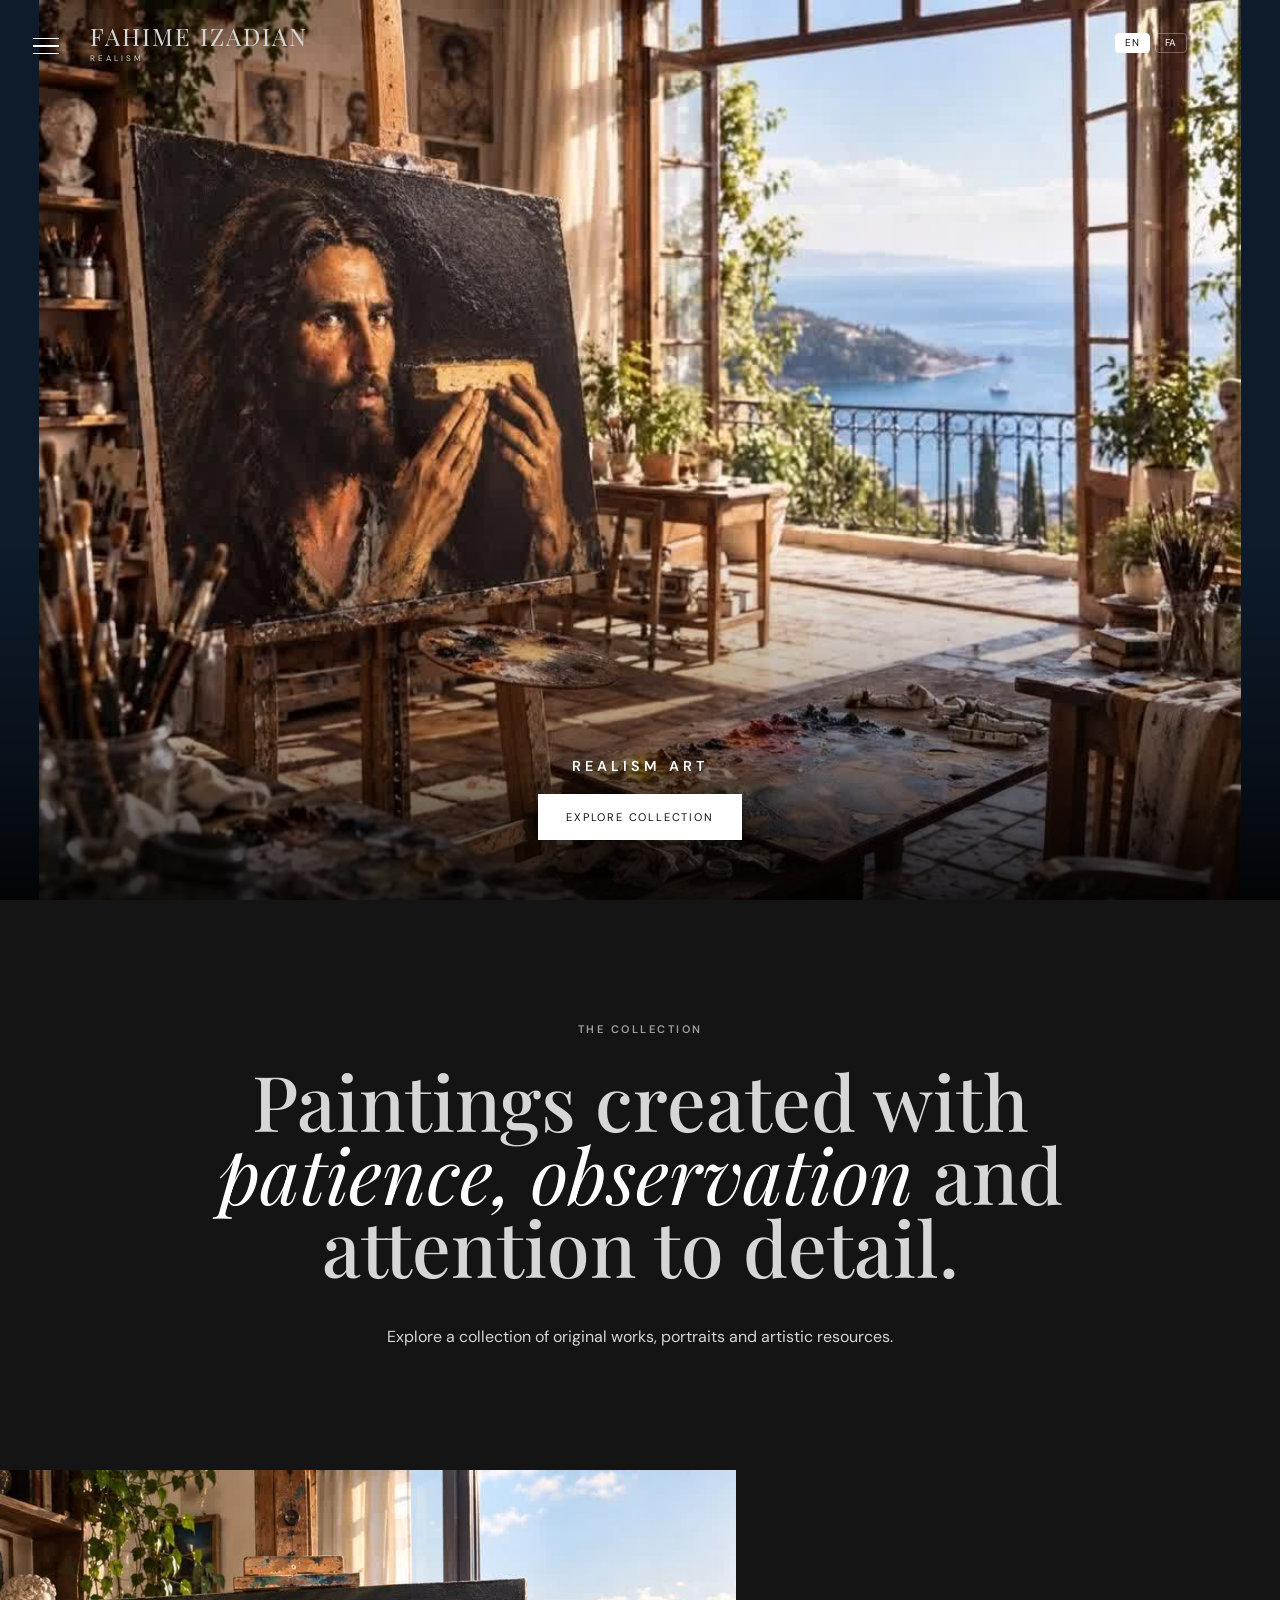
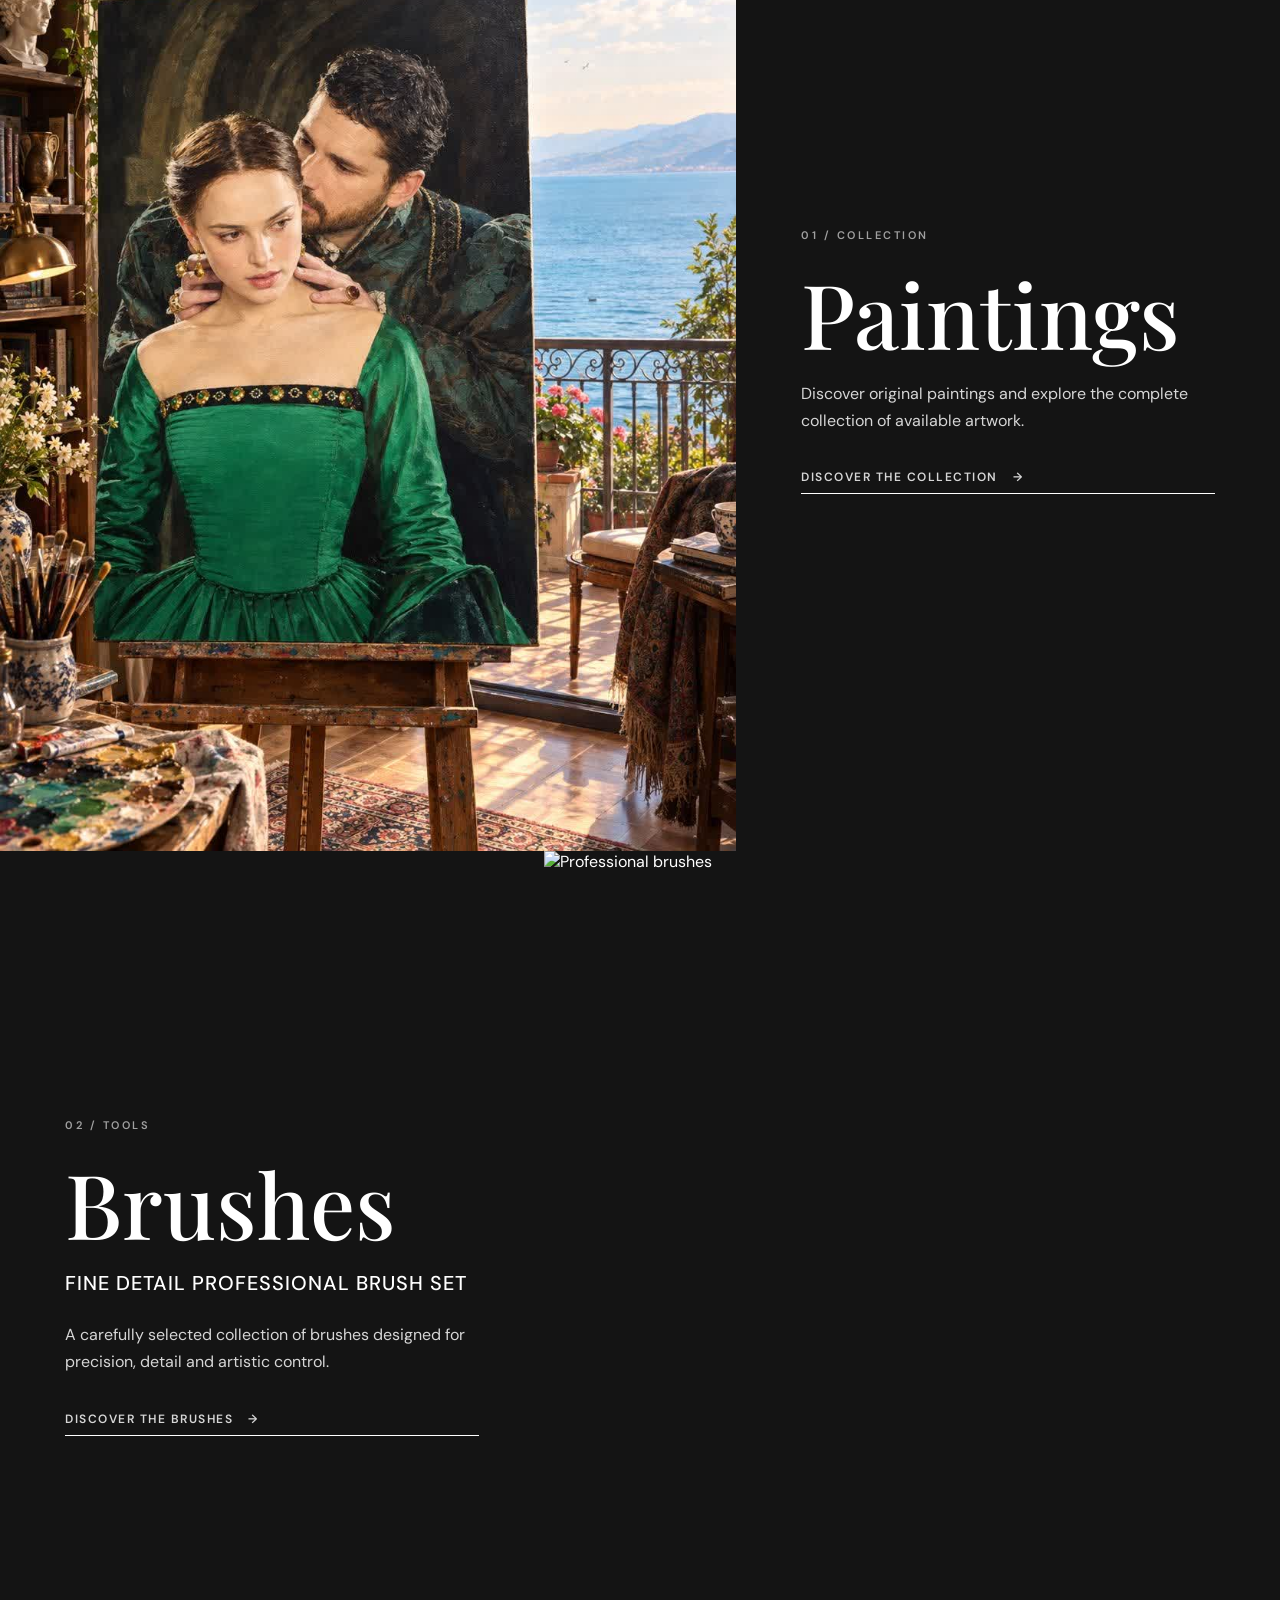
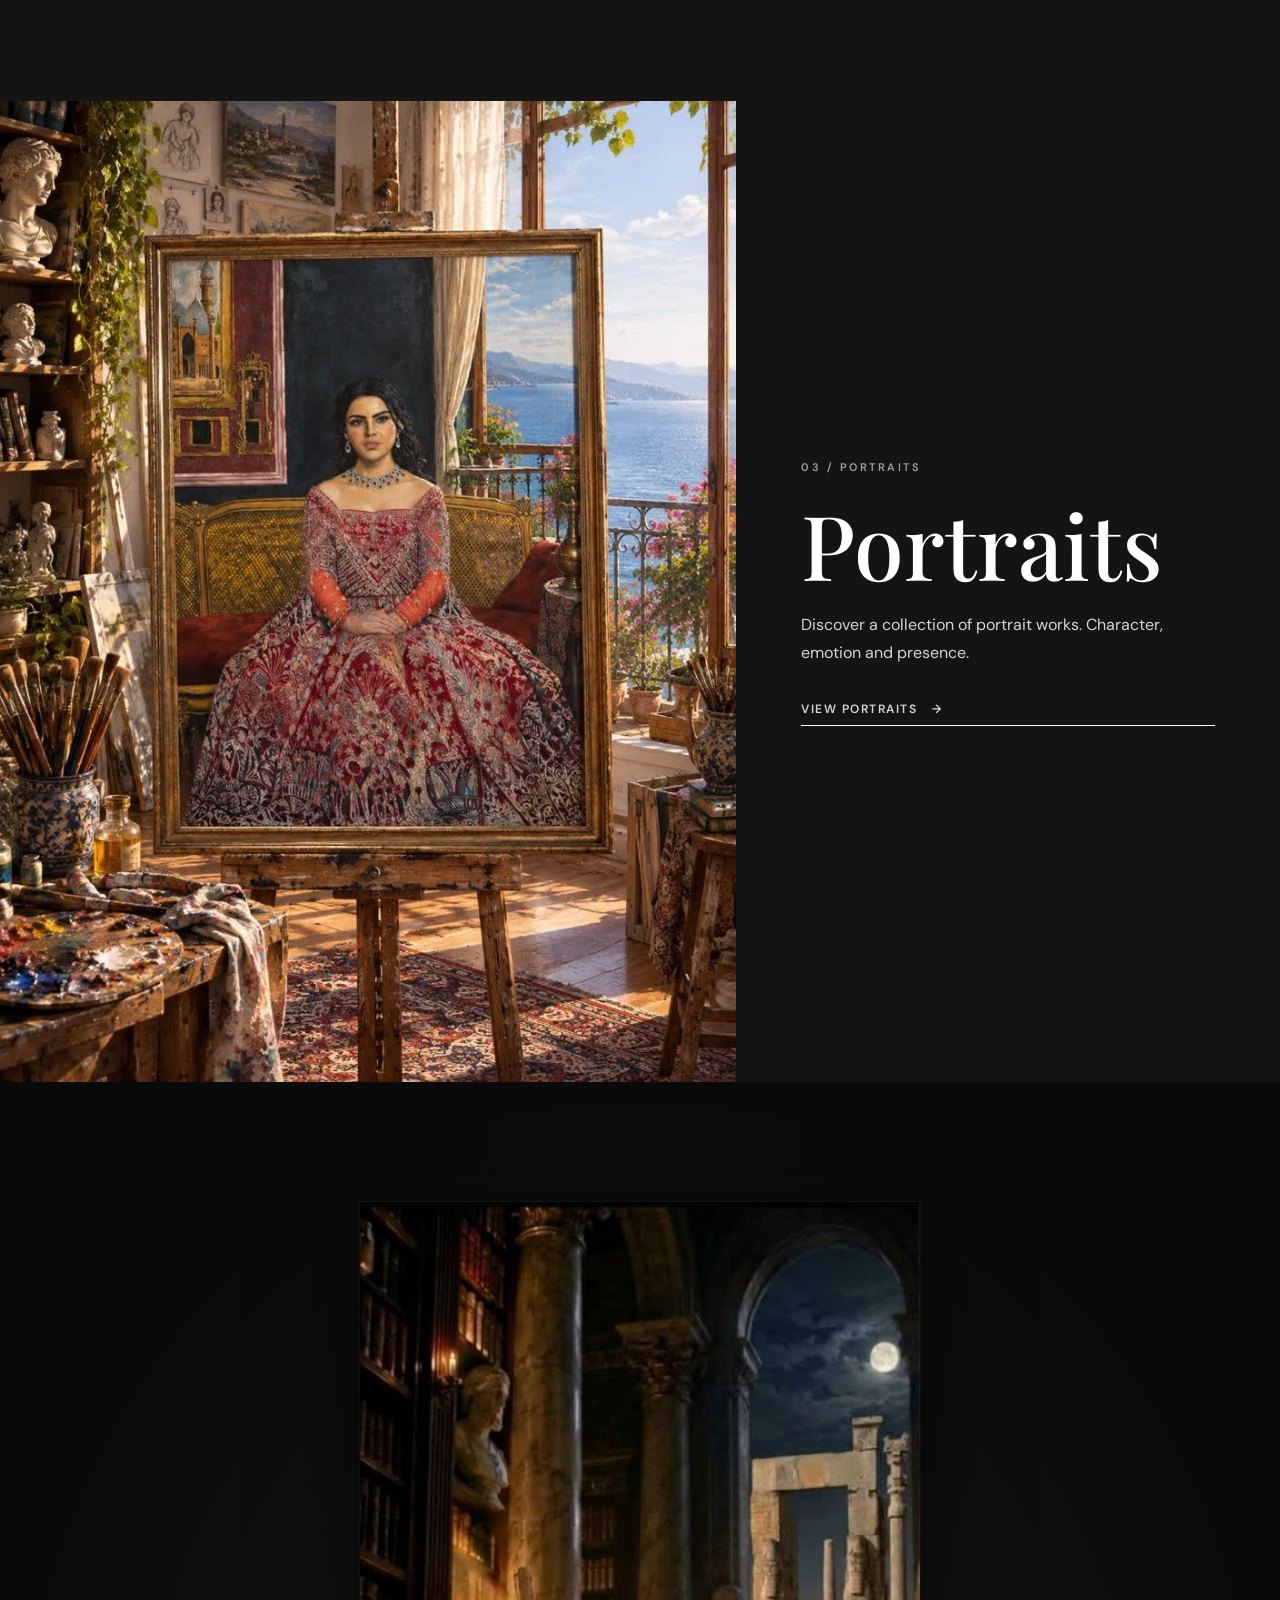
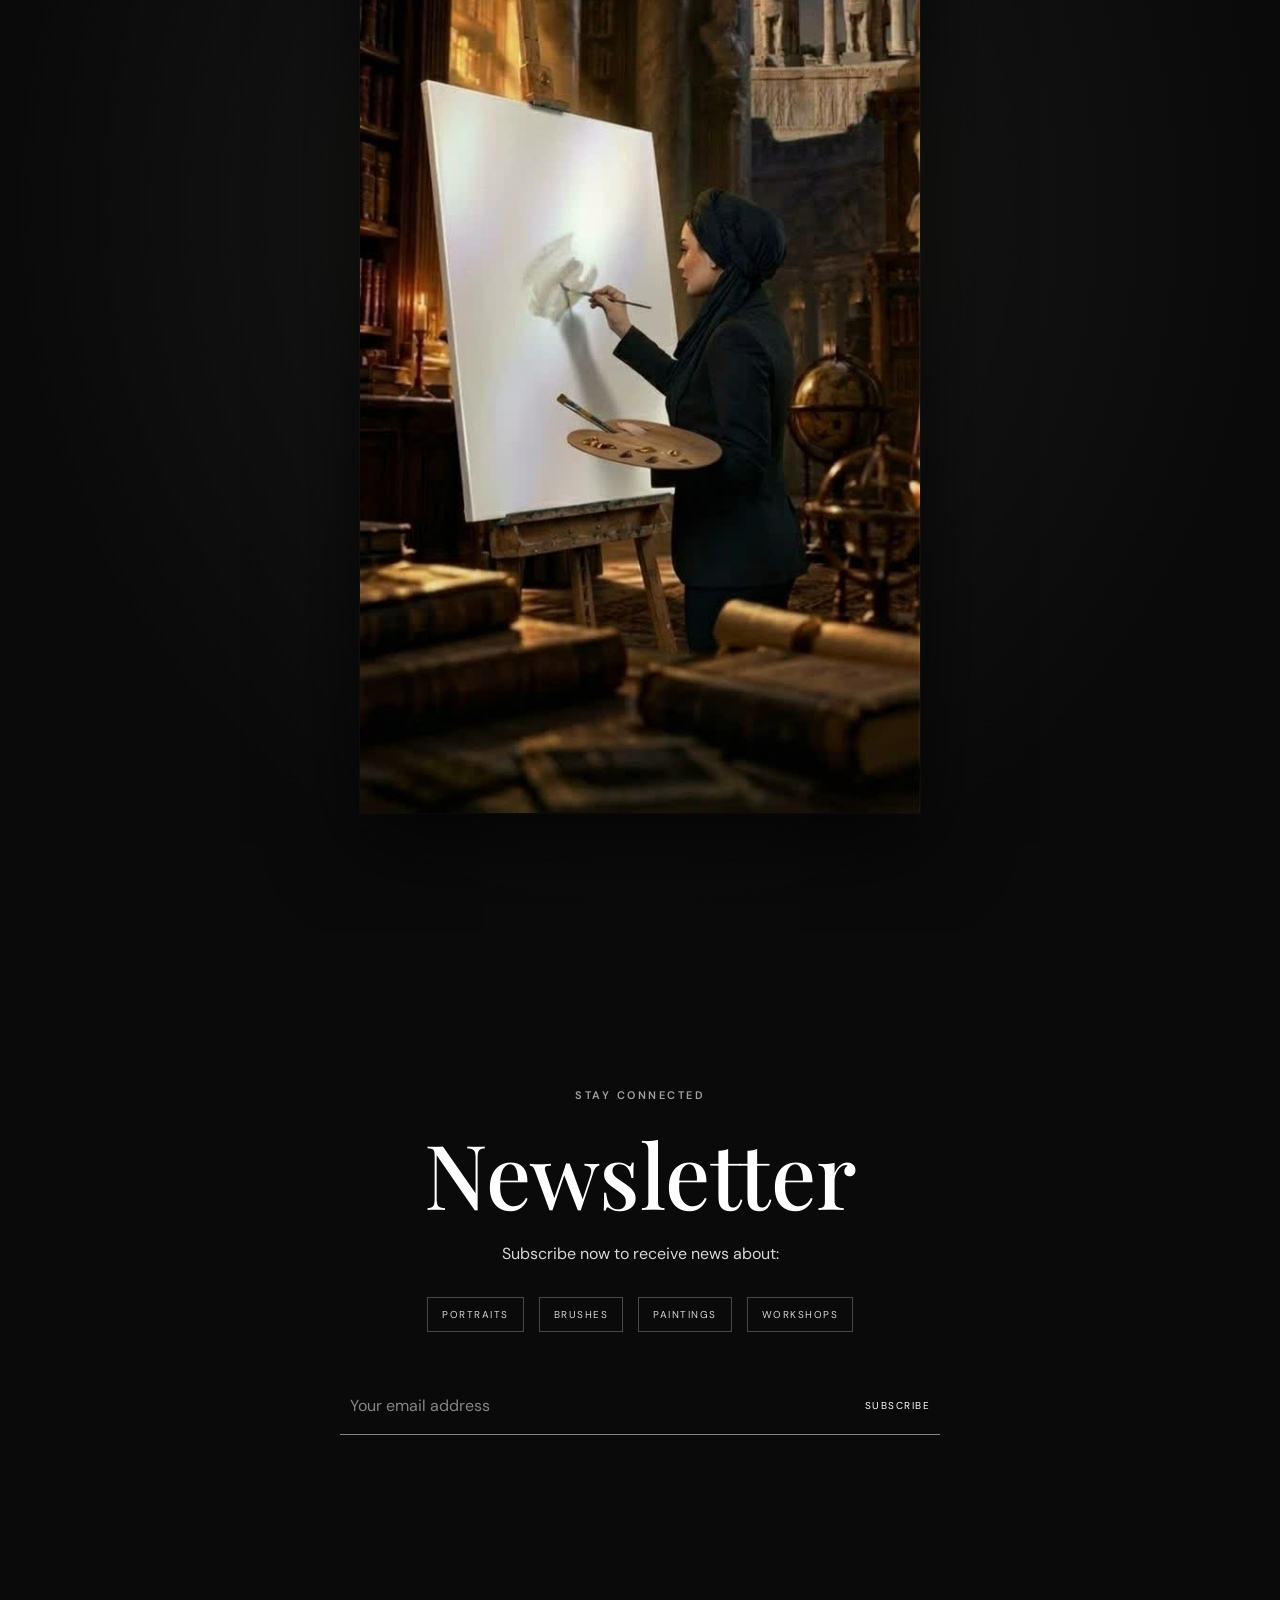
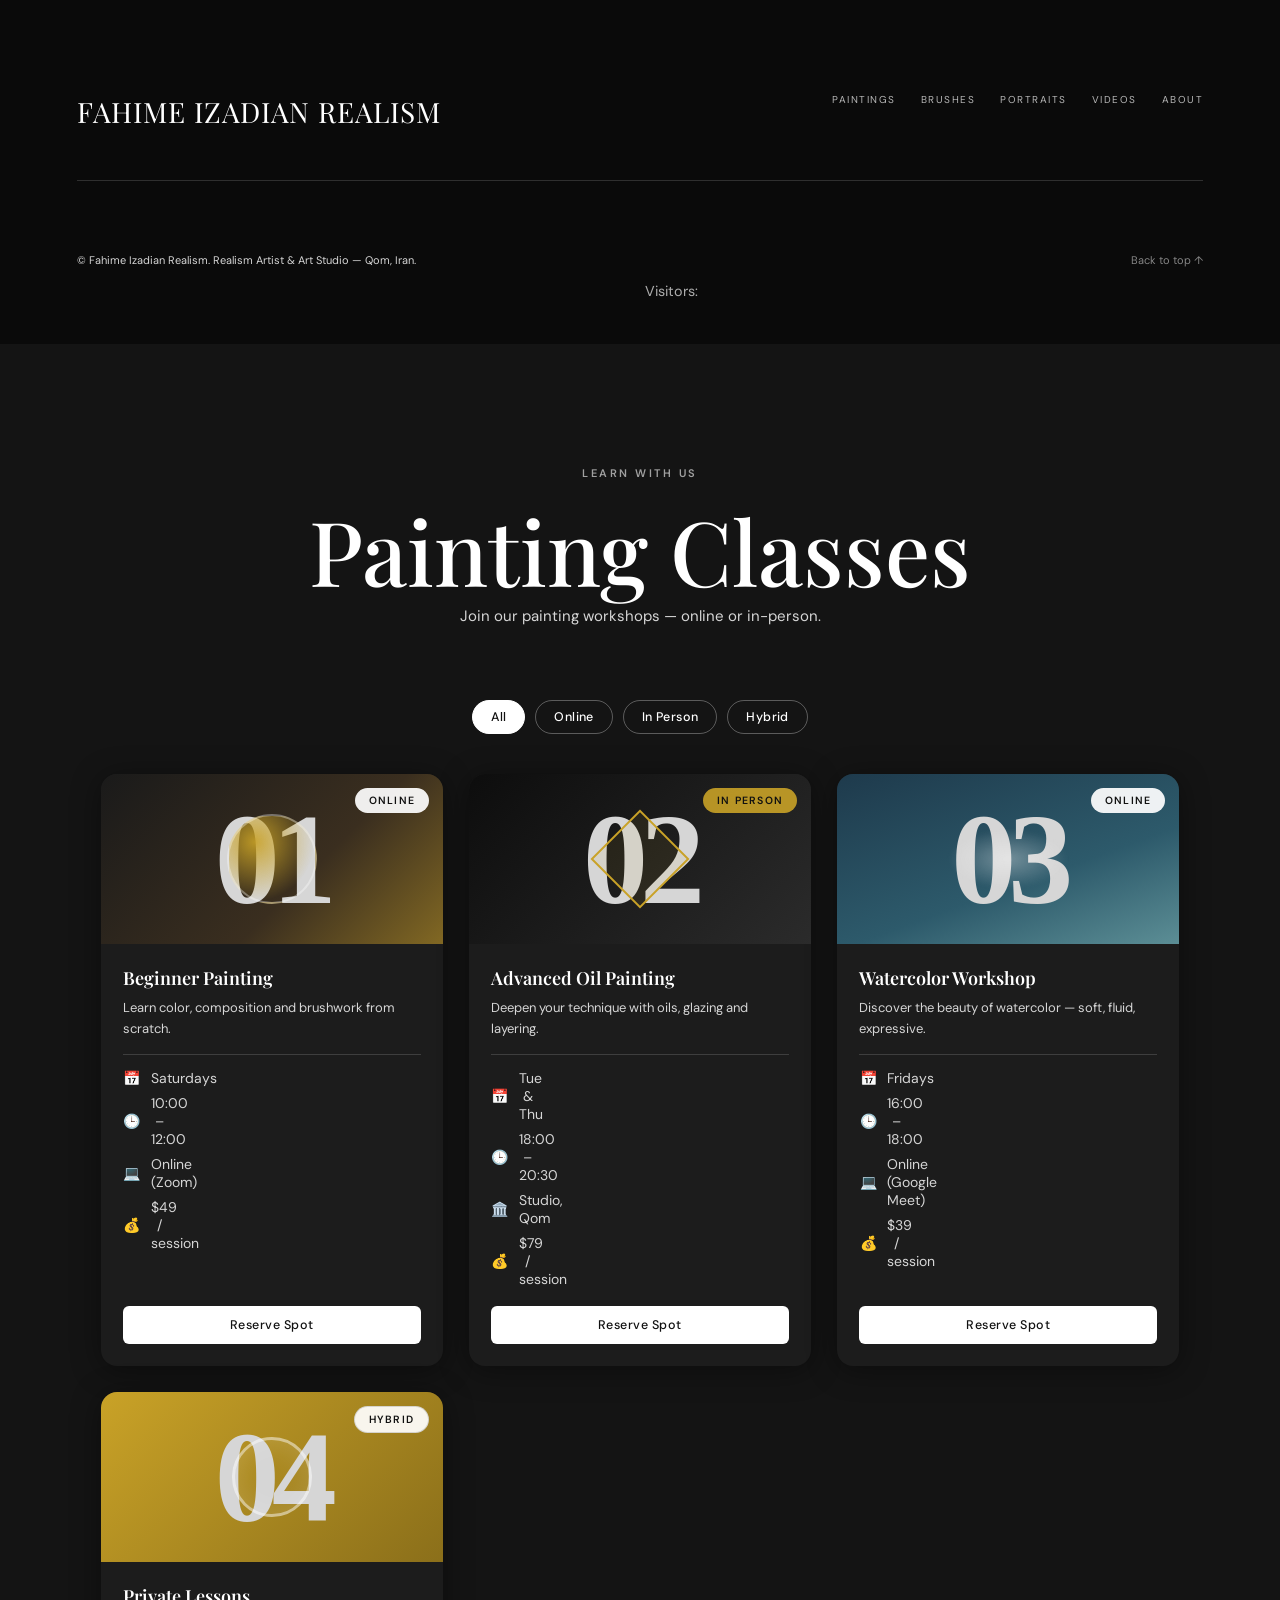
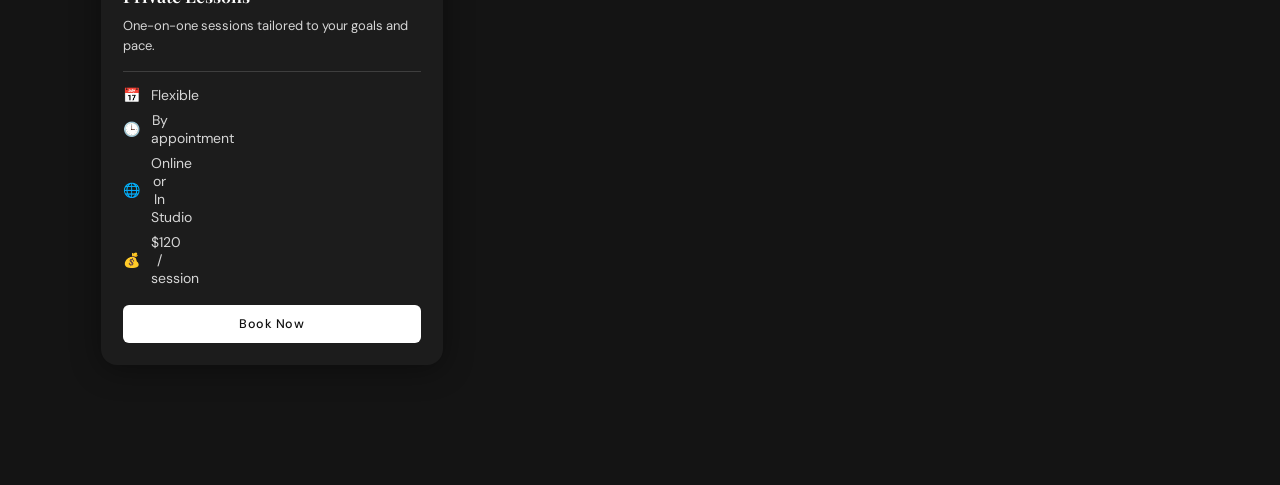
==== index.html @ 259757fb "Update index.html" ====
<!DOCTYPE html>
<html lang="en" dir="ltr">
<head>
  <meta charset="UTF-8" />
  <meta name="viewport" content="width=device-width, initial-scale=1.0" />

  <title>Fahime Izadian Realism</title>

  <meta
    name="description"
    content="Realism Artist & Art Studio — Qom, Iran"
  />

  <!-- Preconnect برای لود سریع فونت‌ها -->
  <link rel="preconnect" href="https://fonts.googleapis.com">
  <link rel="preconnect" href="https://fonts.gstatic.com" crossorigin>
  <link rel="preconnect" href="https://cdn.jsdelivr.net" crossorigin>

  <link rel="stylesheet" href="style.css" />
  <script defer src="i18n.js"></script>
  <script defer src="chat-final-v3.js"></script>
</head>

<body>

  <!-- =========================
       SIDE MENU (سه‌خطی گوشه)
  ========================== -->
  <button
    class="side-menu-toggle"
    id="sideMenuToggle"
    aria-label="Open side menu"
    aria-expanded="false"
  >
    <span></span>
    <span></span>
    <span></span>
  </button>

  <nav class="side-menu" id="sideMenu">

    <a href="index.html" class="side-menu-home" data-lang-key="nav_home">HOME</a>

    <a href="paintings.html" data-lang-key="nav_paintings">Paintings</a>
    <a href="brushes.html" data-lang-key="nav_brushes">Brushes</a>
    <a href="prints.html" data-lang-key="nav_prints">Prints</a>
    <a href="videos.html" data-lang-key="nav_videos">Videos</a>
    <a href="about.html" data-lang-key="nav_about">About</a>
    <a href="contact.html" data-lang-key="nav_contact">Contact</a>

  </nav>

  <div class="side-menu-backdrop" id="sideMenuBackdrop"></div>

  <!-- =========================
       HEADER
  ========================== -->
  <header class="header" id="home">
    <div class="header-container">

      <a href="#home" class="logo">
        <span class="logo-main" data-lang-key="logo_main">FAHIME IZADIAN</span>
        <span class="logo-sub" data-lang-key="logo_sub">REALISM</span>
      </a>

      <div class="lang-switcher">
        <button class="lang-btn active" data-lang="en">EN</button>
        <button class="lang-btn" data-lang="fa">FA</button>
      </div>

    </div>
  </header>

    <!-- =========================
       HERO
  ========================== -->
  <section class="hero">

    <div class="hero-bg">
      <img src="hero.jpg" alt="Fahime Izadian painting in studio" />
    </div>

    <div class="hero-overlay"></div>

    <div class="hero-content">

      <p class="eyebrow" data-lang-key="hero_eyebrow">REALISM ART</p>

      <a href="paintings.html" class="button button-light" data-lang-key="hero_button">
        Explore Collection
      </a>

    </div>

    <div class="scroll-indicator">
      <span data-lang-key="hero_scroll">SCROLL</span>
      <div></div>
    </div>

  </section>

  <!-- =========================
       INTRO
  ========================== -->
  <section class="intro section-padding">

    <div class="intro-content reveal">

      <p class="eyebrow dark" data-lang-key="intro_eyebrow">THE COLLECTION</p>

      <h2>
        <span data-lang-key="intro_title_1">Paintings created with</span>
        <em data-lang-key="intro_title_em">patience, observation</em>
        <span data-lang-key="intro_title_2">and attention to detail.</span>
      </h2>

      <p class="intro-text" data-lang-key="intro_text">
        Explore a collection of original works, portraits and artistic resources.
      </p>

    </div>

  </section>

  <!-- =========================
       PAINTINGS
  ========================== -->
  <section class="feature-section" id="paintings">

    <div class="feature-image reveal">
      <img
        src="emeraldembrace.jpg"
        alt="Paintings collection"
      />
    </div>

    <div class="feature-content reveal">

      <p class="eyebrow dark" data-lang-key="paintings_eyebrow">01 / COLLECTION</p>

      <h2 data-lang-key="paintings_title">Paintings</h2>

      <p data-lang-key="paintings_text">
        Discover original paintings and explore the complete collection
        of available artwork.
      </p>

      <a href="paintings.html" class="text-link">
        <span data-lang-key="paintings_link">Discover the collection</span>
        <span>→</span>
      </a>

    </div>

  </section>

  <!-- =========================
       BRUSHES
  ========================== -->
  <section class="feature-section reverse" id="brushes">

    <div class="feature-image reveal">
      <img
        src="brushes.jpg"
        alt="Professional brushes"
      />
    </div>

    <div class="feature-content reveal">

      <p class="eyebrow dark" data-lang-key="brushes_eyebrow">02 / TOOLS</p>

      <h2 data-lang-key="brushes_title">Brushes</h2>

      <h3 data-lang-key="brushes_subtitle">Fine Detail Professional Brush Set</h3>

      <p data-lang-key="brushes_text">
        A carefully selected collection of brushes designed for precision,
        detail and artistic control.
      </p>

      <a href="brushes.html" class="text-link">
        <span data-lang-key="brushes_link">Discover the brushes</span>
        <span>→</span>
      </a>

    </div>

  </section>

  <!-- =========================
       PORTRAITS
  ========================== -->
  <section class="feature-section" id="prints">

    <div class="feature-image reveal">
      <img
        src="crimsonportrait.jpg"
        alt="Portraits collection — Fahime Izadian"
      />
    </div>

    <div class="feature-content reveal">

      <p class="eyebrow dark" data-lang-key="prints_eyebrow">03 / PORTRAITS</p>

      <h2 data-lang-key="prints_title">Portraits</h2>

      <p data-lang-key="prints_text">
        Discover a collection of portrait works, where each face
        tells a story of character, emotion and presence.
      </p>

      <a href="prints.html" class="text-link">
        <span data-lang-key="prints_button">View Portraits</span>
        <span>→</span>
      </a>

    </div>

  </section>

  <!-- =========================
       VIDEO MODAL
  ========================== -->
  <div class="video-modal" id="videoModal">

    <div class="video-modal-backdrop"></div>

    <div class="video-modal-content">

      <button
        class="video-modal-close"
        id="videoModalClose"
        type="button"
        aria-label="Close video"
      >
        ×
      </button>

      <video
        id="modalVideo"
        controls
        controlsList="nodownload"
        playsinline
      >
        <source
          id="modalVideoSource"
          src=""
          type="video/mp4"
        />

        Your browser does not support HTML5 video.
      </video>

    </div>

  </div>

  <!-- =========================
       ART COLLECTION — Pure Image
  ========================== -->
  <section class="gallery-feature section-padding">

    <div class="gallery-image reveal">
      <img src="artcollection.jpg" alt="Art Collection — Fahime Izadian" />
    </div>

  </section>

  <!-- =========================
       NEWSLETTER
  ========================== -->
  <section class="newsletter" id="newsletter">

    <div class="newsletter-content reveal">

      <p class="eyebrow" data-lang-key="newsletter_eyebrow">STAY CONNECTED</p>

      <h2 data-lang-key="newsletter_title">Newsletter</h2>

      <p data-lang-key="newsletter_text">
        Subscribe now to receive news about:
      </p>

      <div class="newsletter-list">
        <span data-lang-key="newsletter_item_prints">Prints</span>
        <span data-lang-key="newsletter_item_brushes">Brushes</span>
        <span data-lang-key="newsletter_item_paintings">Paintings</span>
        <span data-lang-key="newsletter_item_workshops">Workshops</span>
      </div>

      <form class="newsletter-form">

        <input
          type="email"
          data-lang-key="newsletter_placeholder"
          placeholder="Your email address"
          required
        />

        <button type="submit" data-lang-key="newsletter_button">
          Subscribe
        </button>

      </form>

      <p class="form-message"></p>

    </div>

  </section>

    <!-- =========================
       FOOTER
  ========================== -->
  <footer class="footer">

    <div class="footer-top">

      <a href="#home" class="footer-logo" data-lang-key="footer_logo">
        FAHIME IZADIAN REALISM
      </a>

      <div class="footer-links">
        <a href="paintings.html" data-lang-key="footer_paintings">Paintings</a>
        <a href="brushes.html" data-lang-key="footer_brushes">Brushes</a>
        <a href="prints.html" data-lang-key="footer_prints">Prints</a>
        <a href="videos.html" data-lang-key="footer_videos">Videos</a>
        <a href="about.html" data-lang-key="footer_about">About</a>
      </div>

    </div>

    <div class="footer-bottom">

      <p>
        © <span id="year"></span> Fahime Izadian Realism.
        Realism Artist &amp; Art Studio — Qom, Iran.
      </p>

      <!-- شمارنده بازدیدکنندگان -->
      <p class="visitor-counter" style="font-family: inherit; font-size: 0.9rem; opacity: 0.8; margin: 10px 0;">
        <span data-lang-key="visitors">Visitors:</span> 
        <span id="stats"></span>
      </p>

      <a href="#home">
        Back to top ↑
      </a>

    </div>

  </footer>

  <!-- =========================
       CLASSES / WORKSHOPS
  ========================== -->
  <section class="classes-section section-padding" id="classes">

    <div class="section-heading reveal">
      <p class="eyebrow dark" data-lang-key="classes_eyebrow">LEARN WITH US</p>
      <h2 data-lang-key="classes_title">Painting Classes</h2>
      <p class="section-subtitle" data-lang-key="classes_subtitle">
        Join our painting workshops — online or in-person.
      </p>
    </div>

    <div class="classes-filter reveal">
      <button class="filter-btn active" data-filter="all" data-lang-key="filter_all">All</button>
      <button class="filter-btn" data-filter="online" data-lang-key="filter_online">Online</button>
      <button class="filter-btn" data-filter="in-person" data-lang-key="filter_inperson">In Person</button>
      <button class="filter-btn" data-filter="hybrid" data-lang-key="filter_hybrid">Hybrid</button>
    </div>

    <div class="classes-grid">

      <!-- کلاس ۱ -->
      <div class="class-card" data-type="online">
        <div class="class-art art-1">
          <span class="class-number">01</span>
          <div class="art-shape"></div>
          <span class="class-badge online" data-lang-key="class1_badge">Online</span>
        </div>
        <div class="class-body">
          <h3 data-lang-key="class1_title">Beginner Painting</h3>
          <p class="class-desc" data-lang-key="class1_desc">Learn color, composition and brushwork from scratch.</p>
          <ul class="class-info">
            <li><span>📅</span> <span data-lang-key="class1_day">Saturdays</span></li>
            <li><span>🕒</span> <span data-lang-key="class1_time">10:00 – 12:00</span></li>
            <li><span>💻</span> <span data-lang-key="class1_loc">Online (Zoom)</span></li>
            <li><span>💰</span> <span data-lang-key="class1_price">$49 / session</span></li>
          </ul>
          <a href="contact.html" class="button-dark" data-lang-key="class1_btn">Reserve Spot</a>
        </div>
      </div>

      <!-- کلاس ۲ -->
      <div class="class-card" data-type="in-person">
        <div class="class-art art-2">
          <span class="class-number">02</span>
          <div class="art-shape"></div>
          <span class="class-badge in-person" data-lang-key="class2_badge">In Person</span>
        </div>
        <div class="class-body">
          <h3 data-lang-key="class2_title">Advanced Oil Painting</h3>
          <p class="class-desc" data-lang-key="class2_desc">Deepen your technique with oils, glazing and layering.</p>
          <ul class="class-info">
            <li><span>📅</span> <span data-lang-key="class2_day">Tue &amp; Thu</span></li>
            <li><span>🕒</span> <span data-lang-key="class2_time">18:00 – 20:30</span></li>
            <li><span>🏛️</span> <span data-lang-key="class2_loc">Studio, Qom</span></li>
            <li><span>💰</span> <span data-lang-key="class2_price">$79 / session</span></li>
          </ul>
          <a href="contact.html" class="button-dark" data-lang-key="class2_btn">Reserve Spot</a>
        </div>
      </div>

      <!-- کلاس ۳ -->
      <div class="class-card" data-type="online">
        <div class="class-art art-3">
          <span class="class-number">03</span>
          <div class="art-shape"></div>
          <span class="class-badge online" data-lang-key="class3_badge">Online</span>
        </div>
        <div class="class-body">
          <h3 data-lang-key="class3_title">Watercolor Workshop</h3>
          <p class="class-desc" data-lang-key="class3_desc">Discover the beauty of watercolor — soft, fluid, expressive.</p>
          <ul class="class-info">
            <li><span>📅</span> <span data-lang-key="class3_day">Fridays</span></li>
            <li><span>🕒</span> <span data-lang-key="class3_time">16:00 – 18:00</span></li>
            <li><span>💻</span> <span data-lang-key="class3_loc">Online (Google Meet)</span></li>
            <li><span>💰</span> <span data-lang-key="class3_price">$39 / session</span></li>
          </ul>
          <a href="contact.html" class="button-dark" data-lang-key="class3_btn">Reserve Spot</a>
        </div>
      </div>

      <!-- کلاس ۴ -->
      <div class="class-card" data-type="hybrid">
        <div class="class-art art-4">
          <span class="class-number">04</span>
          <div class="art-shape"></div>
          <span class="class-badge hybrid" data-lang-key="class4_badge">Hybrid</span>
        </div>
        <div class="class-body">
          <h3 data-lang-key="class4_title">Private Lessons</h3>
          <p class="class-desc" data-lang-key="class4_desc">One-on-one sessions tailored to your goals and pace.</p>
          <ul class="class-info">
            <li><span>📅</span> <span data-lang-key="class4_day">Flexible</span></li>
            <li><span>🕒</span> <span data-lang-key="class4_time">By appointment</span></li>
            <li><span>🌐</span> <span data-lang-key="class4_loc">Online or In Studio</span></li>
            <li><span>💰</span> <span data-lang-key="class4_price">$120 / session</span></li>
          </ul>
          <a href="contact.html" class="button-dark" data-lang-key="class4_btn">Book Now</a>
        </div>
      </div>

    </div>

  </section>
  <!-- کد اصلی GoatCounter (با میزبانی محلی در گیت‌هاب) -->
  <script data-goatcounter="https://painter.site.goatcounter.com/count"
          async src="count.js"></script>

  <!-- کد نمایش شمارنده به صورت متنی -->
  <script>
    window.addEventListener('load', function() {
      setTimeout(function() {
        if (window.goatcounter && window.goatcounter.visit_count) {
          window.goatcounter.visit_count({
            append: '#stats',
            path: 'TOTAL',
            type: 'html'
          });
        }
      }, 1000);
    });
  </script>
</body>
</html>
---- style.css ----
/* =====================================
FONT IMPORTS — EN + FA
===================================== */

/* انگلیسی */
@import url('https://fonts.googleapis.com/css2?family=DM+Sans:wght@400;500;600&family=Playfair+Display:ital,wght@0,500;0,600;1,500;1,600&display=swap');

/* فارسی */
@import url('https://cdn.jsdelivr.net/gh/rastikerdar/vazirmatn@v33.003/Vazirmatn-font-face.css');
@import url('https://cdn.jsdelivr.net/gh/aminabedi68/Estedad@latest/dist/font-face.css');
/* =====================================
RESET
===================================== */

* {
  margin: 0;
  padding: 0;
  box-sizing: border-box;
}

html {
  scroll-behavior: smooth;
}

body {
  font-family: "DM Sans", sans-serif;
  background: #f4f2ee;
  color: #171717;
  overflow-x: hidden;
}

img {
  width: 100%;
  display: block;
}

a {
  color: inherit;
  text-decoration: none;
}

button,
input {
  font: inherit;
}
/* =====================================
VARIABLES
===================================== */

:root {
  --black: #111111;
  --white: #ffffff;
  --cream: #f4f2ee;
  --gray: #707070;
  --border: rgba(17, 17, 17, 0.15);

  --serif: "Playfair Display", serif;

  --container: 1400px;
}
/* =====================================
GLOBAL
===================================== */

.section-padding {
  padding: 120px 6%;
}

.eyebrow {
  font-size: 11px;
  letter-spacing: 2.5px;
  font-weight: 600;
  text-transform: uppercase;
  margin-bottom: 25px;
}

.eyebrow.dark {
  color: var(--gray);
}

h1,
h2,
h3 {
  font-family: var(--serif);
  font-weight: 500;
}

h2 {
  font-size: clamp(3rem, 7vw, 7rem);
  line-height: 0.95;
}

p {
  line-height: 1.7;
}

.button {
  display: inline-flex;
  align-items: center;
  justify-content: center;

  min-width: 190px;

  padding: 16px 28px;

  font-size: 11px;
  text-transform: uppercase;
  letter-spacing: 1.8px;

  transition:
    background 0.3s ease,
    color 0.3s ease,
    transform 0.3s ease;
}

.button:hover {
  transform: translateY(-3px);
}

.button-light {
  color: var(--black);
  background: var(--white);
}

.button-light:hover {
  background: var(--black);
  color: var(--white);
}

.text-link {
  display: inline-flex;
  align-items: center;
  gap: 15px;

  margin-top: 35px;

  font-size: 12px;
  font-weight: 600;

  text-transform: uppercase;
  letter-spacing: 1.5px;

  border-bottom: 1px solid var(--black);
  padding-bottom: 8px;
}

.text-link span {
  transition: transform 0.3s ease;
}

.text-link:hover span {
  transform: translateX(7px);
}
/* =====================================
HEADER
===================================== */

.header {
  position: fixed;

  top: 0;
  left: 0;

  width: 100%;

  z-index: 1000;

  transition:
    background 0.3s ease,
    box-shadow 0.3s ease;
}

.header.scrolled {
  background: rgba(17, 17, 17, 0.96);
  box-shadow: 0 5px 30px rgba(0, 0, 0, 0.15);
}

.header-container {
  width: min(var(--container), 100%);

  margin: auto;

  padding: 24px 6% 24px 90px;   /* ← padding-left بزرگ‌تر برای منوی سه‌خطی */

  display: flex;
  align-items: center;
  justify-content: space-between;

  gap: 15px;                     /* ← فاصله بین لوگو و دکمه‌ها */

  color: var(--white);
}

.logo {
  display: flex;
  flex-direction: column;

  line-height: 1;

  flex-shrink: 0;              /* ← جلوگیری از فشرده شدن */
  max-width: 100%;
}

.logo-main {
  font-family: var(--serif);

  font-size: clamp(0.85rem, 2.4vw, 1.5rem);  /* ← اندازه واکنش‌گرا */

  letter-spacing: 0.08em;

  white-space: nowrap;          /* ← جلوگیری از دو خط شدن */
}

.logo-sub {
  margin-top: 6px;

  font-size: clamp(0.5rem, 1.4vw, 0.6rem);

  letter-spacing: 0.3em;

  white-space: nowrap;
}

.desktop-nav {
  display: flex;
  gap: 35px;
}

.desktop-nav a {
  position: relative;

  font-size: 10px;

  text-transform: uppercase;

  letter-spacing: 1.7px;
}

.desktop-nav a::after {
  content: "";

  position: absolute;

  left: 0;
  bottom: -8px;

  width: 0;
  height: 1px;

  background: var(--white);

  transition: width 0.3s ease;
}

.desktop-nav a:hover::after {
  width: 100%;
}
/* =====================================
MOBILE MENU
===================================== */

.menu-toggle {
  display: none;

  border: 0;
  background: transparent;

  cursor: pointer;
}

.menu-toggle span {
  display: block;

  width: 25px;
  height: 1px;

  background: var(--white);

  margin: 6px 0;

  transition: 0.3s ease;
}

.mobile-nav {
  display: none;
}
/* =====================================
HERO
===================================== */

.hero {
  position: relative;
  min-height: 100vh;
  display: flex;
  align-items: center;
  justify-content: center;
  overflow: hidden;
  background-color: #0a0a0a;
}

.hero-bg {
  position: absolute;
  inset: 0;
  z-index: 0;
  overflow: hidden;
}

.hero-bg img {
  width: 100%;
  height: 100%;
  object-fit: cover;
  object-position: center 35%;
  display: block;
}

.hero-overlay {
  position: absolute;
  inset: 0;
  z-index: 1;
  background:
    linear-gradient(
      90deg,
      rgba(0, 0, 0, 0.58),
      rgba(0, 0, 0, 0.15)
    );
  pointer-events: none;
}

.hero-content {
  position: relative;
  z-index: 2;
  width: min(1200px, 88%);
  color: var(--white);
  padding-top: 80px;
}

.hero h1 {
  font-size: clamp(4rem, 10vw, 10rem);

  line-height: 0.88;

  max-width: 1000px;

  margin-bottom: 40px;
}

.hero .eyebrow {
  color: rgba(255, 255, 255, 0.8);
}

.scroll-indicator {
  position: absolute;

  z-index: 3;

  bottom: 35px;
  left: 6%;

  color: var(--white);

  display: flex;
  align-items: center;
  gap: 15px;

  font-size: 9px;

  letter-spacing: 2px;
}

.scroll-indicator div {
  width: 50px;
  height: 1px;

  background: var(--white);
}
/* =====================================
INTRO
===================================== */

.intro {
  display: flex;
  justify-content: center;

  text-align: center;
}

.intro-content {
  max-width: 900px;
}

.intro h2 {
  font-size: clamp(2.8rem, 6vw, 6rem);
}

.intro h2 em {
  font-weight: 400;
}

.intro-text {
  max-width: 650px;

  margin: 40px auto 0;

  color: var(--gray);
}
/* =====================================
FEATURE SECTIONS
===================================== */

.feature-section {
  display: grid;

  grid-template-columns: 1.15fr 0.85fr;

  min-height: 850px;
}

.feature-section.reverse {
  grid-template-columns: 0.85fr 1.15fr;
}

.feature-section.reverse .feature-image {
  order: 2;
}

.feature-section.reverse .feature-content {
  order: 1;
}

.feature-image {
  position: relative;

  overflow: hidden;
}

.feature-image img {
  width: 100%;
  height: 100%;

  min-height: 650px;

  object-fit: cover;

  transition: transform 1s ease;
}

.feature-image:hover img {
  transform: scale(1.04);
}

.feature-content {
  padding: 10vw 12%;

  display: flex;
  flex-direction: column;
  justify-content: center;

  background: var(--cream);
}

.feature-content h2 {
  margin-bottom: 25px;
}

.feature-content h3 {
  font-size: 20px;

  font-family: "DM Sans", sans-serif;

  text-transform: uppercase;

  letter-spacing: 1px;

  margin-bottom: 25px;
}

.feature-content p {
  max-width: 450px;

  color: var(--gray);
}
/* =====================================
PLAY BUTTON
===================================== */

.play-button {
  position: absolute;

  top: 50%;
  left: 50%;

  transform: translate(-50%, -50%);

  width: 90px;
  height: 90px;

  border-radius: 50%;

  border: 1px solid var(--white);

  display: grid;
  place-items: center;

  color: var(--white);

  backdrop-filter: blur(5px);

  cursor: pointer;

  transition:
    background 0.3s ease,
    transform 0.3s ease;
}

.play-button:hover {
  background: rgba(255, 255, 255, 0.15);

  transform: translate(-50%, -50%) scale(1.08);
}
/* =====================================
FULL IMAGE SECTION
===================================== */

.full-image-section {
  position: relative;

  min-height: 100vh;

  display: grid;
  place-items: center;

  overflow: hidden;
}

.full-image-bg {
  position: absolute;

  inset: 0;

  background-size: cover;
  background-position: center;
}

.full-image-overlay {
  position: absolute;

  inset: 0;

  background: rgba(0, 0, 0, 0.42);
}

.full-image-content {
  position: relative;

  z-index: 2;

  text-align: center;

  color: var(--white);

  padding: 40px;
}

.full-image-content h2 {
  margin-bottom: 25px;
}

.full-image-content p {
  margin-bottom: 35px;
}
/* =====================================
ABOUT
===================================== */

.about-section {
  display: grid;

  grid-template-columns: 1fr 1fr;

  background: #e7e4de;
}

.about-image img {
  width: 100%;
  height: 100%;

  min-height: 800px;

  object-fit: cover;
}

.about-content {
  padding: 13vw 15%;

  display: flex;
  flex-direction: column;
  justify-content: center;
}

.about-content h2 {
  margin-bottom: 35px;
}

.about-content h2 em {
  display: block;
}

.about-content p {
  color: #555;

  margin-bottom: 20px;
}
/* =====================================
PRESS
===================================== */

.press-section {
  background: var(--white);
}

.section-heading {
  text-align: center;

  margin-bottom: 70px;
}

.section-heading h2 {
  font-size: clamp(3rem, 7vw, 7rem);
}

.press-grid {
  display: grid;

  grid-template-columns: repeat(4, 1fr);

  gap: 20px;

  max-width: 1500px;

  margin: auto;
}

.press-card {
  overflow: hidden;

  background: #eee;
}

.press-card img {
  aspect-ratio: 1 / 1;

  object-fit: cover;

  filter: grayscale(100%);

  transition:
    filter 0.5s ease,
    transform 0.7s ease;
}

.press-card:hover img {
  filter: grayscale(0%);

  transform: scale(1.06);
}
/* =====================================
NEWSLETTER
===================================== */

.newsletter {
  min-height: 700px;

  background: var(--black);

  color: var(--white);

  display: grid;
  place-items: center;

  text-align: center;

  padding: 100px 20px;
}

.newsletter-content {
  width: min(750px, 100%);
}

.newsletter h2 {
  margin-bottom: 25px;
}

.newsletter > p {
  color: rgba(255, 255, 255, 0.7);
}

.newsletter-list {
  display: flex;

  justify-content: center;

  flex-wrap: wrap;

  gap: 15px;

  margin: 30px 0 45px;
}

.newsletter-list span {
  font-size: 10px;

  text-transform: uppercase;

  letter-spacing: 1.5px;

  padding: 10px 14px;

  border: 1px solid rgba(255, 255, 255, 0.25);
}

.newsletter-form {
  display: flex;

  width: min(600px, 100%);

  margin: auto;

  border-bottom: 1px solid rgba(255, 255, 255, 0.5);
}

.newsletter-form input {
  flex: 1;

  background: transparent;

  border: 0;

  outline: none;

  color: var(--white);

  padding: 18px 10px;
}

.newsletter-form input::placeholder {
  color: rgba(255, 255, 255, 0.5);
}

.newsletter-form button {
  border: 0;

  background: transparent;

  color: var(--white);

  cursor: pointer;

  text-transform: uppercase;

  letter-spacing: 1.5px;

  font-size: 10px;

  padding: 0 10px;
}

.form-message {
  margin-top: 20px;

  min-height: 25px;

  font-size: 13px;

  color: rgba(255, 255, 255, 0.7);
}
/* =====================================
FOOTER
===================================== */

.footer {
  background: #0a0a0a;

  color: var(--white);

  padding: 60px 6% 30px;
}

.footer-top {
  max-width: var(--container);

  margin: auto;

  padding-bottom: 50px;

  border-bottom: 1px solid rgba(255, 255, 255, 0.15);

  display: flex;

  justify-content: space-between;

  align-items: flex-start;
}

.footer-logo {
  font-family: var(--serif);

  font-size: 28px;

  letter-spacing: 1px;
}

.footer-links {
  display: flex;

  flex-wrap: wrap;

  justify-content: flex-end;

  gap: 25px;
}

.footer-links a {
  font-size: 10px;

  text-transform: uppercase;

  letter-spacing: 1.5px;

  opacity: 0.7;

  transition: opacity 0.3s ease;
}

.footer-links a:hover {
  opacity: 1;
}

.footer-bottom {
  max-width: var(--container);

  margin: 25px auto 0;

  display: flex;

  justify-content: space-between;

  align-items: center;

  gap: 20px;

  font-size: 11px;

  color: rgba(255, 255, 255, 0.5);
}
/* =====================================
REVEAL ANIMATION
===================================== */

.reveal {
  opacity: 1;
  transform: none;
}
/* =====================================
TABLET
===================================== */

@media (max-width: 900px) {

  .desktop-nav {
    display: none;
  }

  .menu-toggle {
    display: block;
  }

  .mobile-nav {
    position: absolute;

    top: 100%;
    left: 0;

    width: 100%;

    background: var(--black);

    flex-direction: column;

    padding: 25px 6% 35px;

    gap: 22px;

    opacity: 0;

    visibility: hidden;

    transform: translateY(-15px);

    transition: 0.3s ease;
  }

  .mobile-nav.active {
    display: flex;

    opacity: 1;

    visibility: visible;

    transform: translateY(0);
  }

  .mobile-nav a {
    font-size: 12px;

    text-transform: uppercase;

    letter-spacing: 2px;
  }

  .feature-section,
  .feature-section.reverse {
    grid-template-columns: 1fr;
  }

  .feature-section.reverse .feature-image,
  .feature-section.reverse .feature-content {
    order: initial;
  }

  .feature-image img {
    min-height: 550px;
  }

  .feature-content {
    padding: 100px 10%;
  }

  .about-section {
    grid-template-columns: 1fr;
  }

  .about-image img {
    min-height: 600px;
  }

  .about-content {
    padding: 100px 10%;
  }

  .press-grid {
    grid-template-columns: repeat(2, 1fr);
  }

}
/* =====================================
MOBILE
===================================== */

@media (max-width: 600px) {

  .header-container {
  padding: 20px 6% 20px 65px;   /* ← فاصله از منوی سه‌خطی در موبایل */
  gap: 10px;
}

  .logo-main {
  font-size: 0.9rem;
  letter-spacing: 0.05em;
}

.logo-sub {
  font-size: 0.55rem;
  letter-spacing: 0.25em;
}

  .hero-content {
    padding-top: 40px;
  }

  .hero h1 {
    font-size: clamp(3.7rem, 18vw, 6rem);
  }

  .scroll-indicator {
    bottom: 20px;
  }

  .section-padding {
    padding: 85px 6%;
  }

  .feature-image img {
    min-height: 420px;
  }

  .feature-content {
    padding: 80px 8%;
  }

  .feature-content h3 {
    font-size: 16px;
  }

  .full-image-section {
    min-height: 750px;
  }

  .full-image-content {
    padding: 30px 20px;
  }

  .about-image img {
    min-height: 450px;
  }

  .about-content {
    padding: 80px 8%;
  }

  .press-grid {
    gap: 10px;
  }

  .newsletter {
    min-height: 650px;
  }

  .newsletter-form {
    flex-direction: column;

    border-bottom: 0;

    gap: 15px;
  }

  .newsletter-form input {
    width: 100%;

    border-bottom: 1px solid rgba(255, 255, 255, 0.5);
  }

  .newsletter-form button {
    padding: 17px;

    border: 1px solid rgba(255, 255, 255, 0.5);
  }

  .footer-top {
    flex-direction: column;

    gap: 35px;
  }

  .footer-links {
    justify-content: flex-start;
  }

  .footer-bottom {
    flex-direction: column;

    align-items: flex-start;
  }

  .play-button {
    width: 70px;
    height: 70px;
  }

}
/* =====================================
   MULTI-PAGE CONTENT
===================================== */

.page-hero {
  min-height: 58vh;
  position: relative;
  display: grid;
  place-items: center;
  overflow: hidden;
  background: var(--black);
  color: var(--white);
  text-align: center;
}

.page-hero-bg {
  position: absolute;
  inset: 0;
  background-size: cover;
  background-position: center 30%;
  opacity: .55;
}

.page-hero-overlay {
  position: absolute;
  inset: 0;
  background: rgba(0,0,0,.42);
}

.page-hero-content {
  position: relative;
  z-index: 2;
  padding: 130px 20px 80px;
}

.page-hero h1 {
  font-size: clamp(4rem, 10vw, 9rem);
  line-height: .9;
}

.page-content {
  max-width: 1400px;
  margin: auto;
  padding: 110px 6%;
}

.page-intro {
  max-width: 850px;
  margin-bottom: 80px;
}

.page-intro h2 {
  margin-bottom: 25px;
}

.page-intro p {
  color: var(--gray);
  max-width: 700px;
}

.card-grid {
  display: grid;
  grid-template-columns: repeat(3, 1fr);
  gap: 24px;
}

.art-card {
  background: var(--white);
  overflow: hidden;
}

.art-card img {
  aspect-ratio: 4 / 5;
  object-fit: cover;
  transition: transform .7s ease;
}

.art-card:hover img {
  transform: scale(1.04);
}

.art-card-body {
  padding: 25px;
}

.art-card-body h3 {
  font-size: 25px;
  margin-bottom: 8px;
}

.art-card-body p {
  color: var(--gray);
  font-size: 14px;
}

.info-grid {
  display: grid;
  grid-template-columns: repeat(2, 1fr);
  gap: 70px;
  align-items: start;
}

.info-block h3 {
  font-size: 30px;
  margin-bottom: 18px;
}

.info-block p {
  color: var(--gray);
  margin-bottom: 18px;
}

.video-grid .art-card img {
  aspect-ratio: 1 / 1;
}

.contact-form {
  max-width: 750px;
  display: grid;
  gap: 18px;
}

.contact-form input,
.contact-form textarea {
  width: 100%;
  border: 0;
  border-bottom: 1px solid var(--border);
  background: transparent;
  outline: none;
  padding: 18px 4px;
}

.contact-form textarea {
  min-height: 180px;
  resize: vertical;
}

.contact-form button {
  width: fit-content;
  border: 0;
  cursor: pointer;
  background: var(--black);
  color: var(--white);
  padding: 16px 28px;
  text-transform: uppercase;
  letter-spacing: 1.5px;
  font-size: 11px;
}

.simple-note {
  margin-top: 25px;
  color: var(--gray);
  min-height: 25px;
}

@media (max-width: 900px) {
  .card-grid { grid-template-columns: repeat(2, 1fr); }
  .info-grid { grid-template-columns: 1fr; gap: 45px; }
}

@media (max-width: 600px) {
  .page-hero { min-height: 52vh; }
  .card-grid { grid-template-columns: 1fr; }
  .page-content { padding: 80px 8%; }
}
/* =====================================
   VIDEO CARDS
===================================== */

.video-card {
  cursor: pointer;
}

.video-image {
  position: relative;
  overflow: hidden;
  aspect-ratio: 1 / 1;
  background: #111;
}

.video-image img {
  width: 100%;
  height: 100%;
  object-fit: cover;
  transition:
    transform 0.7s ease,
    filter 0.5s ease;
}

.video-card:hover .video-image img {
  transform: scale(1.05);
  filter: brightness(0.72);
}
/* =====================================
   VIDEO PLAY BUTTON
===================================== */

.video-play {
  position: absolute;
  top: 50%;
  left: 50%;

  transform: translate(-50%, -50%);

  width: 72px;
  height: 72px;

  border-radius: 50%;

  border: 1px solid rgba(255, 255, 255, 0.8);

  background: rgba(17, 17, 17, 0.2);

  backdrop-filter: blur(8px);

  color: #fff;

  display: grid;
  place-items: center;

  cursor: pointer;

  transition:
    background 0.3s ease,
    transform 0.3s ease;
}

.video-play span {
  font-size: 18px;

  margin-left: 3px;
}

.video-card:hover .video-play {
  background: rgba(17, 17, 17, 0.7);

  transform:
    translate(-50%, -50%)
    scale(1.08);
}
/* =====================================
   VIDEO MODAL
===================================== */

.video-modal {
  position: fixed;

  inset: 0;

  z-index: 9999;

  display: flex;

  align-items: center;
  justify-content: center;

  padding: 40px;

  opacity: 0;
  visibility: hidden;

  transition:
    opacity 0.35s ease,
    visibility 0.35s ease;
}

.video-modal.active {
  opacity: 1;
  visibility: visible;
}

.video-modal-backdrop {
  position: absolute;

  inset: 0;

  background: rgba(0, 0, 0, 0.92);

  cursor: pointer;
}

.video-modal-content {
  position: relative;

  z-index: 2;

  width: min(1200px, 94vw);

  max-height: 90vh;

  display: flex;

  align-items: center;
  justify-content: center;
}

.video-modal-content video {
  width: 100%;

  max-height: 85vh;

  display: block;

  background: #000;

  box-shadow:
    0 30px 80px rgba(0, 0, 0, 0.5);
}

.video-modal-close {
  position: absolute;

  top: -55px;
  right: 0;

  width: 42px;
  height: 42px;

  border: 1px solid rgba(255, 255, 255, 0.5);

  border-radius: 50%;

  background: transparent;

  color: #fff;

  font-size: 30px;

  line-height: 1;

  cursor: pointer;

  display: grid;
  place-items: center;

  transition:
    background 0.3s ease,
    transform 0.3s ease;
}

.video-modal-close:hover {
  background: rgba(255, 255, 255, 0.15);

  transform: rotate(90deg);
}

body.video-open {
  overflow: hidden;
}

/* =====================================
   MOBILE VIDEO
===================================== */

@media (max-width: 600px) {

  .video-play {
    width: 60px;
    height: 60px;
  }

  .video-play span {
    font-size: 15px;
  }

  .video-modal {
    padding: 20px;
  }

  .video-modal-content {
    width: 100%;
  }

  .video-modal-content video {
    max-height: 75vh;
  }

  .video-modal-close {
    top: -50px;
    right: 0;

    width: 38px;
    height: 38px;

    font-size: 25px;
  }

}
/* =====================================
   HOMEPAGE VIDEO
===================================== */

.video-feature {
  cursor: pointer;
}

.video-feature img {
  transition:
    transform 0.8s ease,
    filter 0.5s ease;
}

.video-feature:hover img {
  transform: scale(1.04);
  filter: brightness(0.72);
}

.video-feature .play-button {
  z-index: 2;
}
/* =====================================
   VIDEO MODAL
===================================== */

.video-modal {
  position: fixed;
  inset: 0;
  z-index: 9999;

  display: flex;
  align-items: center;
  justify-content: center;

  padding: 40px;

  opacity: 0;
  visibility: hidden;

  transition:
    opacity 0.3s ease,
    visibility 0.3s ease;
}

.video-modal.active {
  opacity: 1;
  visibility: visible;
}

.video-modal-backdrop {
  position: absolute;
  inset: 0;

  background: rgba(0, 0, 0, 0.92);

  cursor: pointer;
}

.video-modal-content {
  position: relative;
  z-index: 2;

  width: min(1200px, 94vw);
}

.video-modal-content video {
  display: block;

  width: 100%;
  max-height: 85vh;

  background: #000;

  object-fit: contain;
}

.video-modal-close {
  position: absolute;

  top: -55px;
  right: 0;

  width: 42px;
  height: 42px;

  border: 1px solid rgba(255,255,255,0.6);
  border-radius: 50%;

  background: transparent;
  color: #fff;

  font-size: 30px;
  line-height: 1;

  cursor: pointer;

  display: grid;
  place-items: center;

  transition:
    background 0.3s ease,
    transform 0.3s ease;
}

.video-modal-close:hover {
  background: rgba(255,255,255,0.15);
  transform: rotate(90deg);
}

body.video-open {
  overflow: hidden;
}

@media (max-width: 600px) {

  .video-modal {
    padding: 20px;
  }

  .video-modal-content video {
    max-height: 75vh;
  }

  .video-modal-close {
    top: -50px;

    width: 38px;
    height: 38px;

    font-size: 25px;
  }

}
/* =========================
   FLOATING CTA
========================== */

.floating-cta {
  position: fixed;
  bottom: 24px;
  left: 24px;
  display: flex;
  align-items: center;
  gap: 10px;
  background: #c9a227;
  color: #111;
  padding: 12px 18px;
  border-radius: 50px;
  font-size: 13px;
  font-weight: 600;
  letter-spacing: 0.3px;
  text-decoration: none;
  box-shadow: 0 10px 30px rgba(201, 162, 39, 0.4);
  z-index: 998;
  transition: all 0.3s ease;
  animation: ctaPulse 2.5s ease-in-out infinite;
}

.floating-cta:hover {
  background: #111;
  color: #c9a227;
  transform: translateY(-3px) scale(1.04);
}

.floating-cta-icon {
  font-size: 18px;
  line-height: 1;
}

@keyframes ctaPulse {
  0%, 100% { box-shadow: 0 10px 30px rgba(201, 162, 39, 0.4); }
  50%      { box-shadow: 0 10px 42px rgba(201, 162, 39, 0.85); }
}
/* =========================
   CLASSES SECTION
========================== */

.classes-section {
  background: #f7f5f0;
  overflow: hidden;
}

.section-subtitle {
  max-width: 560px;
  margin: 12px auto 0;
  text-align: center;
  color: #666;
  font-size: 15px;
  line-height: 1.7;
}

/* فیلتر */
.classes-filter {
  display: flex;
  justify-content: center;
  gap: 10px;
  margin: 40px 0 40px;
  flex-wrap: wrap;
  padding: 0 24px;
}

.filter-btn {
  background: transparent;
  border: 1px solid rgba(17, 17, 17, 0.15);
  color: #111;
  padding: 8px 18px;
  border-radius: 40px;
  font-size: 12.5px;
  font-weight: 500;
  letter-spacing: 0.4px;
  cursor: pointer;
  transition: all 0.25s ease;
  font-family: inherit;
}

.filter-btn:hover { border-color: #111; }

.filter-btn.active {
  background: #111;
  color: #fff;
  border-color: #111;
}

/* گرید */
.classes-grid {
  display: grid;
  grid-template-columns: repeat(auto-fit, minmax(270px, 1fr));
  gap: 26px;
  max-width: 1200px;
  margin: 0 auto;
  padding: 0 24px;
}

/* کارت */
.class-card {
  background: #fff;
  border-radius: 16px;
  overflow: hidden;
  box-shadow: 0 6px 24px rgba(0, 0, 0, 0.06);
  transition: all 0.35s ease;
  display: flex;
  flex-direction: column;
}

.class-card:hover {
  transform: translateY(-8px);
  box-shadow: 0 20px 48px rgba(0, 0, 0, 0.13);
}

.class-card.hidden { display: none; }

/* =========================
   بخش هنری (بدون عکس!)
========================== */
.class-art {
  position: relative;
  height: 170px;
  overflow: hidden;
  display: flex;
  align-items: center;
  justify-content: center;
  isolation: isolate;
}

.class-number {
  position: absolute;
  font-size: 130px;
  font-weight: 800;
  font-family: 'Georgia', serif;
  line-height: 1;
  color: rgba(255, 255, 255, 0.18);
  letter-spacing: -8px;
  z-index: 1;
  user-select: none;
}

.art-shape {
  position: absolute;
  z-index: 2;
  transition: all 0.5s ease;
}

/* کارت ۱ — گرادیانت گرم + دایره */
.art-1 {
  background: linear-gradient(135deg, #1a1a1a 0%, #3a2e1f 60%, #c9a227 140%);
}
.art-1 .art-shape {
  width: 90px;
  height: 90px;
  border-radius: 50%;
  border: 2px solid rgba(255, 255, 255, 0.35);
  background: radial-gradient(circle at 30% 30%, rgba(201, 162, 39, 0.9), transparent 70%);
}
.class-card:hover .art-1 .art-shape {
  transform: scale(1.15) rotate(15deg);
  border-color: rgba(255, 255, 255, 0.6);
}

/* کارت ۲ — مشکی عمیق + مربع چرخیده */
.art-2 {
  background: linear-gradient(135deg, #0d0d0d 0%, #2b2b2b 100%);
}
.art-2 .art-shape {
  width: 70px;
  height: 70px;
  border: 2px solid #c9a227;
  transform: rotate(45deg);
  background: rgba(201, 162, 39, 0.08);
}
.class-card:hover .art-2 .art-shape {
  transform: rotate(135deg) scale(1.1);
  background: rgba(201, 162, 39, 0.18);
}

/* کارت ۳ — آبی هنری + موج */
.art-3 {
  background: linear-gradient(160deg, #1e3a4c 0%, #2d5a6b 60%, #7fb5b5 130%);
}
.art-3 .art-shape {
  width: 120px;
  height: 60px;
  border-radius: 50%;
  background: radial-gradient(ellipse at center, rgba(255, 255, 255, 0.35) 0%, transparent 70%);
  filter: blur(2px);
}
.class-card:hover .art-3 .art-shape {
  transform: scale(1.25) translateY(-6px);
}

/* کارت ۴ — طلایی لوکس + حلقه */
.art-4 {
  background: linear-gradient(135deg, #c9a227 0%, #8b6f1a 100%);
}
.art-4 .art-shape {
  width: 80px;
  height: 80px;
  border-radius: 50%;
  border: 3px solid rgba(255, 255, 255, 0.5);
  background: transparent;
  box-shadow: inset 0 0 30px rgba(255, 255, 255, 0.15);
}
.class-card:hover .art-4 .art-shape {
  transform: scale(1.15);
  border-color: #fff;
}

/* برچسب */
.class-badge {
  position: absolute;
  top: 14px;
  right: 14px;
  padding: 6px 14px;
  font-size: 10.5px;
  font-weight: 600;
  letter-spacing: 1.2px;
  text-transform: uppercase;
  border-radius: 20px;
  backdrop-filter: blur(6px);
  z-index: 3;
}

.class-badge.online { background: rgba(255, 255, 255, 0.92); color: #111; }
.class-badge.in-person { background: rgba(17, 17, 17, 0.85); color: #fff; }
.class-badge.hybrid { background: rgba(255, 255, 255, 0.92); color: #111; border: 1px solid rgba(17, 17, 17, 0.15); }

/* بدنه کارت */
.class-body {
  padding: 22px;
  display: flex;
  flex-direction: column;
  flex: 1;
}

.class-body h3 {
  font-size: 18px;
  font-weight: 600;
  margin: 0 0 8px;
  color: #111;
}

.class-desc {
  font-size: 13px;
  color: #666;
  line-height: 1.6;
  margin: 0 0 14px;
}

.class-info {
  list-style: none;
  padding: 14px 0 0;
  margin: 0 0 18px;
  display: flex;
  flex-direction: column;
  gap: 7px;
  border-top: 1px solid #eee;
}

.class-info li {
  display: flex;
  align-items: center;
  gap: 10px;
  font-size: 12.5px;
  color: #333;
}

.class-info li span {
  font-size: 14px;
  width: 18px;
  text-align: center;
}

/* دکمه */
.button-dark {
  display: inline-block;
  background: #111;
  color: #fff;
  padding: 11px 20px;
  border-radius: 6px;
  font-size: 12.5px;
  font-weight: 500;
  letter-spacing: 0.5px;
  text-decoration: none;
  text-align: center;
  margin-top: auto;
  transition: all 0.25s ease;
}

.button-dark:hover {
  background: #c9a227;
  color: #111;
}
/* =========================
   NEXT SESSION COUNTDOWN
========================== */

.next-session {
  max-width: 720px;
  margin: 70px auto 0;
  padding: 34px 28px;
  background: #111;
  color: #fff;
  border-radius: 16px;
  text-align: center;
  box-shadow: 0 20px 50px rgba(0, 0, 0, 0.2);
  position: relative;
  overflow: hidden;
}

.next-session::before {
  content: '';
  position: absolute;
  top: 0; left: 0; right: 0;
  height: 3px;
  background: linear-gradient(90deg, transparent, #c9a227, transparent);
}

.next-session-label {
  font-size: 12px;
  letter-spacing: 2px;
  text-transform: uppercase;
  color: #c9a227;
  margin-bottom: 18px;
}

.countdown {
  display: flex;
  justify-content: center;
  gap: 14px;
  margin-bottom: 22px;
  flex-wrap: wrap;
}

.countdown-item {
  display: flex;
  flex-direction: column;
  align-items: center;
  min-width: 68px;
  padding: 14px 10px;
  background: rgba(255, 255, 255, 0.05);
  border-radius: 10px;
  border: 1px solid rgba(201, 162, 39, 0.25);
  transition: all 0.25s ease;
}

.countdown-item:hover {
  background: rgba(201, 162, 39, 0.08);
  border-color: #c9a227;
}

.countdown-item span {
  font-size: 28px;
  font-weight: 700;
  color: #c9a227;
  font-variant-numeric: tabular-nums;
  line-height: 1;
}

.countdown-item small {
  font-size: 10px;
  letter-spacing: 1.2px;
  text-transform: uppercase;
  color: #999;
  margin-top: 6px;
}

.next-session-name {
  font-size: 14px;
  color: #ddd;
  margin-bottom: 22px;
}

/* ریسپانسیو */
@media (max-width: 768px) {
  .floating-cta {
    bottom: 80px;
    left: 16px;
    padding: 10px 14px;
    font-size: 12px;
  }

  .floating-cta-text { display: none; }
  .floating-cta-icon { font-size: 20px; }

  .classes-grid {
    grid-template-columns: 1fr;
    gap: 20px;
    padding: 0 16px;
  }

  .class-number { font-size: 100px; }

  .next-session {
    margin: 40px 16px 0;
    padding: 26px 18px;
  }

  .countdown-item {
    min-width: 58px;
    padding: 10px 6px;
  }

  .countdown-item span { font-size: 20px; }
}
/* =========================
   LANGUAGE SWITCHER
========================== */

.lang-switcher {
  display: flex;
  gap: 6px;
  margin-inline-start: auto;
  margin-inline-end: 16px;
  align-items: center;
}

.lang-btn {
  background: transparent;
  border: 1px solid rgba(0, 0, 0, 0.2);
  color: inherit;
  padding: 6px 12px;
  font-size: 12px;
  letter-spacing: 1px;
  cursor: pointer;
  border-radius: 4px;
  transition: all 0.25s ease;
  font-family: inherit;
}

.lang-btn:hover {
  background: rgba(0, 0, 0, 0.06);
}

.lang-btn.active {
  background: #111;
  color: #fff;
  border-color: #111;
}

/* روی هدر تیره */
.header .lang-btn {
  border-color: rgba(255, 255, 255, 0.3);
  color: #fff;
}

.header .lang-btn.active {
  background: #fff;
  color: #111;
  border-color: #fff;
}
/* =========================
   RTL SUPPORT (فارسی)
========================== */

/* ---------- بدنه ---------- */
html[dir="rtl"] body {
  font-family: 'Vazirmatn', 'Tahoma', sans-serif !important;
  letter-spacing: 0;
}

/* ---------- تیترها → Estedad ---------- */
html[dir="rtl"] h1,
html[dir="rtl"] h2,
html[dir="rtl"] h3,
html[dir="rtl"] h4,
html[dir="rtl"] h5,
html[dir="rtl"] h6 {
  font-family: 'Estedad', 'Vazirmatn', 'Tahoma', sans-serif !important;
  font-weight: 700;
  letter-spacing: 0 !important;
  line-height: 1.4;
}

/* ---------- عناصری که فونت اختصاصی داشتند ---------- */
html[dir="rtl"] .feature-content h3,
html[dir="rtl"] .painting-caption h2,
html[dir="rtl"] .painting-caption p,
html[dir="rtl"] .art-card-body h3,
html[dir="rtl"] .info-block h3,
html[dir="rtl"] .class-body h3,
html[dir="rtl"] .logo-main,
html[dir="rtl"] .logo-sub,
html[dir="rtl"] .footer-logo,
html[dir="rtl"] .about-quote {
  font-family: 'Estedad', 'Vazirmatn', 'Tahoma', sans-serif !important;
  letter-spacing: 0 !important;
}

/* ---------- متن‌های عمومی ---------- */
html[dir="rtl"] p,
html[dir="rtl"] a,
html[dir="rtl"] li,
html[dir="rtl"] span,
html[dir="rtl"] input,
html[dir="rtl"] button,
html[dir="rtl"] textarea,
html[dir="rtl"] label {
  font-family: 'Vazirmatn', 'Tahoma', sans-serif !important;
  letter-spacing: 0 !important;
}

/* ---------- حذف uppercase در فارسی ---------- */
html[dir="rtl"] .eyebrow,
html[dir="rtl"] .button,
html[dir="rtl"] .text-link,
html[dir="rtl"] .class-badge,
html[dir="rtl"] .button-dark,
html[dir="rtl"] .footer-links a,
html[dir="rtl"] .side-menu-home,
html[dir="rtl"] .newsletter-form button,
html[dir="rtl"] .contact-form button {
  text-transform: none !important;
  letter-spacing: 0.5px !important;
}

/* ---------- جهت‌دهی منوها ---------- */
html[dir="rtl"] .desktop-nav,
html[dir="rtl"] .footer-links,
html[dir="rtl"] .side-menu {
  direction: rtl;
}

/* ---------- هدر: چیدمان درست در RTL ---------- */
/* 
   در RTL:
   - منوی سه‌خطی → گوشه‌ی بالا-راست
   - دکمه‌های زبان → گوشه‌ی بالا-چپ
   - لوگو → وسط
*/

html[dir="rtl"] .header-container {
  flex-direction: row-reverse;
}

/* لوگو در RTL در وسط بماند */
html[dir="rtl"] .logo {
  text-align: center;
  align-items: center;
}

/* دکمه‌های زبان در RTL → گوشه‌ی چپ */
html[dir="rtl"] .lang-switcher {
  margin-inline-start: 16px;
  margin-inline-end: auto;
  order: -1; /* اول در DOM، ولی به‌خاطر row-reverse می‌رود سمت چپ */
}

/* در RTL ترتیب دکمه‌ها را برعکس کن تا FA سمت راست باشد */
html[dir="rtl"] .lang-switcher {
  flex-direction: row-reverse;
}

/* منوی سه‌خطی → گوشه‌ی بالا-راست */
html[dir="rtl"] .side-menu-toggle {
  left: auto;
  right: 24px;
}

/* منوی کناری در RTL از راست باز بشه */
html[dir="rtl"] .side-menu {
  left: auto;
  right: 0;
  transform: translateX(105%);
}

html[dir="rtl"] .side-menu.active {
  transform: translateX(0);
}

html[dir="rtl"] .side-menu a:hover {
  padding-left: 0;
  padding-right: 8px;
}

/* ---------- فلش‌های دکمه‌ها ---------- */
html[dir="rtl"] .text-link > span:last-child:not([data-lang-key]) {
  transform: scaleX(-1);
  display: inline-block;
}

html[dir="rtl"] .text-link:hover > span:last-child:not([data-lang-key]) {
  transform: scaleX(-1) translateX(7px);
}

/* ---------- نقل قول About ---------- */
html[dir="rtl"] .about-quote {
  border-left: none;
  border-right: 3px solid #b8956a;
  padding-left: 0;
  padding-right: 22px;
  text-align: right;
}

/* ---------- floating CTA از راست ---------- */
html[dir="rtl"] .floating-cta {
  left: auto;
  right: 24px;
}

/* ---------- فرم‌ها ---------- */
html[dir="rtl"] .newsletter-form input,
html[dir="rtl"] .contact-form input,
html[dir="rtl"] .contact-form textarea {
  font-family: 'Vazirmatn', sans-serif !important;
  direction: rtl;
  text-align: right;
}

/* ---------- دکمه‌های زبان همیشه لاتین ---------- */
html[dir="rtl"] .lang-btn,
html[dir="rtl"] .lang-switcher {
  font-family: 'DM Sans', sans-serif !important;
  text-transform: uppercase !important;
  letter-spacing: 1px !important;
}

/* ---------- hero و محتواهای راست‌چین ---------- */
html[dir="rtl"] .hero-content,
html[dir="rtl"] .page-hero-content,
html[dir="rtl"] .page-intro,
html[dir="rtl"] .intro-content,
html[dir="rtl"] .feature-content,
html[dir="rtl"] .about-content,
html[dir="rtl"] .about-detail-content,
html[dir="rtl"] .newsletter-content {
  text-align: right;
}

/* ---------- کارت‌های هنری و متنی ---------- */
html[dir="rtl"] .art-card-body,
html[dir="rtl"] .class-body,
html[dir="rtl"] .info-block {
  text-align: right;
}

/* ---------- فوتر ---------- */
html[dir="rtl"] .footer-top {
  flex-direction: row-reverse;
}

html[dir="rtl"] .footer-links {
  justify-content: flex-start;
}

html[dir="rtl"] .footer-bottom {
  flex-direction: row-reverse;
}

/* ---------- ریسپانسیو ---------- */
@media (max-width: 900px) {
  html[dir="rtl"] .header-container {
    padding-left: 6%;
    padding-right: 70px; /* فضای برای منوی سه‌خطی در راست */
  }
}

@media (max-width: 768px) {
  html[dir="rtl"] .floating-cta {
    left: auto;
    right: 16px;
  }

  html[dir="rtl"] .side-menu-toggle {
    right: 16px;
  }

  html[dir="rtl"] .header-container {
    padding-right: 65px;
  }
}
/* =====================================
   ABOUT PAGE (Bio — EN / FA)
===================================== */

.about-detail {
  display: grid;
  grid-template-columns: 1fr 1fr;
  gap: 0;
  background: var(--cream);
  align-items: stretch;
}

.about-detail-image {
  overflow: hidden;
  height: auto;
  display: flex;
  align-items: center;
}

.about-detail-image img {
  width: 100%;
  height: auto;
  min-height: unset;
  object-fit: contain;
  display: block;
}

.about-detail-content {
  padding: 100px 8%;
  display: flex;
  flex-direction: column;
  justify-content: center;
}

.about-detail-content h2 {
  font-size: clamp(2.4rem, 5vw, 4.5rem);
  margin-bottom: 35px;
}

.about-detail-content h2 em {
  font-weight: 400;
}

.about-quote {
  white-space: pre-line;
  font-family: var(--serif);
  font-style: italic;
  font-size: 1.15rem;
  line-height: 2;
  color: #333;
  border-left: 3px solid #b8956a;
  padding-left: 22px;
  margin: 0 0 40px;
}

.about-text {
  font-size: 15px;
  line-height: 2;
  color: #444;
  margin-bottom: 24px;
}

.about-text em {
  font-style: italic;
}

.about-detail-content .text-link {
  margin-top: 20px;
}

html[dir="rtl"] .about-detail-content {
  text-align: right;
}

html[dir="rtl"] .about-quote {
  border-left: none;
  border-right: 3px solid #b8956a;
  padding-left: 0;
  padding-right: 22px;
  text-align: right;
}

@media (max-width: 900px) {
  .about-detail {
    grid-template-columns: 1fr;
  }
  .about-detail-image img {
    min-height: unset;
  }
  .about-detail-content {
    padding: 80px 8%;
  }
}

@media (max-width: 600px) {
  .about-detail-image img {
    min-height: unset;
  }
  .about-detail-content {
    padding: 60px 7%;
  }
  .about-quote {
    font-size: 1rem;
    padding-left: 16px;
    margin-bottom: 30px;
  }
  html[dir="rtl"] .about-quote {
    padding-right: 16px;
    padding-left: 0;
  }
  .about-text {
    font-size: 14px;
    line-height: 1.9;
  }
}
/* =========================
   SIDE MENU (سه‌خطی گوشه)
========================== */

.side-menu-toggle {
  position: fixed;
  top: 24px;
  left: 24px;
  z-index: 9999;

  width: 44px;
  height: 44px;

  background: transparent;
  border: 0;

  display: flex !important;
  flex-direction: column;
  justify-content: center;
  align-items: center;
  gap: 6px;

  cursor: pointer;
  padding: 0;
  transition: all 0.3s ease;
}

.side-menu-toggle span {
  display: block;
  width: 26px;
  height: 1.5px;
  background: #ffffff;
  transition: all 0.3s ease;
  transform-origin: center;
}

.side-menu-toggle.active span:nth-child(1) {
  transform: translateY(7.5px) rotate(45deg);
}

.side-menu-toggle.active span:nth-child(2) {
  opacity: 0;
}

.side-menu-toggle.active span:nth-child(3) {
  transform: translateY(-7.5px) rotate(-45deg);
}

/* منوی کشویی */
.side-menu {
  position: fixed;
  top: 0;
  left: 0;
  width: min(340px, 88vw);
  height: 100vh;
  background: #1c1c1c;
  color: #ffffff;
  padding: 110px 30px 40px;
  display: flex;
  flex-direction: column;
  z-index: 9998;
  transform: translateX(-105%);
  transition: transform 0.4s cubic-bezier(0.25, 0.46, 0.45, 0.94);
  overflow-y: auto;
}

.side-menu.active {
  transform: translateX(0);
}

.side-menu a {
  display: block;
  font-size: 15px;
  font-weight: 400;
  letter-spacing: 0.5px;
  color: #ffffff;
  text-decoration: none;
  padding: 22px 0;
  border-bottom: 1px solid rgba(255, 255, 255, 0.12);
  transition: color 0.3s ease, padding-left 0.3s ease;
}

.side-menu-home {
  font-size: 12px !important;
  text-transform: uppercase;
  letter-spacing: 2px !important;
  color: #888888 !important;
  padding: 0 0 18px !important;
  font-weight: 500 !important;
}

.side-menu a:hover {
  color: #c9a227;
  padding-left: 8px;
}

/* Backdrop */
.side-menu-backdrop {
  position: fixed;
  inset: 0;
  background: rgba(0, 0, 0, 0.55);
  backdrop-filter: blur(2px);
  opacity: 0;
  visibility: hidden;
  z-index: 9997;
  transition: opacity 0.3s ease, visibility 0.3s ease;
}

.side-menu-backdrop.active {
  opacity: 1;
  visibility: visible;
}

/* مخفی کردن منوی افقی و آیکون/منوی قدیمی */
.desktop-nav {
  display: none !important;
}

.menu-toggle {
  display: none !important;
}

.mobile-nav {
  display: none !important;
}

/* فاصله هدر از آیکون جدید */
@media (min-width: 901px) {
  .header-container {
    padding-left: 90px;
  }
}

@media (max-width: 900px) {
  .header-container {
    padding-left: 70px;
  }
}

@media (max-width: 768px) {
  .side-menu-toggle {
    top: 18px;
    left: 16px;
    width: 40px;
    height: 40px;
  }

  .side-menu-toggle span {
    width: 24px;
  }

  .side-menu {
    width: min(300px, 85vw);
    padding: 90px 24px 40px;
  }

  .side-menu a {
    font-size: 14px;
    padding: 18px 0;
  }
}
/* =====================================
   HERO RESPONSIVE
===================================== */

@media (max-width: 600px) {
  .hero {
    min-height: 70vh;
  }
  .hero-bg img {
    object-position: center 25%;
  }
}

@media (max-width: 900px) and (min-width: 601px) {
  .hero {
    min-height: 80vh;
  }
  .hero-bg img {
    object-position: center 30%;
  }
}

@media (min-width: 1600px) {
  .hero-bg img {
    object-position: center 40%;
  }
}
/* =====================================
   ABOUT DETAIL — متن زیر عکس
===================================== */

.about-detail-image {
  display: none;
}
/* =====================================
   PAINTING BLOCK — عکس کامل، بدون تغییر رنگ، متن زیر عکس
===================================== */

.painting-block {
  background: #f4f2ee;
  padding: 100px 6% 80px;
  text-align: center;
}

.painting-image {
  max-width: 900px;
  margin: 0 auto;
}

.painting-image img {
  width: 100%;
  height: auto;
  display: block;
  object-fit: contain;
}

.painting-caption {
  margin-top: 40px;
}

.painting-caption h2 {
  font-family: var(--serif);
  font-size: clamp(2.2rem, 5vw, 4rem);
  font-weight: 500;
  color: #111;
  margin-bottom: 12px;
  line-height: 1.1;
}

.painting-caption p {
  font-family: "DM Sans", sans-serif;
  font-size: 0.9rem;
  letter-spacing: 2px;
  text-transform: uppercase;
  color: #707070;
  margin: 0;
}

@media (max-width: 900px) {
  .painting-block {
    padding: 80px 5% 60px;
  }
}

@media (max-width: 600px) {
  .painting-block {
    padding: 60px 5% 50px;
  }
  .painting-caption {
    margin-top: 25px;
  }
  .painting-caption h2 {
    font-size: 1.8rem;
  }
  .painting-caption p {
    font-size: 0.75rem;
    letter-spacing: 1.5px;
  }
}



.painting-caption h2 {
  font-family: var(--serif);
  font-size: clamp(2.5rem, 6vw, 5rem);
  font-weight: 500;
  color: #111;
  margin-bottom: 15px;
  line-height: 1.1;
  letter-spacing: 0.5px;
}

.painting-caption p {
  font-family: "DM Sans", sans-serif;
  font-size: 0.95rem;
  letter-spacing: 0.5px;
  color: #707070;
  margin: 0;
  font-weight: 400;
}

@media (max-width: 900px) {
  .paintings-list {
    padding: 200px 5% 100px;
    gap: 100px;
  }
  .painting-caption {
    padding: 40px 30px 50px;
  }
}

@media (max-width: 600px) {
  .paintings-list {
    padding: 160px 5% 80px;
    gap: 80px;
  }
  .painting-caption {
    padding: 30px 20px 40px;
  }
  .painting-caption h2 {
    font-size: 2rem;
  }
  .painting-caption p {
    font-size: 0.8rem;
  }
}
/* ریسپانسیو */
@media (max-width: 900px) {
  .paintings-list {
    padding: 60px 5%;
    gap: 70px;
  }
}

@media (max-width: 600px) {
  .paintings-list {
    padding: 40px 5%;
    gap: 50px;
  }
}
/* =====================================
   PAINTINGS LIST — فاصله مناسب بین عکس‌ها
===================================== */

.paintings-list {
  background: #f4f2ee;
  padding: 240px 6% 120px;
  display: flex;
  flex-direction: column;
  gap: 120px;
}

.painting-item {
  max-width: 900px;
  margin: 0 auto;
  width: 100%;
  text-align: center;
  background: #ffffff;
  padding: 0;
  box-shadow: 0 4px 30px rgba(0, 0, 0, 0.05);
  overflow: hidden;
}

.painting-image {
  width: 100%;
  margin: 0;
}

.painting-image img {
  width: 100%;
  height: auto;
  display: block;
  object-fit: contain;
}

.painting-caption {
  padding: 50px 40px 60px;
  background: #ffffff;
}

.painting-caption h2 {
  font-family: var(--serif);
  font-size: clamp(2.5rem, 6vw, 5rem);
  font-weight: 500;
  color: #111;
  margin-bottom: 15px;
  line-height: 1.1;
  letter-spacing: 0.5px;
}

.painting-caption p {
  font-family: "DM Sans", sans-serif;
  font-size: 0.95rem;
  letter-spacing: 0.5px;
  color: #707070;
  margin: 0;
  font-weight: 400;
}

/* ===== ریسپانسیو ===== */

@media (max-width: 900px) {
  .paintings-list {
    padding: 180px 5% 100px;    /* فاصله از هدر حفظ شود */
    gap: 100px;
  }
  .painting-caption {
    padding: 40px 30px 50px;
  }
}

@media (max-width: 600px) {
  .paintings-list {
    padding: 140px 5% 80px;     /* فاصله از هدر حفظ شود */
    gap: 80px;
  }
  .painting-caption {
    padding: 30px 20px 40px;
  }
  .painting-caption h2 {
    font-size: 2rem;
  }
  .painting-caption p {
    font-size: 0.8rem;
  }
}
/* ==========================================
   RTL FINAL OVERRIDES
   باید در آخرین خط فایل باشد تا همه چیز را override کند
========================================== */

html[dir="rtl"] .side-menu-toggle {
  left: auto !important;
  right: 24px !important;
}

html[dir="rtl"] .side-menu {
  left: auto !important;
  right: 0 !important;
  transform: translateX(105%) !important;
}

html[dir="rtl"] .side-menu.active {
  transform: translateX(0) !important;
}

html[dir="rtl"] .header-container {
  flex-direction: row-reverse !important;
  padding-left: 6% !important;
  padding-right: 90px !important;
  gap: 15px !important;
}

html[dir="rtl"] .logo-main,
html[dir="rtl"] .logo-sub {
  white-space: nowrap !important;
}

html[dir="rtl"] .lang-switcher {
  margin-inline-start: 16px !important;
  margin-inline-end: auto !important;
  flex-direction: row-reverse !important;
}

html[dir="rtl"] .logo {
  text-align: center;
  align-items: center;
}

@media (max-width: 900px) {
  html[dir="rtl"] .header-container {
    padding-left: 6% !important;
    padding-right: 70px !important;
  }
}

@media (max-width: 768px) {
  html[dir="rtl"] .side-menu-toggle {
    right: 16px !important;
  }
  html[dir="rtl"] .header-container {
    padding-right: 65px !important;
  }
}
/* ==========================================
   DARK THEME OVERRIDE — Mark Black + White Text
   این بلوک باید در آخرین خط فایل باشد
========================================== */

:root {
  --black: #0d0d0d;
  --white: #ffffff;
  --cream: #141414;        /* پس‌زمینه اصلی سایت */
  --gray: #b8b8b8;         /* متن‌های خاکستری روشن‌تر */
  --border: rgba(255, 255, 255, 0.15);
}

/* ---------- بدنه و پس‌زمینه‌های اصلی ---------- */
body {
  background: #141414 !important;
  color: #ffffff !important;
}

/* ---------- سکشن‌هایی که پس‌زمینه روشن داشتند ---------- */
.intro,
.feature-content,
.about-section,
.about-detail,
.press-section,
.painting-block,
.paintings-list,
.classes-section,
.page-content,
.page-hero {
  background: #141414 !important;
  color: #ffffff !important;
}

/* کارت‌های سفید */
.painting-item,
.painting-caption,
.art-card,
.class-card,
.press-card,
.painting-block {
  background: #1c1c1c !important;
  color: #ffffff !important;
  box-shadow: 0 4px 30px rgba(0, 0, 0, 0.4) !important;
}

/* ---------- تیترها ---------- */
h1, h2, h3, h4, h5, h6,
.painting-caption h2,
.art-card-body h3,
.class-body h3,
.info-block h3,
.about-content h2,
.feature-content h2,
.feature-content h3 {
  color: #ffffff !important;
}

/* ---------- متن‌های عمومی ---------- */
p, span, li, label,
.intro-text,
.feature-content p,
.about-content p,
.about-text,
.about-quote,
.page-intro p,
.painting-caption p,
.section-subtitle,
.class-desc,
.class-info li,
.art-card-body p,
.info-block p,
.simple-note,
.form-message {
  color: #d6d6d6 !important;
}

/* متن‌های خاکستری کمرنگ‌تر */
.eyebrow,
.eyebrow.dark,
.painting-caption p {
  color: #a0a0a0 !important;
}

/* ---------- هدر ---------- */
.header.scrolled {
  background: rgba(13, 13, 13, 0.97) !important;
}

/* ---------- فوتر ---------- */
.footer {
  background: #0a0a0a !important;
}

/* ---------- دکمه‌ها ---------- */
.button-light {
  background: #ffffff !important;
  color: #111111 !important;
}
.button-light:hover {
  background: #c9a227 !important;
  color: #111111 !important;
}

.button-dark,
.contact-form button {
  background: #ffffff !important;
  color: #111111 !important;
}
.button-dark:hover {
  background: #c9a227 !important;
  color: #111111 !important;
}

/* دکمه‌های فیلتر */
.filter-btn {
  background: transparent !important;
  border-color: rgba(255, 255, 255, 0.3) !important;
  color: #ffffff !important;
}
.filter-btn:hover {
  border-color: #ffffff !important;
}
.filter-btn.active {
  background: #ffffff !important;
  color: #111111 !important;
  border-color: #ffffff !important;
}

/* ---------- خطوط و حاشیه‌ها ---------- */
.class-info {
  border-top-color: rgba(255, 255, 255, 0.15) !important;
}

.about-quote {
  border-left-color: #c9a227 !important;
  color: #d6d6d6 !important;
}
html[dir="rtl"] .about-quote {
  border-right-color: #c9a227 !important;
}

/* ---------- فرم‌ها ---------- */
.newsletter,
.next-session {
  background: #0a0a0a !important;
}

.contact-form input,
.contact-form textarea {
  color: #ffffff !important;
  border-bottom-color: rgba(255, 255, 255, 0.25) !important;
}

.contact-form input::placeholder,
.contact-form textarea::placeholder {
  color: rgba(255, 255, 255, 0.4) !important;
}

/* ---------- لینک‌های متنی ---------- */
.text-link {
  color: #ffffff !important;
  border-bottom-color: #ffffff !important;
}

/* ---------- برچسب‌های کلاس ---------- */
.class-badge.online,
.class-badge.hybrid {
  background: rgba(255, 255, 255, 0.92) !important;
  color: #111111 !important;
}
.class-badge.in-person {
  background: rgba(201, 162, 39, 0.9) !important;
  color: #111111 !important;
}
/* ==========================================
   FIX — برگرداندن چینش متن‌ها به حالت قبل
========================================== */

html[dir="rtl"] .hero-content,
html[dir="rtl"] .page-hero-content,
html[dir="rtl"] .intro-content {
  text-align: center;
}

html[dir="rtl"] .page-intro,
html[dir="rtl"] .feature-content,
html[dir="rtl"] .about-content,
html[dir="rtl"] .about-detail-content,
html[dir="rtl"] .newsletter-content,
html[dir="rtl"] .art-card-body,
html[dir="rtl"] .class-body,
html[dir="rtl"] .info-block {
  text-align: inherit;
}
/* ==========================================
   ABOUT PAGE
========================================== */

/* عکس بدون متن */
.about-hero-image {
  width: 100%;
  padding-top: 150px;      /* فاصله از هدر فیکس — بیشتر شد */
  background: #141414;
}

.about-hero-image img {
  width: 100%;
  height: auto;
  display: block;
  object-fit: cover;
  max-height: 90vh;
}

/* کلمه About زیر عکس */
.about-hero-caption {
  background: #141414;
  text-align: center;
  padding: 50px 20px 60px;
}

.about-hero-caption h1 {
  font-family: var(--serif);
  font-size: clamp(3rem, 8vw, 6rem);
  font-weight: 400;
  color: #ffffff;
  letter-spacing: 2px;
  margin: 0;
  line-height: 1;
}

/* ریسپانسیو */
@media (max-width: 900px) {
  .about-hero-image {
    padding-top: 130px;
  }
  .about-hero-caption {
    padding: 40px 20px 50px;
  }
}

@media (max-width: 600px) {
  .about-hero-image {
    padding-top: 120px;
  }
  .about-hero-caption h1 {
    font-size: 2.5rem;
  }
}
/* ==========================================
   About Page Only — FINAL FIX
   (منوی سه‌خطی سر جاش + رنگ یکدست #141414)
========================================== */

/* ---------- پس‌زمینه‌ی کل صفحه ---------- */
.about-page,
.about-page body {
  background: #141414 !important;
}

/* ---------- هدر: تیره، یکدست، بدون خط، sticky ---------- */
.about-page .header,
.about-page .header.scrolled {
  position: sticky !important;
  top: 0;
  background: #141414 !important;
  box-shadow: none !important;
  border-bottom: none !important;
}

/* ⚠️ توجه: کد .side-menu-toggle اینجا حذف شده
   تا منوی سه‌خطی سر جای اصلی خودش (گوشه) بمونه */

/* ---------- عکس: بدون فاصله از هدر ---------- */
.about-page .about-hero-image {
  width: 100%;
  padding-top: 0 !important;
  margin-top: 0 !important;
  background: #141414;
  display: block;
  line-height: 0;
}

.about-page .about-hero-image img {
  width: 100%;
  height: auto;
  display: block;
  object-fit: cover;
  max-height: 90vh;
  margin: 0;
}

/* ---------- کلمه About زیر عکس (فونت دست‌نخورده) ---------- */
.about-page .about-hero-caption {
  background: #141414;
  text-align: center;
  padding: 70px 20px 80px;
}

/* ---------- بخش بیوگرافی: همرنگ پس‌زمینه ---------- */
.about-page .about-detail {
  background: #141414 !important;
}

.about-page .about-detail-content {
  background: #141414;
}

/* ---------- ریسپانسیو ---------- */
@media (max-width: 900px) {
  .about-page .about-hero-caption {
    padding: 50px 20px 60px;
  }
}
/* ==========================================
   Contact Page Only — FINAL FIX
========================================== */

/* ---------- پس‌زمینه‌ی کل صفحه ---------- */
.contact-page,
.contact-page body {
  background: #141414 !important;
}

/* ---------- هدر: تیره، یکدست، بدون خط، sticky ---------- */
.contact-page .header,
.contact-page .header.scrolled {
  position: sticky !important;
  top: 0;
  background: #141414 !important;
  box-shadow: none !important;
  border-bottom: none !important;
}

/* ---------- عکس: بدون فاصله از هدر ---------- */
.contact-page .about-hero-image {
  width: 100%;
  padding-top: 0 !important;
  margin-top: 0 !important;
  background: #141414;
  display: block;
  line-height: 0;
}

.contact-page .about-hero-image img {
  width: 100%;
  height: auto;
  display: block;
  object-fit: cover;
  max-height: 90vh;
  margin: 0;
}

/* ---------- کلمه Contact زیر عکس ---------- */
.contact-page .about-hero-caption {
  background: #141414;
  text-align: center;
  padding: 70px 20px 80px;
}

/* ---------- بخش محتوای Contact (فرم و متن) ---------- */
.contact-page .page-content {
  background: #141414 !important;
  color: #ffffff !important;
}

/* ---------- ریسپانسیو ---------- */
@media (max-width: 900px) {
  .contact-page .about-hero-caption {
    padding: 50px 20px 60px;
  }
}
/* ==========================================
   Paintings Page Only — FINAL FIX
========================================== */

/* ---------- پس‌زمینه‌ی کل صفحه ---------- */
.paintings-page,
.paintings-page body {
  background: #141414 !important;
}

/* ---------- هدر: تیره، یکدست، بدون خط، sticky ---------- */
.paintings-page .header,
.paintings-page .header.scrolled {
  position: sticky !important;
  top: 0;
  background: #141414 !important;
  box-shadow: none !important;
  border-bottom: none !important;
}

/* ---------- عکس: بدون فاصله از هدر ---------- */
.paintings-page .about-hero-image {
  width: 100%;
  padding-top: 0 !important;
  margin-top: 0 !important;
  background: #141414;
  display: block;
  line-height: 0;
}

.paintings-page .about-hero-image img {
  width: 100%;
  height: auto;
  display: block;
  object-fit: cover;
  max-height: 90vh;
  margin: 0;
}

/* ---------- کلمه Paintings زیر عکس ---------- */
.paintings-page .about-hero-caption {
  background: #141414;
  text-align: center;
  padding: 70px 20px 80px;
}

/* ---------- لیست نقاشی‌ها: همرنگ پس‌زمینه ---------- */
.paintings-page .paintings-list {
  background: #141414 !important;
}

/* ---------- کارت‌های نقاشی: تیره ---------- */
.paintings-page .painting-item {
  background: #1c1c1c !important;
  box-shadow: 0 4px 30px rgba(0, 0, 0, 0.4) !important;
}

.paintings-page .painting-caption {
  background: #1c1c1c !important;
}

.paintings-page .painting-caption h2 {
  color: #ffffff !important;
}

.paintings-page .painting-caption p {
  color: #a0a0a0 !important;
}

/* ---------- ریسپانسیو ---------- */
@media (max-width: 900px) {
  .paintings-page .about-hero-caption {
    padding: 50px 20px 60px;
  }
}
/* ==========================================
   FIX — هدر Paintings دقیقاً هم‌اندازه‌ی About
========================================== */

/* پدینگ هدر Paintings = پدینگ هدر About */
.paintings-page .header-container {
  padding: 24px 6% !important;
}

/* لوگو: هم‌اندازه‌ی About */
.paintings-page .logo-main {
  font-size: 24px !important;
}

.paintings-page .logo-sub {
  font-size: 8px !important;
  margin-top: 6px !important;
}

/* آیکون منوی سه‌خطی: هم‌موقعیت About */
.paintings-page .side-menu-toggle {
  top: 24px !important;
  left: 24px !important;
}

/* ---------- ریسپانسیو (مثل About) ---------- */
@media (max-width: 900px) {
  .paintings-page .header-container {
    padding: 20px 6% !important;
  }
}

@media (max-width: 768px) {
  .paintings-page .side-menu-toggle {
    top: 18px !important;
    left: 16px !important;
  }
}
/* ==========================================
   Brushes Page Only
   (هدر دقیقاً هم‌اندازه‌ی About)
========================================== */

/* ---------- پس‌زمینه‌ی کل صفحه ---------- */
.brushes-page,
.brushes-page body {
  background: #141414 !important;
}

/* ---------- هدر: تیره، یکدست، بدون خط، sticky ---------- */
.brushes-page .header,
.brushes-page .header.scrolled {
  position: sticky !important;
  top: 0;
  background: #141414 !important;
  box-shadow: none !important;
  border-bottom: none !important;
}

/* ---------- هدر: دقیقاً هم‌اندازه‌ی About ---------- */
.brushes-page .header-container {
  padding: 24px 6% !important;
}

.brushes-page .logo-main {
  font-size: 24px !important;
}

.brushes-page .logo-sub {
  font-size: 8px !important;
  margin-top: 6px !important;
}

.brushes-page .side-menu-toggle {
  top: 24px !important;
  left: 24px !important;
}

/* ---------- عکس: بدون فاصله از هدر ---------- */
.brushes-page .about-hero-image {
  width: 100%;
  padding-top: 0 !important;
  margin-top: 0 !important;
  background: #141414;
  display: block;
  line-height: 0;
}

.brushes-page .about-hero-image img {
  width: 100%;
  height: auto;
  display: block;
  object-fit: cover;
  max-height: 90vh;
  margin: 0;
}

/* ---------- کلمه Brushes زیر عکس ---------- */
.brushes-page .about-hero-caption {
  background: #141414;
  text-align: center;
  padding: 70px 20px 80px;
}

/* ---------- محتوای Brushes ---------- */
.brushes-page .page-content {
  background: #141414 !important;
  color: #ffffff !important;
}

/* ---------- کارت‌های قلم‌مو: تیره ---------- */
.brushes-page .art-card {
  background: #1c1c1c !important;
  box-shadow: 0 4px 30px rgba(0, 0, 0, 0.4) !important;
}

.brushes-page .art-card-body h3 {
  color: #ffffff !important;
}

.brushes-page .art-card-body p {
  color: #a0a0a0 !important;
}

/* ---------- ریسپانسیو ---------- */
@media (max-width: 900px) {
  .brushes-page .header-container {
    padding: 20px 6% !important;
  }
  .brushes-page .about-hero-caption {
    padding: 50px 20px 60px;
  }
}

@media (max-width: 768px) {
  .brushes-page .side-menu-toggle {
    top: 18px !important;
    left: 16px !important;
  }
}
/* ==========================================
   Prints (Portraits) Page Only
   (هدر دقیقاً هم‌اندازه‌ی About)
========================================== */

/* ---------- پس‌زمینه‌ی کل صفحه ---------- */
.prints-page,
.prints-page body {
  background: #141414 !important;
}

/* ---------- هدر: تیره، یکدست، بدون خط، sticky ---------- */
.prints-page .header,
.prints-page .header.scrolled {
  position: sticky !important;
  top: 0;
  background: #141414 !important;
  box-shadow: none !important;
  border-bottom: none !important;
}

/* ---------- هدر: دقیقاً هم‌اندازه‌ی About ---------- */
.prints-page .header-container {
  padding: 24px 6% !important;
}

.prints-page .logo-main {
  font-size: 24px !important;
}

.prints-page .logo-sub {
  font-size: 8px !important;
  margin-top: 6px !important;
}

.prints-page .side-menu-toggle {
  top: 24px !important;
  left: 24px !important;
}

/* ---------- عکس: بدون فاصله از هدر ---------- */
.prints-page .about-hero-image {
  width: 100%;
  padding-top: 0 !important;
  margin-top: 0 !important;
  background: #141414;
  display: block;
  line-height: 0;
}

.prints-page .about-hero-image img {
  width: 100%;
  height: auto;
  display: block;
  object-fit: cover;
  max-height: 90vh;
  margin: 0;
}

/* ---------- کلمه Portraits زیر عکس ---------- */
.prints-page .about-hero-caption {
  background: #141414;
  text-align: center;
  padding: 70px 20px 80px;
}

/* ---------- محتوای Portraits ---------- */
.prints-page .page-content {
  background: #141414 !important;
  color: #ffffff !important;
}

/* ---------- کارت‌های Portrait: تیره ---------- */
.prints-page .art-card {
  background: #1c1c1c !important;
  box-shadow: 0 4px 30px rgba(0, 0, 0, 0.4) !important;
}

.prints-page .art-card-body h3 {
  color: #ffffff !important;
}

.prints-page .art-card-body p {
  color: #a0a0a0 !important;
}

/* ---------- ریسپانسیو ---------- */
@media (max-width: 900px) {
  .prints-page .header-container {
    padding: 20px 6% !important;
  }
  .prints-page .about-hero-caption {
    padding: 50px 20px 60px;
  }
}

@media (max-width: 768px) {
  .prints-page .side-menu-toggle {
    top: 18px !important;
    left: 16px !important;
  }
}
/* ==========================================
   Videos Page Only
   (هدر دقیقاً هم‌اندازه‌ی About)
========================================== */

/* ---------- پس‌زمینه‌ی کل صفحه ---------- */
.videos-page,
.videos-page body {
  background: #141414 !important;
}

/* ---------- هدر: تیره، یکدست، بدون خط، sticky ---------- */
.videos-page .header,
.videos-page .header.scrolled {
  position: sticky !important;
  top: 0;
  background: #141414 !important;
  box-shadow: none !important;
  border-bottom: none !important;
}

/* ---------- هدر: دقیقاً هم‌اندازه‌ی About ---------- */
.videos-page .header-container {
  padding: 24px 6% !important;
}

.videos-page .logo-main {
  font-size: 24px !important;
}

.videos-page .logo-sub {
  font-size: 8px !important;
  margin-top: 6px !important;
}

.videos-page .side-menu-toggle {
  top: 24px !important;
  left: 24px !important;
}

/* ---------- عکس: بدون فاصله از هدر ---------- */
.videos-page .about-hero-image {
  width: 100%;
  padding-top: 0 !important;
  margin-top: 0 !important;
  background: #141414;
  display: block;
  line-height: 0;
}

.videos-page .about-hero-image img {
  width: 100%;
  height: auto;
  display: block;
  object-fit: cover;
  max-height: 90vh;
  margin: 0;
}

/* ---------- کلمه Videos زیر عکس ---------- */
.videos-page .about-hero-caption {
  background: #141414;
  text-align: center;
  padding: 70px 20px 80px;
}

/* ---------- محتوای Videos ---------- */
.videos-page .page-content {
  background: #141414 !important;
  color: #ffffff !important;
}

/* ---------- کارت‌های ویدیو: تیره ---------- */
.videos-page .art-card {
  background: #1c1c1c !important;
  box-shadow: 0 4px 30px rgba(0, 0, 0, 0.4) !important;
}

.videos-page .video-image {
  background: #0a0a0a !important;
}

.videos-page .art-card-body h3 {
  color: #ffffff !important;
}

.videos-page .art-card-body p {
  color: #a0a0a0 !important;
}

/* ---------- ریسپانسیو ---------- */
@media (max-width: 900px) {
  .videos-page .header-container {
    padding: 20px 6% !important;
  }
  .videos-page .about-hero-caption {
    padding: 50px 20px 60px;
  }
}

@media (max-width: 768px) {
  .videos-page .side-menu-toggle {
    top: 18px !important;
    left: 16px !important;
  }
}
/* ==========================================
   Prints (Portraits) — چیدمان مثل Paintings
   (با کپشن قابل شخصی‌سازی در آینده)
========================================== */

/* لیست پرتره‌ها */
.prints-page .paintings-list {
  background: #141414 !important;
  padding: 100px 6% 120px;
  display: flex;
  flex-direction: column;
  gap: 120px;
}

/* کارت پرتره */
.prints-page .painting-item {
  max-width: 900px;
  margin: 0 auto;
  width: 100%;
  background: #1c1c1c !important;
  box-shadow: 0 4px 30px rgba(0, 0, 0, 0.4) !important;
  overflow: hidden;
  border-radius: 6px;
}

/* عکس کامل و بدون برش */
.prints-page .painting-image img {
  width: 100% !important;
  height: auto !important;
  display: block !important;
  object-fit: contain !important;
}

/* کپشن — آماده برای متن جدید */
.prints-page .painting-caption {
  padding: 40px 40px 50px;
  background: #1c1c1c !important;
  text-align: center;
}

.prints-page .painting-caption h2 {
  font-family: var(--serif);
  font-size: clamp(2rem, 5vw, 3.5rem);
  font-weight: 500;
  color: #ffffff !important;
  margin-bottom: 12px;
  line-height: 1.1;
}

.prints-page .painting-caption p {
  font-family: "DM Sans", sans-serif;
  font-size: 0.95rem;
  letter-spacing: 0.5px;
  color: #a0a0a0 !important;
  margin: 0;
}

/* ریسپانسیو */
@media (max-width: 900px) {
  .prints-page .paintings-list {
    padding: 80px 5% 100px;
    gap: 80px;
  }
  .prints-page .painting-caption {
    padding: 30px 25px 40px;
  }
}

@media (max-width: 600px) {
  .prints-page .paintings-list {
    padding: 60px 5% 80px;
    gap: 60px;
  }
  .prints-page .painting-caption {
    padding: 25px 20px 35px;
  }
  .prints-page .painting-caption h2 {
    font-size: 1.8rem;
  }
  .prints-page .painting-caption p {
    font-size: 0.85rem;
  }
}
/* ==========================================
   FIX — LTR (انگلیسی) هدر
   جلوگیری از تداخل منوی سه‌خطی با لوگو
========================================== */

/* در LTR: فاصله از چپ برای منوی سه‌خطی */
html[dir="ltr"] .header-container,
html:not([dir="rtl"]) .header-container {
  padding-left: 90px !important;
  padding-right: 6% !important;
}

/* لوگو در LTR از چپ شروع بشه */
html[dir="ltr"] .logo,
html:not([dir="rtl"]) .logo {
  text-align: left;
  align-items: flex-start;
}

/* دکمه‌های زبان در LTR → گوشه راست */
html[dir="ltr"] .lang-switcher,
html:not([dir="rtl"]) .lang-switcher {
  margin-inline-start: auto !important;
  margin-inline-end: 16px !important;
  flex-direction: row !important;
}

/* منوی سه‌خطی در LTR → گوشه چپ */
html[dir="ltr"] .side-menu-toggle,
html:not([dir="rtl"]) .side-menu-toggle {
  left: 24px !important;
  right: auto !important;
}

/* منوی کشویی در LTR از چپ باز بشه */
html[dir="ltr"] .side-menu,
html:not([dir="rtl"]) .side-menu {
  left: 0 !important;
  right: auto !important;
  transform: translateX(-105%) !important;
}

html[dir="ltr"] .side-menu.active,
html:not([dir="rtl"]) .side-menu.active {
  transform: translateX(0) !important;
}

/* ریسپانسیو LTR */
@media (max-width: 900px) {
  html[dir="ltr"] .header-container,
  html:not([dir="rtl"]) .header-container {
    padding-left: 70px !important;
    padding-right: 6% !important;
  }
}

@media (max-width: 768px) {
  html[dir="ltr"] .side-menu-toggle,
  html:not([dir="rtl"]) .side-menu-toggle {
    left: 16px !important;
  }
  html[dir="ltr"] .header-container,
  html:not([dir="rtl"]) .header-container {
    padding-left: 65px !important;
  }
}
.about-hero-image {
  width: 100%;
  margin: 0;
  padding: 0;
  background: none;
  border: none;
  box-shadow: none;
  overflow: visible;
}

.about-hero-image img {
  width: 100%;
  height: auto;
  display: block;
  margin: 0;
  padding: 0;
  border: none;
  border-radius: 0;
  object-fit: contain;
}
@media (max-width: 768px) {
  html[dir="ltr"] .side-menu-toggle,
  html:not([dir="rtl"]) .side-menu-toggle {
    left: 16px !important;
  }
  html[dir="ltr"] .header-container,
  html:not([dir="rtl"]) .header-container {
    padding-left: 65px !important;
  }
}
/* =========================
   ART COLLECTION — Pure Image
========================== */
.gallery-feature {
  background: radial-gradient(ellipse at center, #1a1a1a 0%, #0a0a0a 70%);
  padding: 120px 20px;
  display: flex;
  justify-content: center;
  align-items: center;
  position: relative;
  overflow: hidden;
}

.gallery-feature::before {
  content: "";
  position: absolute;
  top: 50%;
  left: 50%;
  transform: translate(-50%, -50%);
  width: 700px;
  height: 700px;
  background: radial-gradient(circle, rgba(212, 175, 55, 0.06) 0%, transparent 70%);
  pointer-events: none;
}

.gallery-image {
  position: relative;
  max-width: 560px;
  width: 100%;
  z-index: 1;
  box-shadow:
    0 30px 80px rgba(0, 0, 0, 0.7),
    0 0 0 1px rgba(255, 255, 255, 0.04);
  transition: transform 0.8s cubic-bezier(0.2, 0.8, 0.2, 1),
              box-shadow 0.8s ease;
}

.gallery-image:hover {
  transform: translateY(-8px) scale(1.01);
  box-shadow:
    0 45px 100px rgba(0, 0, 0, 0.85),
    0 0 0 1px rgba(212, 175, 55, 0.2);
}

.gallery-image img {
  width: 100%;
  height: auto;
  display: block;
  margin: 0;
  padding: 0;
  border: none;
  border-radius: 0;
  object-fit: contain;
}

@media (max-width: 768px) {
  .gallery-feature {
    padding: 70px 15px;
  }

  .gallery-image {
    max-width: 100%;
  }
}
/* ==========================================
    FINAL HEADER FIX — همه دستگاه‌ها، همه زبان‌ها
   لپ‌تاپ + دسکتاپ + تبلت + موبایل
========================================== */

/* ---------- هدر پایه — انگلیسی (LTR) ---------- */
.header-container {
  padding: 24px 6% 24px 90px !important;
  min-height: 72px !important;
  gap: 15px !important;
  display: flex !important;
  align-items: center !important;
  justify-content: space-between !important;
  box-sizing: border-box !important;
  width: 100% !important;
}

/* ---------- لوگو ---------- */
.logo {
  flex-shrink: 0 !important;
  display: flex !important;
  flex-direction: column !important;
  line-height: 1 !important;
}

.logo-main {
  font-size: 24px !important;
  letter-spacing: 2px !important;
  white-space: nowrap !important;
  line-height: 1 !important;
}

.logo-sub {
  font-size: 8px !important;
  letter-spacing: 3px !important;
  margin-top: 6px !important;
  white-space: nowrap !important;
  line-height: 1 !important;
}

/* ---------- دکمه‌های EN/FA ---------- */
.lang-switcher {
  display: flex !important;
  gap: 5px !important;
  align-items: center !important;
  flex-shrink: 0 !important;
}

.lang-btn {
  padding: 4px 9px !important;
  font-size: 10px !important;
  min-width: 32px !important;
  letter-spacing: 0.8px !important;
  line-height: 1 !important;
  text-align: center !important;
  font-family: 'DM Sans', sans-serif !important;
}

/* ---------- منوی سه‌خطی ---------- */
.side-menu-toggle {
  position: fixed !important;
  top: 24px !important;
  left: 24px !important;
  right: auto !important;
  z-index: 9999 !important;
}

/* ==========================================
   فارسی (RTL) — لپ‌تاپ و دسکتاپ
   ========================================== */
html[dir="rtl"] .header-container {
  flex-direction: row-reverse !important;
  padding: 24px 140px 24px 6% !important;    /* ← ۱۴۰px برای لپ‌تاپ امن‌تر */
  gap: 20px !important;
}

html[dir="rtl"] .side-menu-toggle {
  left: auto !important;
  right: 24px !important;
}

html[dir="rtl"] .logo-main {
  font-size: 20px !important;
  letter-spacing: 1px !important;
  white-space: nowrap !important;
}

html[dir="rtl"] .logo-sub {
  font-size: 7px !important;
  letter-spacing: 2px !important;
  white-space: nowrap !important;
}

html[dir="rtl"] .lang-switcher {
  margin-inline-start: 0 !important;
  margin-inline-end: auto !important;
  flex-direction: row-reverse !important;
}

/* ==========================================
   💻 لپ‌تاپ متوسط (900px – 1200px)
   ========================================== */
@media (max-width: 1200px) {
  .header-container {
    padding: 22px 5% 22px 85px !important;
    min-height: 68px !important;
    gap: 12px !important;
  }

  .logo-main {
    font-size: 22px !important;
    letter-spacing: 1.8px !important;
  }

  .logo-sub {
    font-size: 7.5px !important;
    letter-spacing: 2.8px !important;
  }

  /* فارسی */
  html[dir="rtl"] .header-container {
    padding: 22px 130px 22px 5% !important;
    gap: 15px !important;
  }

  html[dir="rtl"] .logo-main {
    font-size: 19px !important;
    letter-spacing: 1px !important;
  }

  html[dir="rtl"] .logo-sub {
    font-size: 6.5px !important;
    letter-spacing: 1.8px !important;
  }
}

/* ==========================================
   📱 تبلت (600px – 900px)
   ========================================== */
@media (max-width: 900px) {
  .header-container {
    padding: 20px 5% 20px 75px !important;
    min-height: 64px !important;
    gap: 12px !important;
  }

  .logo-main {
    font-size: 20px !important;
    letter-spacing: 1.5px !important;
  }

  .logo-sub {
    font-size: 7px !important;
    letter-spacing: 2.5px !important;
    margin-top: 4px !important;
  }

  .lang-btn {
    padding: 3px 8px !important;
    font-size: 9px !important;
    min-width: 28px !important;
  }

  .side-menu-toggle {
    top: 18px !important;
    left: 16px !important;
  }

  /* فارسی */
  html[dir="rtl"] .header-container {
    padding: 20px 115px 20px 5% !important;
    gap: 12px !important;
    min-height: 64px !important;
  }

  html[dir="rtl"] .side-menu-toggle {
    right: 16px !important;
    left: auto !important;
  }

  html[dir="rtl"] .logo-main {
    font-size: 17px !important;
    letter-spacing: 0.5px !important;
  }

  html[dir="rtl"] .logo-sub {
    font-size: 6.5px !important;
    letter-spacing: 1.5px !important;
  }
}

/* ==========================================
   📱 موبایل (تا 600px)
   ========================================== */
@media (max-width: 600px) {
  .header-container {
    padding: 18px 5% 18px 70px !important;
    min-height: 60px !important;
    gap: 10px !important;
  }

  .logo-main {
    font-size: 18px !important;
    letter-spacing: 1px !important;
  }

  .logo-sub {
    font-size: 6px !important;
    letter-spacing: 2px !important;
  }

  .lang-btn {
    padding: 3px 6px !important;
    font-size: 8px !important;
    min-width: 26px !important;
  }

  /* فارسی */
  html[dir="rtl"] .header-container {
    padding: 18px 95px 18px 5% !important;
    gap: 8px !important;
    min-height: 60px !important;
  }

  html[dir="rtl"] .logo-main {
    font-size: 15px !important;
    letter-spacing: 0 !important;
  }

  html[dir="rtl"] .logo-sub {
    font-size: 5.5px !important;
    letter-spacing: 1px !important;
  }

  html[dir="rtl"] .lang-btn {
    padding: 3px 5px !important;
    font-size: 8px !important;
    min-width: 22px !important;
  }

  html[dir="rtl"] .lang-switcher {
    gap: 4px !important;
  }
}
/* ==========================================
    LOGO SIZE — اندازه ثابت در همه صفحات
========================================== */
html body .logo-main {
  font-size: 24px !important;
  letter-spacing: 2px !important;
  white-space: nowrap !important;
  line-height: 1 !important;
}

html body .logo-sub {
  font-size: 8px !important;
  letter-spacing: 3px !important;
  margin-top: 6px !important;
  white-space: nowrap !important;
  line-height: 1 !important;
}

/* فارسی */
html[dir="rtl"] body .logo-main {
  font-size: 20px !important;
  letter-spacing: 1px !important;
}

html[dir="rtl"] body .logo-sub {
  font-size: 7px !important;
  letter-spacing: 2px !important;
}

/* لپ‌تاپ */
@media (max-width: 1200px) {
  html body .logo-main { font-size: 22px !important; letter-spacing: 1.8px !important; }
  html body .logo-sub { font-size: 7.5px !important; letter-spacing: 2.8px !important; }

  html[dir="rtl"] body .logo-main { font-size: 19px !important; letter-spacing: 1px !important; }
  html[dir="rtl"] body .logo-sub { font-size: 6.5px !important; letter-spacing: 1.8px !important; }
}

/* تبلت */
@media (max-width: 900px) {
  html body .logo-main { font-size: 20px !important; letter-spacing: 1.5px !important; }
  html body .logo-sub { font-size: 7px !important; letter-spacing: 2.5px !important; margin-top: 4px !important; }

  html[dir="rtl"] body .logo-main { font-size: 17px !important; letter-spacing: 0.5px !important; }
  html[dir="rtl"] body .logo-sub { font-size: 6.5px !important; letter-spacing: 1.5px !important; }
}

/* موبایل */
@media (max-width: 600px) {
  html body .logo-main { font-size: 18px !important; letter-spacing: 1px !important; }
  html body .logo-sub { font-size: 6px !important; letter-spacing: 2px !important; }

  html[dir="rtl"] body .logo-main { font-size: 15px !important; letter-spacing: 0 !important; }
  html[dir="rtl"] body .logo-sub { font-size: 5.5px !important; letter-spacing: 1px !important; }
}
/* ==========================================
   CONTACT INFO BLOCK
   پایین صفحه تماس — انگلیسی چپ، فارسی راست
========================================== */
.contact-info-block {
  margin-top: 70px;
  padding: 50px 25px 80px;
  border-top: 1px solid rgba(201, 162, 39, 0.25);
  max-width: 480px;
  box-sizing: border-box;
}

/* ====== انگلیسی (LTR): چپ‌چین ====== */
html[dir="ltr"] .contact-info-block,
html:not([dir="rtl"]) .contact-info-block {
  margin-left: 0;
  margin-right: auto;
  text-align: left;
}

/* ====== فارسی (RTL): راست‌چین ====== */
html[dir="rtl"] .contact-info-block {
  margin-left: auto;
  margin-right: 0;
  text-align: right;
}

/* لیست عمودی */
.contact-list {
  display: flex;
  flex-direction: column;
  gap: 0;
}

/* هر آیتم — flexbox افقی، ترتیب داخلی همیشه LTR */
.contact-item {
  display: flex;
  flex-direction: row;
  align-items: center;
  gap: 6px;
  padding: 14px 0;
  text-decoration: none;
  transition: all 0.35s ease;
  cursor: pointer;
  direction: ltr;          /* ← کلید حل مشکل: ترتیب داخلی حفظ */
}

/* جای کلی آیتم‌ها بر اساس زبان */
html[dir="ltr"] .contact-item,
html:not([dir="rtl"]) .contact-item {
  justify-content: flex-start;   /* چپ */
}

html[dir="rtl"] .contact-item {
  justify-content: flex-end;     /* راست */
}

/* label — متن فارسی داخلش باید RTL باشه */
.contact-item .label {
  color: #a0a0a0;
  font-size: 0.9rem;
  letter-spacing: 0.5px;
  transition: color 0.35s ease;
  white-space: nowrap;
  direction: rtl;              /* ← متن فارسی درست نمایش داده شود */
  unicode-bidi: embed;
}

/* جداکننده */
.contact-item .sep {
  color: #666;
  transition: color 0.35s ease;
}

/* مقدار — همیشه LTR (شماره، ایمیل، آیدی) */
.contact-item .value {
  color: #ffffff;
  font-size: 0.95rem;
  letter-spacing: 0.5px;
  transition: color 0.35s ease;
  direction: ltr;
  unicode-bidi: embed;
  white-space: nowrap;
}

/* هاور — رنگ طلایی */
.contact-item:hover .label,
.contact-item:hover .sep,
.contact-item:hover .value {
  color: #c9a227;
}

/* در فارسی، فونت Vazirmatn برای label */
html[dir="rtl"] .contact-item .label {
  font-family: 'Vazirmatn', 'Tahoma', sans-serif;
}

html[dir="rtl"] .contact-item .value {
  font-family: 'DM Sans', 'Vazirmatn', sans-serif;
}

/* موبایل */
@media (max-width: 600px) {
  .contact-info-block {
    margin-top: 50px;
    padding: 40px 20px 60px;
    max-width: 100%;
    margin-left: 0 !important;
    margin-right: 0 !important;
  }

  .contact-item {
    padding: 12px 0;
    gap: 5px;
    flex-wrap: wrap;
  }

  .contact-item .label {
    font-size: 0.8rem;
  }

  .contact-item .value {
    font-size: 0.82rem;
  }
}
/* ==========================================
   CONTACT INFO BLOCK — راه‌های ارتباطی
   قابل کلیک — چپ در انگلیسی، راست در فارسی
========================================== */

/* ---------- بلوک اصلی ---------- */
.contact-info-block {
  margin-top: 80px;
  padding: 50px 0 80px;
  border-top: 1px solid rgba(201, 162, 39, 0.25);
  max-width: 750px;
  width: 100%;
  box-sizing: border-box;
}

/* ---------- عنوان بخش ---------- */
.contact-info-title {
  font-family: var(--serif);
  font-size: 0.85rem;
  letter-spacing: 3px;
  text-transform: uppercase;
  color: #c9a227;
  margin: 0 0 30px 0;
  font-weight: 500;
}

.contact-info-title::after {
  content: '';
  display: block;
  width: 40px;
  height: 1px;
  background: #c9a227;
  margin-top: 15px;
  opacity: 0.6;
}

/* عنوان فارسی */
html[dir="rtl"] .contact-info-title {
  font-family: 'Estedad', 'Vazirmatn', sans-serif;
  font-size: 1.05rem;
  letter-spacing: 0;
  text-transform: none;
  font-weight: 600;
  text-align: right;
}

html[dir="rtl"] .contact-info-title::after {
  margin-right: 0;
  margin-left: auto;
}

/* ---------- جای کلی بلوک ---------- */
html[dir="ltr"] .contact-info-block,
html:not([dir="rtl"]) .contact-info-block {
  margin-left: 0;
  margin-right: auto;
  text-align: left;
}

html[dir="rtl"] .contact-info-block {
  margin-left: auto;
  margin-right: 0;
  text-align: right;
}

/* ---------- لیست ---------- */
.contact-list {
  display: flex;
  flex-direction: column;
  gap: 0;
}

/* ---------- هر آیتم — قابل کلیک ---------- */
.contact-item {
  display: flex;
  flex-direction: row;
  align-items: center;
  gap: 8px;
  padding: 18px 0;
  text-decoration: none;
  transition: all 0.35s ease;
  cursor: pointer;
  direction: ltr;
  border-bottom: 1px solid rgba(201, 162, 39, 0.12);
  font-size: clamp(0.82rem, 1.5vw, 0.95rem);
  position: relative;
}

.contact-item:last-child {
  border-bottom: none;
}

/* نقطه طلایی هاور */
.contact-item::before {
  content: '';
  position: absolute;
  left: -14px;
  top: 50%;
  transform: translateY(-50%) translateX(-4px);
  width: 6px;
  height: 6px;
  border-radius: 50%;
  background: #c9a227;
  opacity: 0;
  transition: all 0.3s ease;
}

.contact-item:hover::before {
  opacity: 1;
  transform: translateY(-50%) translateX(0);
}

/* جای کلی آیتم‌ها */
html[dir="ltr"] .contact-item,
html:not([dir="rtl"]) .contact-item {
  justify-content: flex-start;
}

html[dir="rtl"] .contact-item {
  justify-content: flex-end;
}

html[dir="rtl"] .contact-item::before {
  left: auto;
  right: -14px;
}

/* ---------- برچسب ---------- */
.contact-item .label {
  color: #a0a0a0;
  font-size: 0.9em;
  letter-spacing: 0.5px;
  transition: color 0.35s ease;
  white-space: nowrap;
  direction: rtl;
  unicode-bidi: embed;
}

html[dir="rtl"] .contact-item .label {
  font-family: 'Vazirmatn', 'Tahoma', sans-serif;
}

/* ---------- جداکننده ---------- */
.contact-item .sep {
  color: #666;
  transition: color 0.35s ease;
}

/* ---------- مقدار ---------- */
.contact-item .value {
  color: #ffffff;
  font-size: 1em;
  letter-spacing: 0.5px;
  transition: color 0.35s ease;
  direction: ltr;
  unicode-bidi: embed;
  white-space: nowrap;
}

html[dir="rtl"] .contact-item .value {
  font-family: 'DM Sans', 'Vazirmatn', sans-serif;
}

/* ---------- هاور ---------- */
.contact-item:hover {
  border-bottom-color: #c9a227;
}

html[dir="ltr"] .contact-item:hover {
  padding-left: 10px;
}

html[dir="rtl"] .contact-item:hover {
  padding-right: 10px;
}

.contact-item:hover .label,
.contact-item:hover .sep,
.contact-item:hover .value {
  color: #c9a227;
}

/* ---------- موبایل ---------- */
@media (max-width: 600px) {
  .contact-info-block {
    margin-top: 60px;
    padding: 40px 0 60px;
    max-width: 100%;
  }

  .contact-info-title {
    font-size: 0.75rem;
    letter-spacing: 2.5px;
  }

  html[dir="rtl"] .contact-info-title {
    font-size: 0.95rem;
  }

  .contact-item {
    padding: 16px 0;
    gap: 6px;
    flex-wrap: wrap;
  }

  .contact-item::before {
    display: none;
  }
}
/* ==========================================
   HERO FINAL FIX 
========================================== */

/* ---------- HERO پایه ---------- */
.hero {
  position: relative !important;
  min-height: 100vh !important;
  display: flex !important;
  flex-direction: column !important;
  align-items: center !important;
  justify-content: flex-end !important;
  overflow: hidden !important;
  background: #0d1b2a !important;   /* همرنگ دریای تصویر */
  padding: 0 !important;
}

/* ---------- لایه تصویر ---------- */
.hero-bg {
  position: absolute !important;
  inset: 0 !important;
  width: 100% !important;
  height: 100% !important;
  display: flex !important;
  align-items: center !important;
  justify-content: center !important;
  z-index: 0 !important;
}

.hero-bg img {
  width: 100% !important;
  height: 100% !important;
  object-fit: contain !important;    /* ✅ تصویر کامل، بدون برش */
  object-position: center !important;
  display: block !important;
}

/* ---------- overlay ملایم فقط پایین تصویر ---------- */
.hero-overlay {
  position: absolute !important;
  inset: 0 !important;
  z-index: 1 !important;
  background: linear-gradient(
    to top,
    rgba(0, 0, 0, 0.85) 0%,
    rgba(0, 0, 0, 0.35) 18%,
    transparent 40%
  ) !important;
  pointer-events: none !important;
}

/* ---------- محتوا: پایین تصویر ---------- */
.hero-content {
  position: relative !important;
  z-index: 2 !important;
  width: auto !important;
  max-width: 90% !important;
  padding: 0 20px 60px !important;
  text-align: center !important;
  display: flex !important;
  flex-direction: column !important;
  align-items: center !important;
  gap: 16px !important;
  color: #fff !important;
}

.hero-content .eyebrow {
  color: #fff !important;
  text-shadow: 0 2px 12px rgba(0, 0, 0, 0.95) !important;
  letter-spacing: 0.28em !important;
  font-size: clamp(0.7rem, 2vw, 0.9rem) !important;
  margin: 0 !important;
}

.hero-content .button-light {
  box-shadow: 0 6px 28px rgba(0, 0, 0, 0.55) !important;
}

/* ---------- مخفی کردن scroll indicator ---------- */
.hero .scroll-indicator {
  display: none !important;
}

/* ==========================================
   HERO — موبایل: تصویر بالا، متن زیر تصویر
========================================== */
@media (max-width: 768px) {
  .hero {
    min-height: auto !important;
    height: auto !important;
    display: block !important;
    background: #141414 !important;
  }

  .hero-bg {
    position: relative !important;
    inset: auto !important;
    height: auto !important;
    width: 100% !important;
    display: block !important;
  }

  .hero-bg img {
    width: 100% !important;
    height: auto !important;             /* ✅ ارتفاع حفظ نسبت */
    object-fit: contain !important;
    object-position: center top !important;
  }

  .hero-overlay {
    display: none !important;            /* روی موبایل لازم نیست */
  }

  .hero-content {
    position: relative !important;
    padding: 30px 20px 50px !important;
    background: #141414 !important;
    width: 100% !important;
    max-width: 100% !important;
    gap: 14px !important;
  }

  .hero-content .eyebrow {
    text-shadow: none !important;
    opacity: 0.85 !important;
  }
}

/* ==========================================
   HERO — تبلت
========================================== */
@media (min-width: 769px) and (max-width: 1024px) {
  .hero {
    min-height: 90vh !important;
  }

  .hero-content {
    padding-bottom: 50px !important;
  }
}
.designer-credit {
  font-size: 0.75em; /* کوچک */
  opacity: 0.6;      /* محو و کم‌رنگ */
  margin-top: 5px;
  text-align: center; /* وسط‌چین */
}

.designer-credit a {
  color: inherit;
  text-decoration: none;
  border-bottom: 1px dotted currentColor; /* خط نقطه‌چین زیر ایمیل */
}

.designer-credit a:hover {
  opacity: 1;
  border-bottom: 1px solid currentColor; /* خط پررنگ هنگام هاور */
}
/* ==========================================
   اطلاعات طراح در فوتر — چیدمان کارتی
   یکسان در موبایل و لپ‌تاپ
   ========================================== */

.designer-credit {
  display: flex;
  flex-direction: column;
  align-items: center;
  justify-content: center;
  gap: 12px;
  margin-top: 25px;
  font-size: 0.85em;
  opacity: 0.85;
  text-align: center;
  direction: rtl;
}

/* کارت اطلاعات هر شخص */
.credit-card {
  display: flex;
  flex-direction: column;
  align-items: center;
  gap: 6px;
  padding: 12px 24px;
  border-radius: 8px;
  background: rgba(255, 255, 255, 0.03);
  width: 100%;
  max-width: 340px;
  box-sizing: border-box;
  border: 1px solid rgba(255, 255, 255, 0.05);
}

/* عنوان (Designed by / طراحی توسط) */
.credit-name {
  font-size: 0.9em;
  opacity: 0.65;
  margin-bottom: 2px;
  letter-spacing: 0.5px;
}

/* نام‌ها */
.credit-title {
  font-size: 1.05em;
  font-weight: 600;
  margin-bottom: 6px;
  color: #ffffff;
}

/* لینک‌ها (ایمیل و تماس) */
.designer-credit a {
  color: inherit;
  text-decoration: none;
  border-bottom: 1px solid rgba(201, 162, 39, 0.4);
  padding-bottom: 1px;
  white-space: nowrap;
  transition: all 0.3s ease;
  font-size: 0.92em;
}

.designer-credit a:hover {
  color: #c9a227;
  border-bottom-color: #c9a227;
}
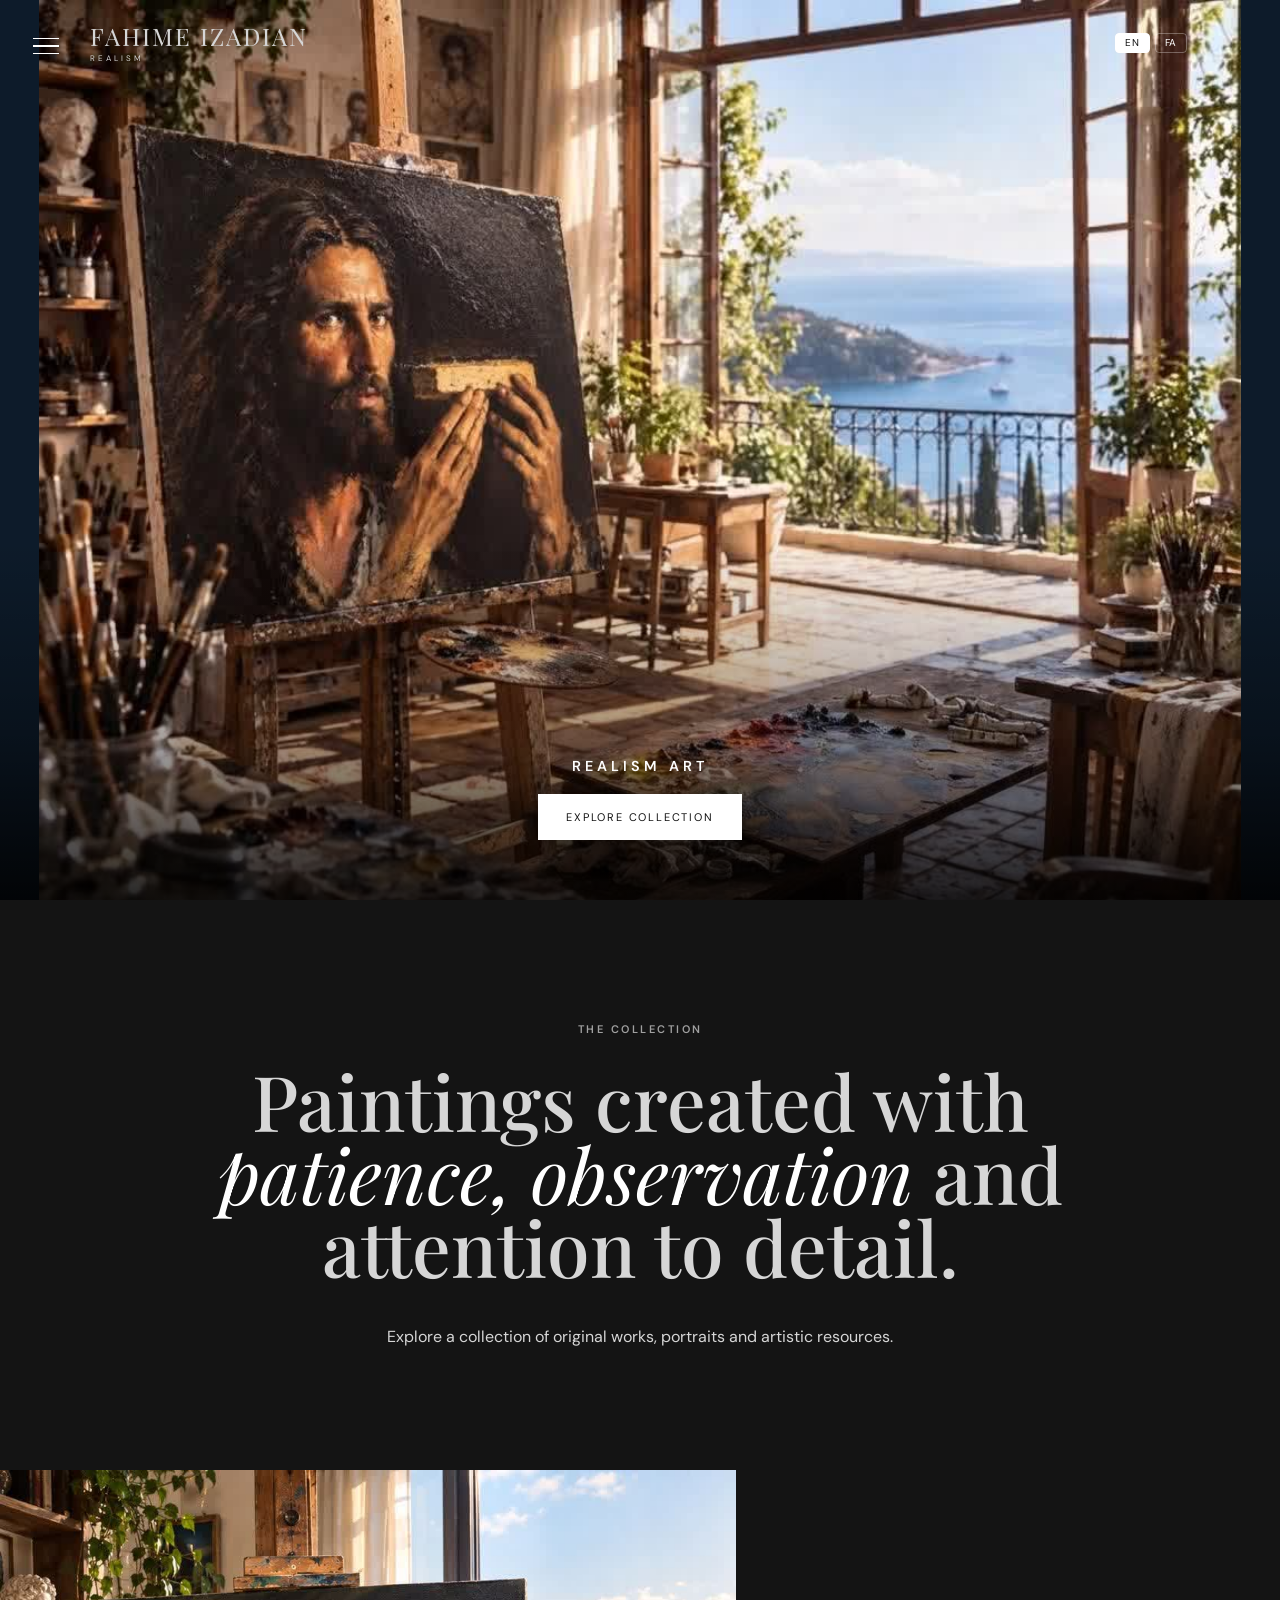
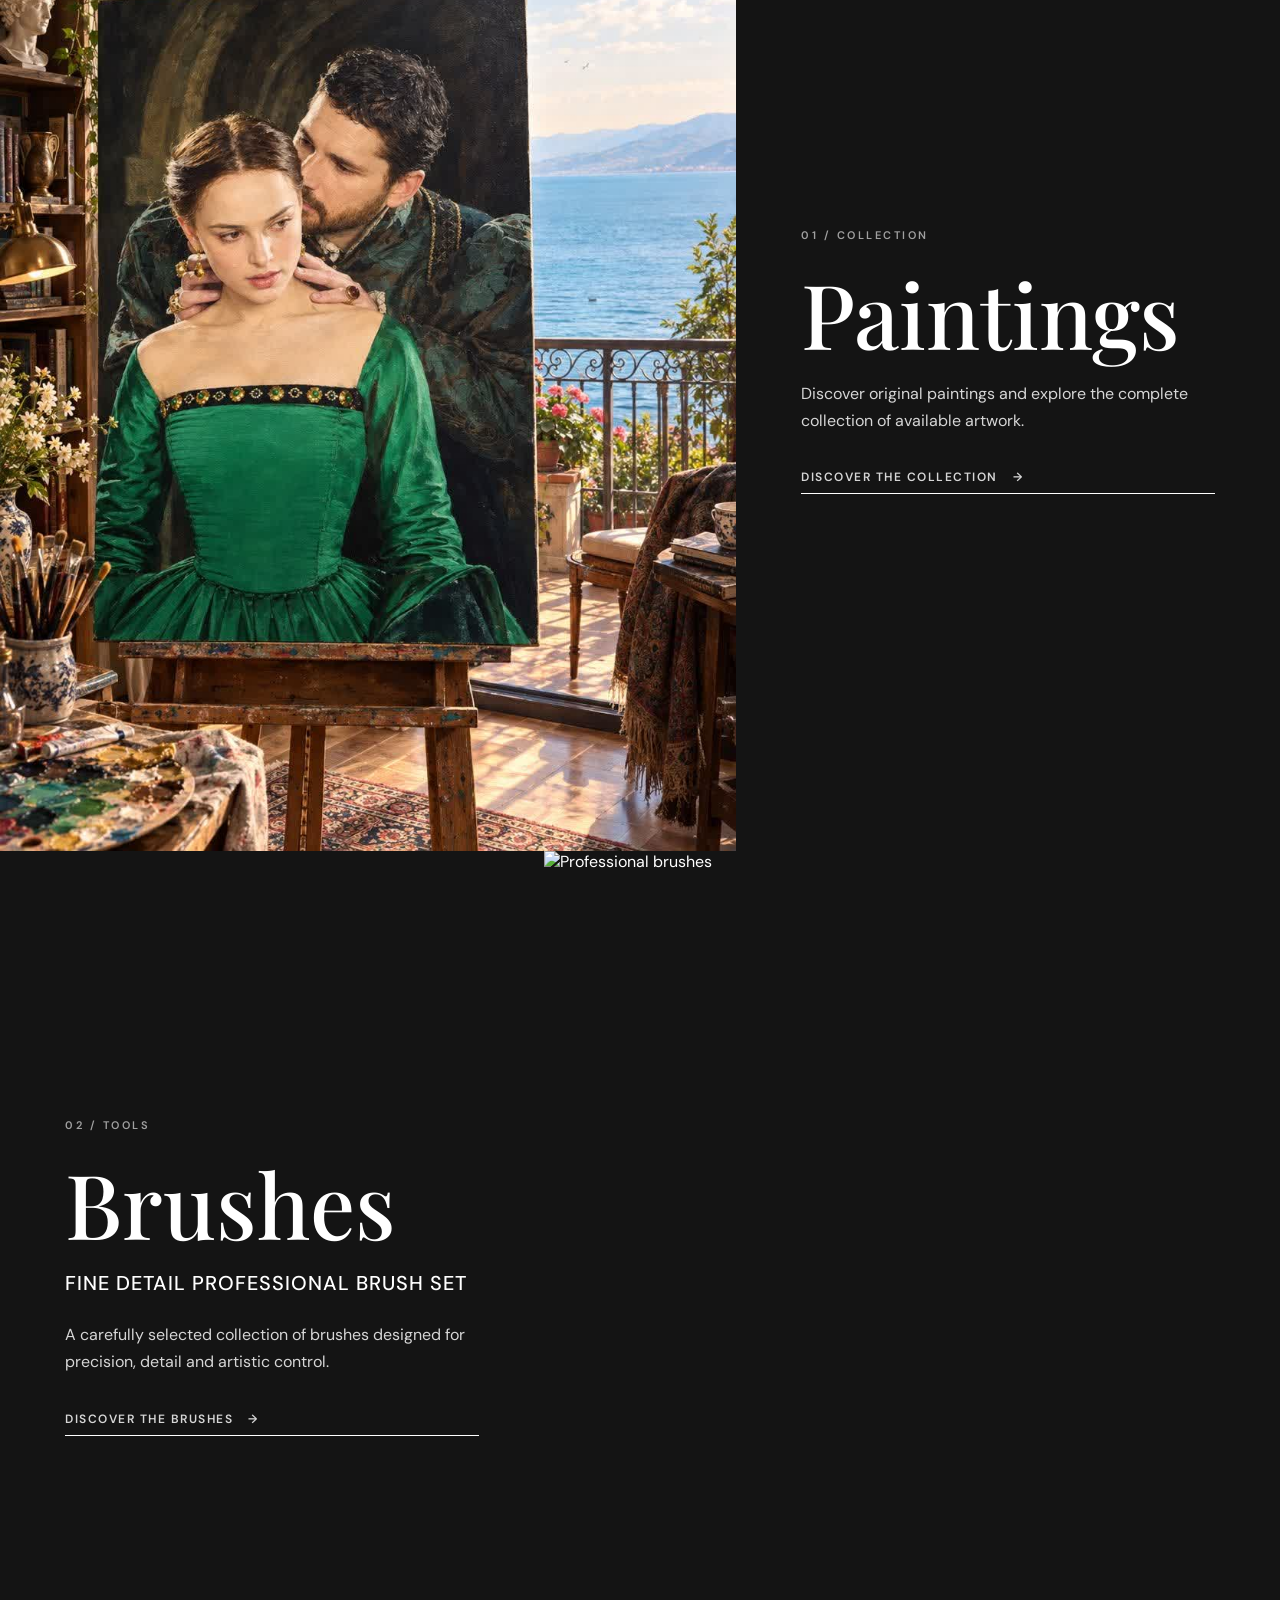
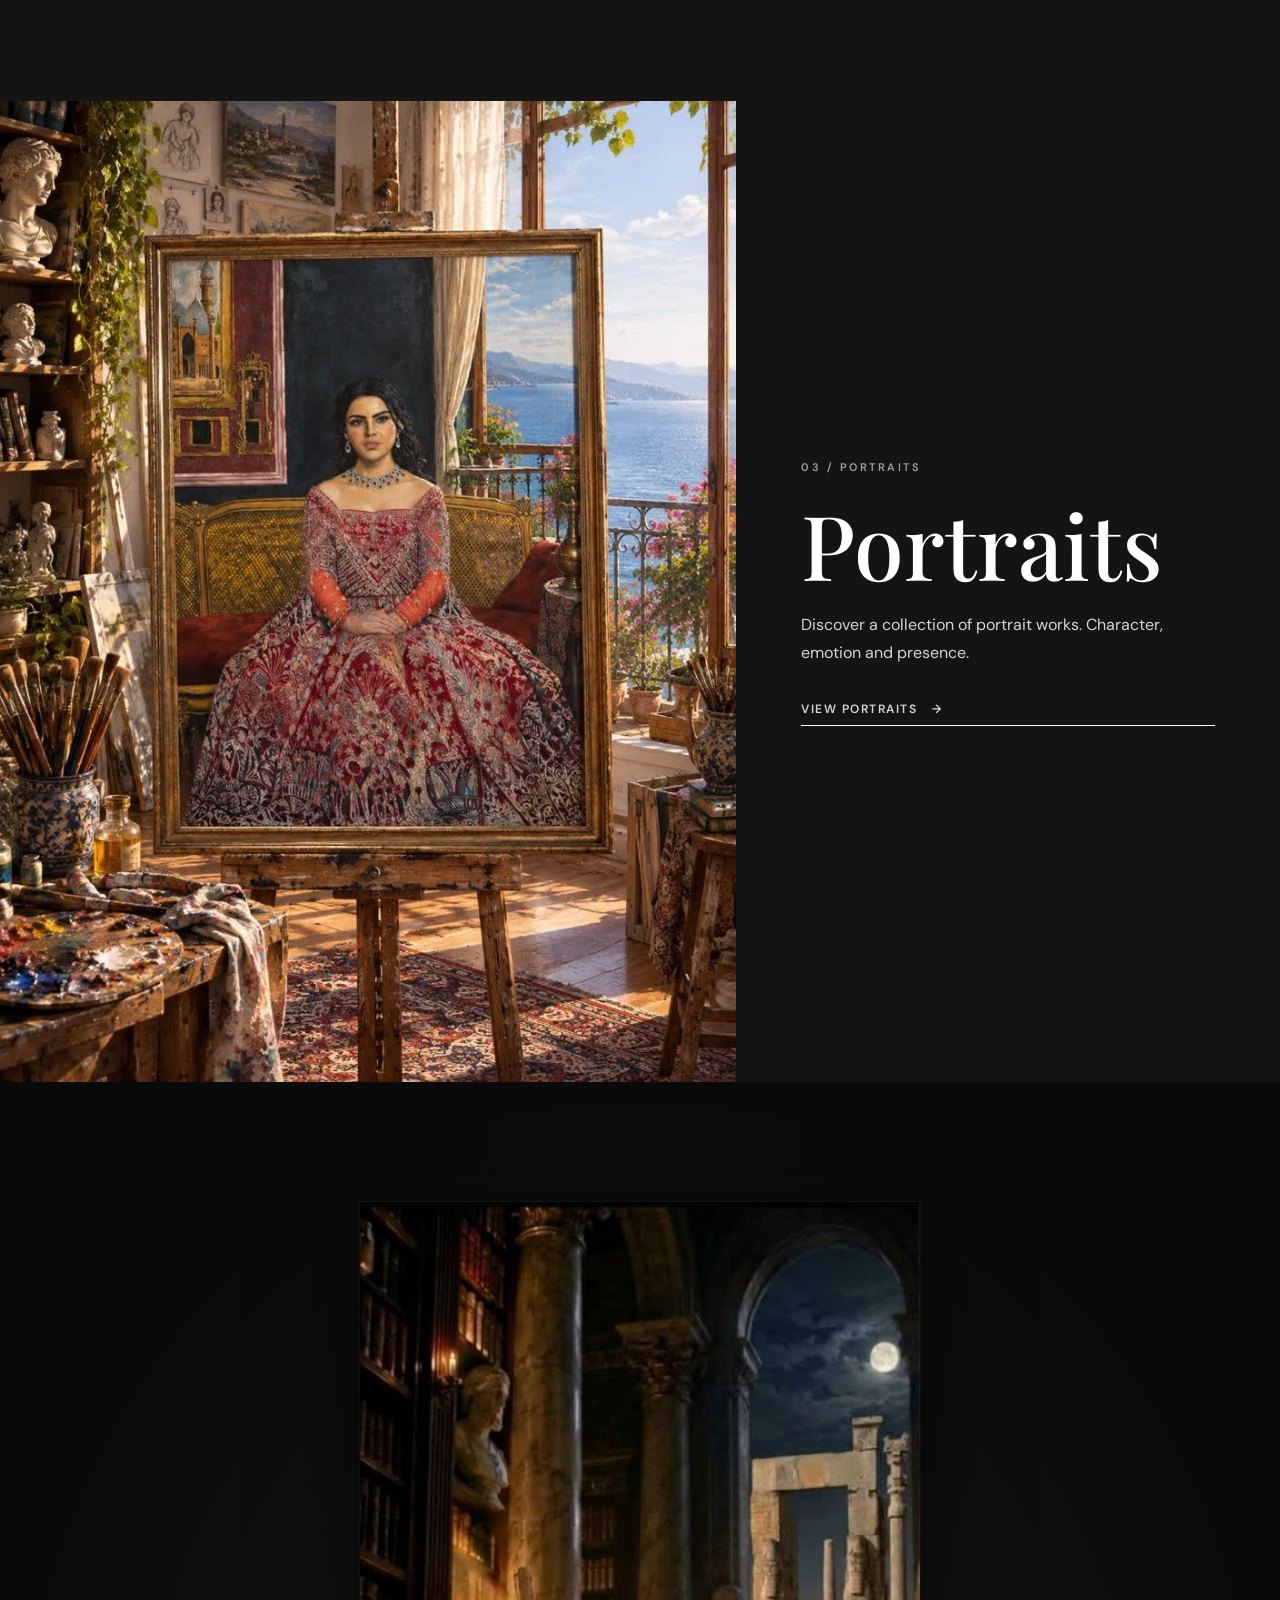
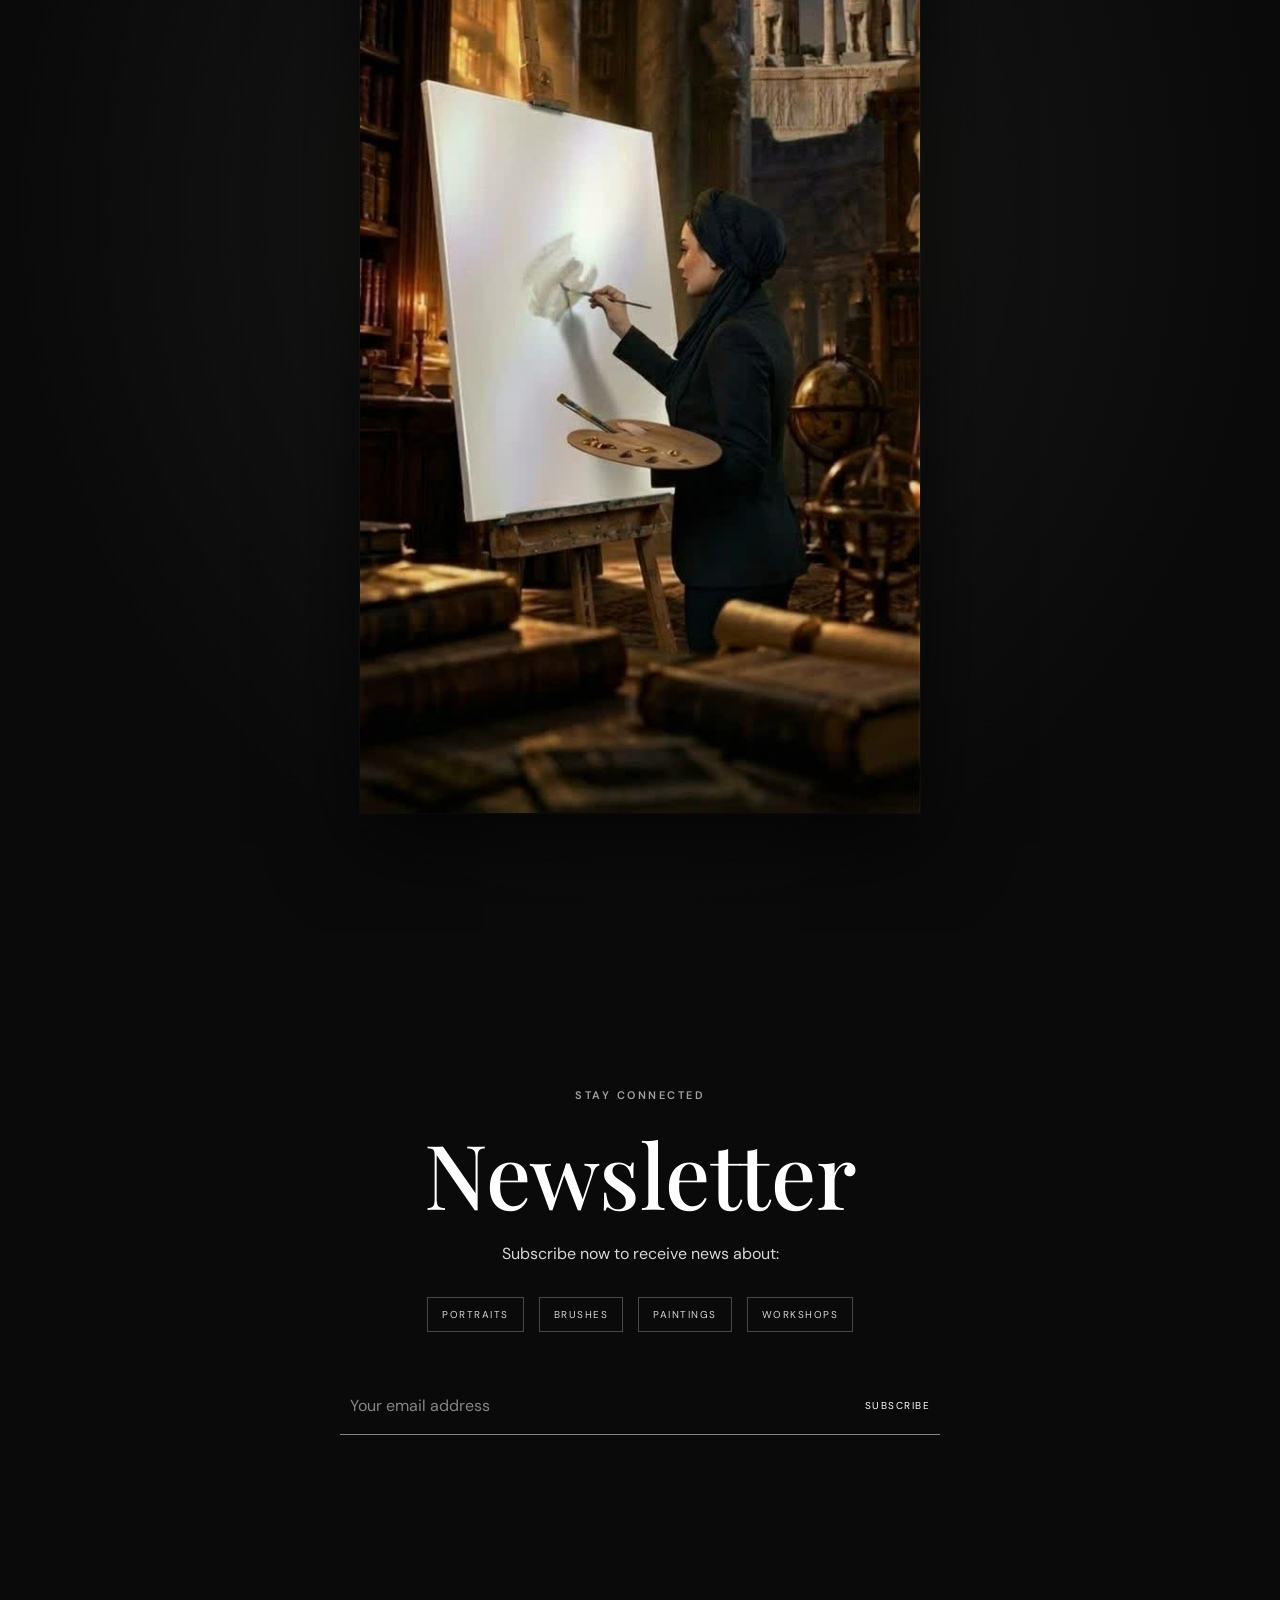
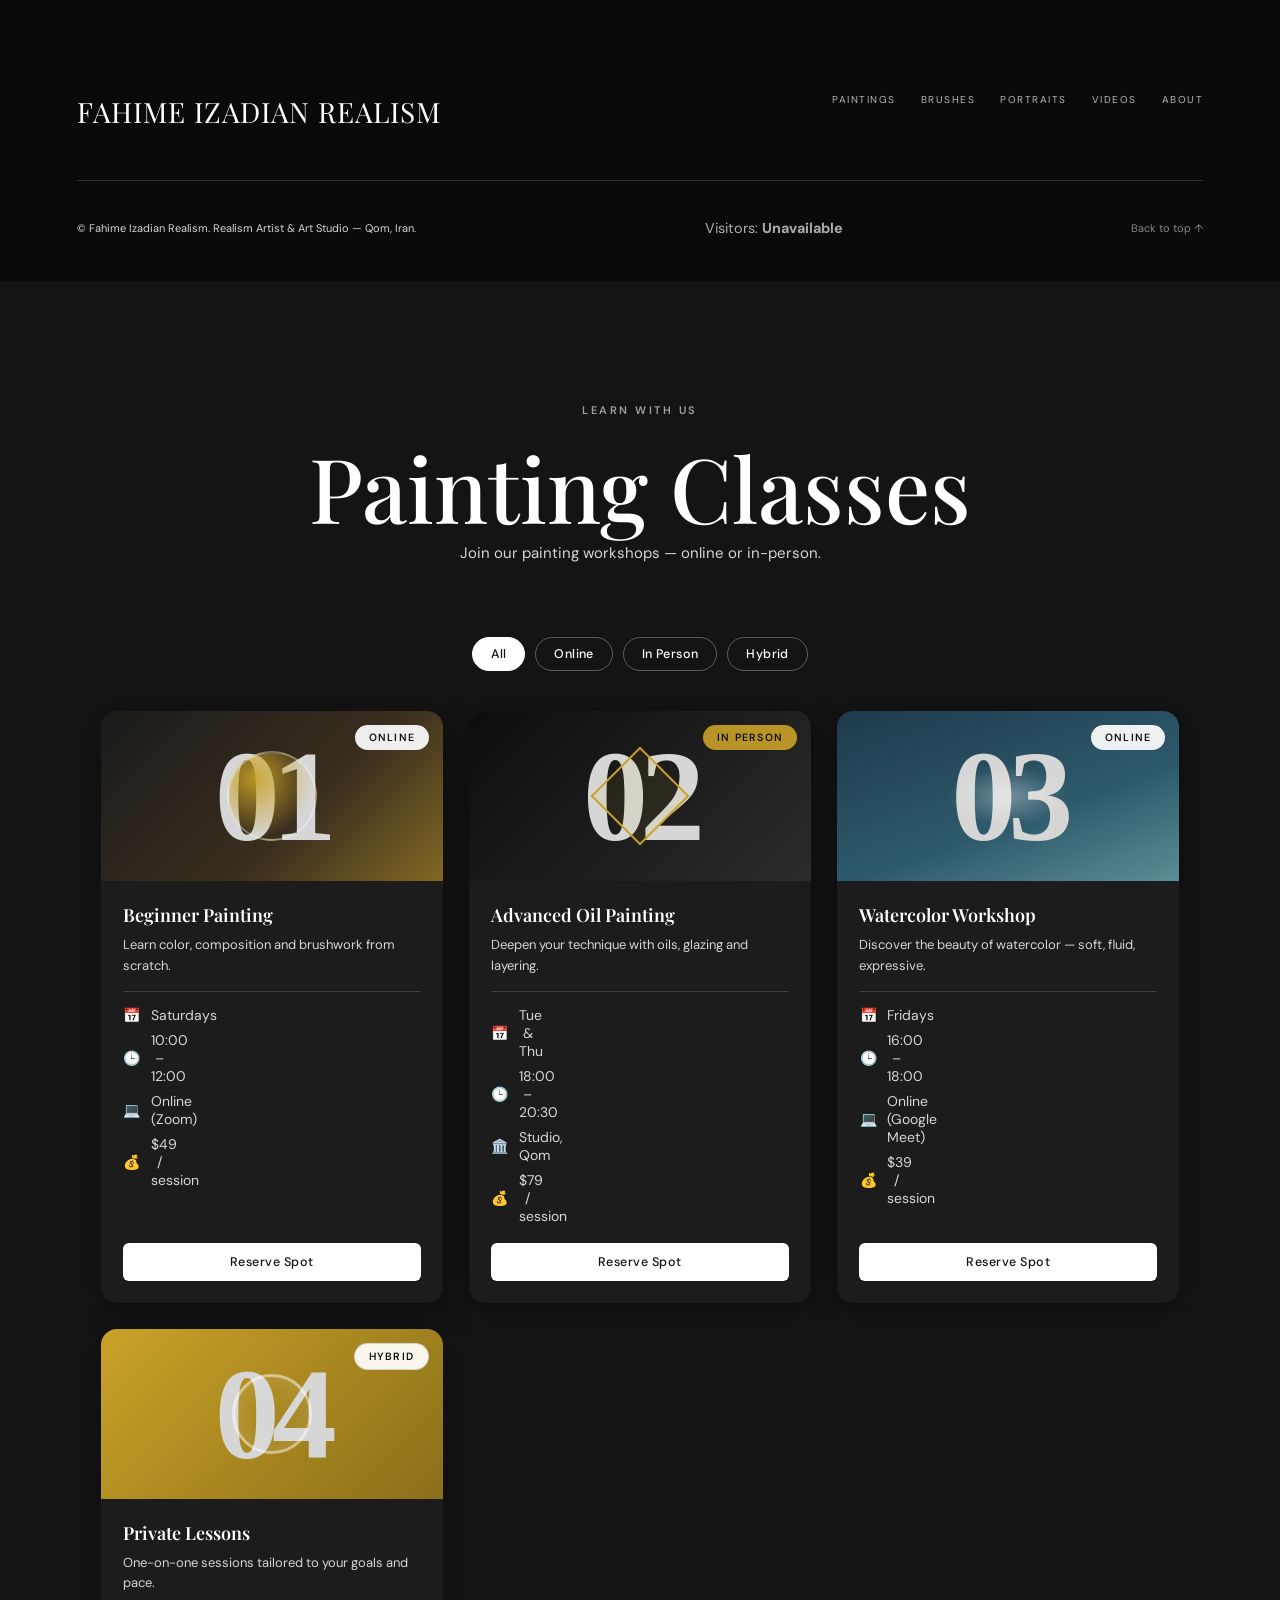
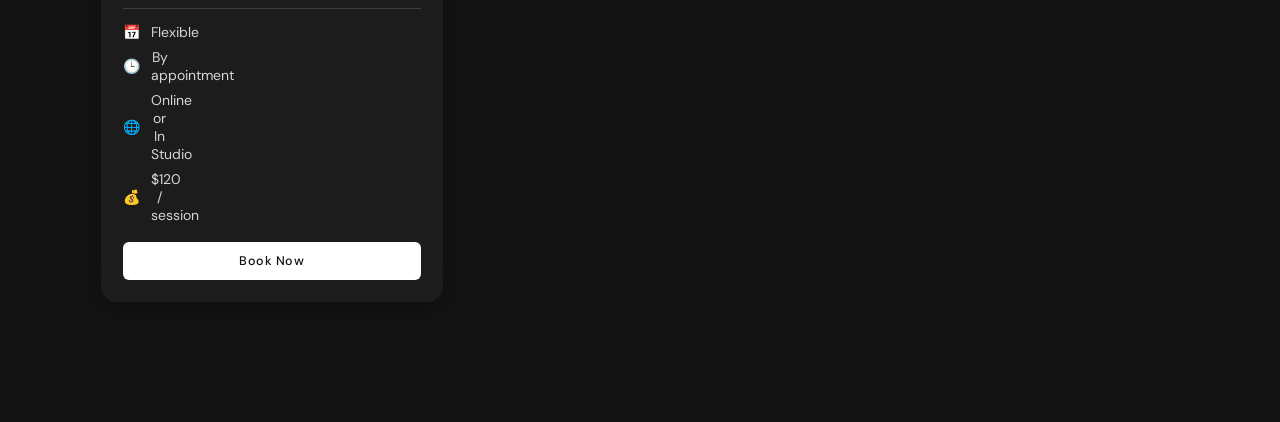
==== commit 71fe6fb9: "Update index.html" ====
--- a/index.html
+++ b/index.html
@@ -339,10 +339,10 @@
         Realism Artist &amp; Art Studio — Qom, Iran.
       </p>
 
-      <!-- شمارنده بازدیدکنندگان -->
-      <p class="visitor-counter" style="font-family: inherit; font-size: 0.9rem; opacity: 0.8; margin: 10px 0;">
+      <!-- شمارنده بازدیدکنندگان (به صورت متن) -->
+      <p class="visitor-counter" style="font-family: inherit; font-size: 0.9rem; opacity: 0.8; margin: 10px 0; color: inherit;">
         <span data-lang-key="visitors">Visitors:</span> 
-        <span id="stats"></span>
+        <span id="stats" style="font-weight: bold;">...</span>
       </p>
 
       <a href="#home">
@@ -458,24 +458,39 @@
     </div>
 
   </section>
-  <!-- کد اصلی GoatCounter (با میزبانی محلی در گیت‌هاب) -->
+
+  <!-- =========================
+       GOATCOUNTER SCRIPTS
+  ========================== -->
+  
+  <!-- اسکریپت اصلی ردیابی -->
   <script data-goatcounter="https://painter.site.goatcounter.com/count"
-          async src="count.js"></script>
-
-  <!-- کد نمایش شمارنده به صورت متنی -->
+          async src="//gc.zgo.at/count.js"></script>
+
+  <!-- اسکریپت دریافت و نمایش عدد به صورت متن -->
   <script>
-    window.addEventListener('load', function() {
-      setTimeout(function() {
-        if (window.goatcounter && window.goatcounter.visit_count) {
-          window.goatcounter.visit_count({
-            append: '#stats',
-            path: 'TOTAL',
-            type: 'html'
-          });
-        }
-      }, 1000);
+    document.addEventListener("DOMContentLoaded", function() {
+      // درخواست به API برای گرفتن دیتای شمارنده به صورت JSON
+      fetch('https://painter.site.goatcounter.com/counter/TOTAL.json')
+        .then(response => {
+          if (!response.ok) throw new Error('Network response was not ok');
+          return response.json();
+        })
+        .then(data => {
+          if (data && data.count) {
+            // اگر عدد دریافت شد، آن را در صفحه چاپ کن
+            document.getElementById('stats').innerText = data.count;
+          } else {
+            document.getElementById('stats').innerText = '0';
+          }
+        })
+        .catch(error => {
+          // اگر مسدودکننده اجازه نداد، این کلمه نمایش داده می‌شود
+          document.getElementById('stats').innerText = 'Unavailable';
+          console.warn('GoatCounter blocked or failed to load:', error);
+        });
     });
   </script>
+
 </body>
 </html>
-  
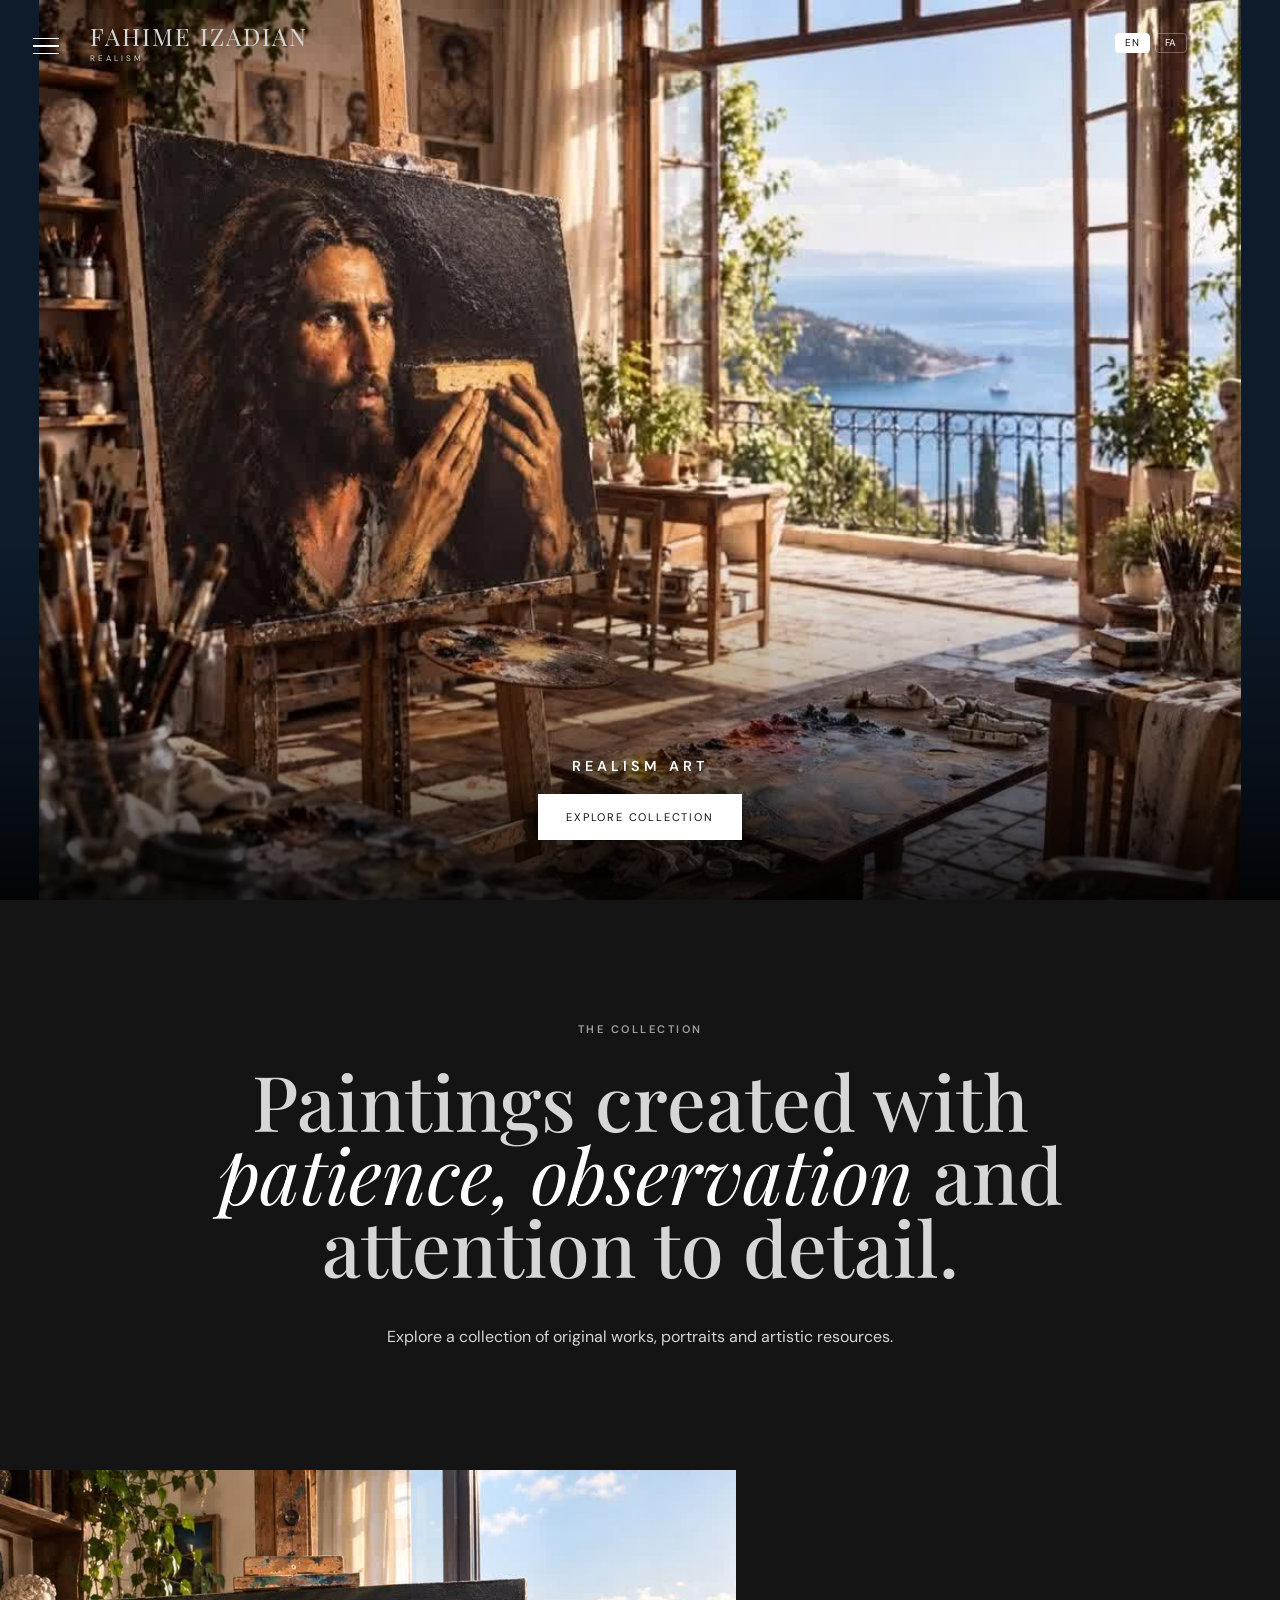
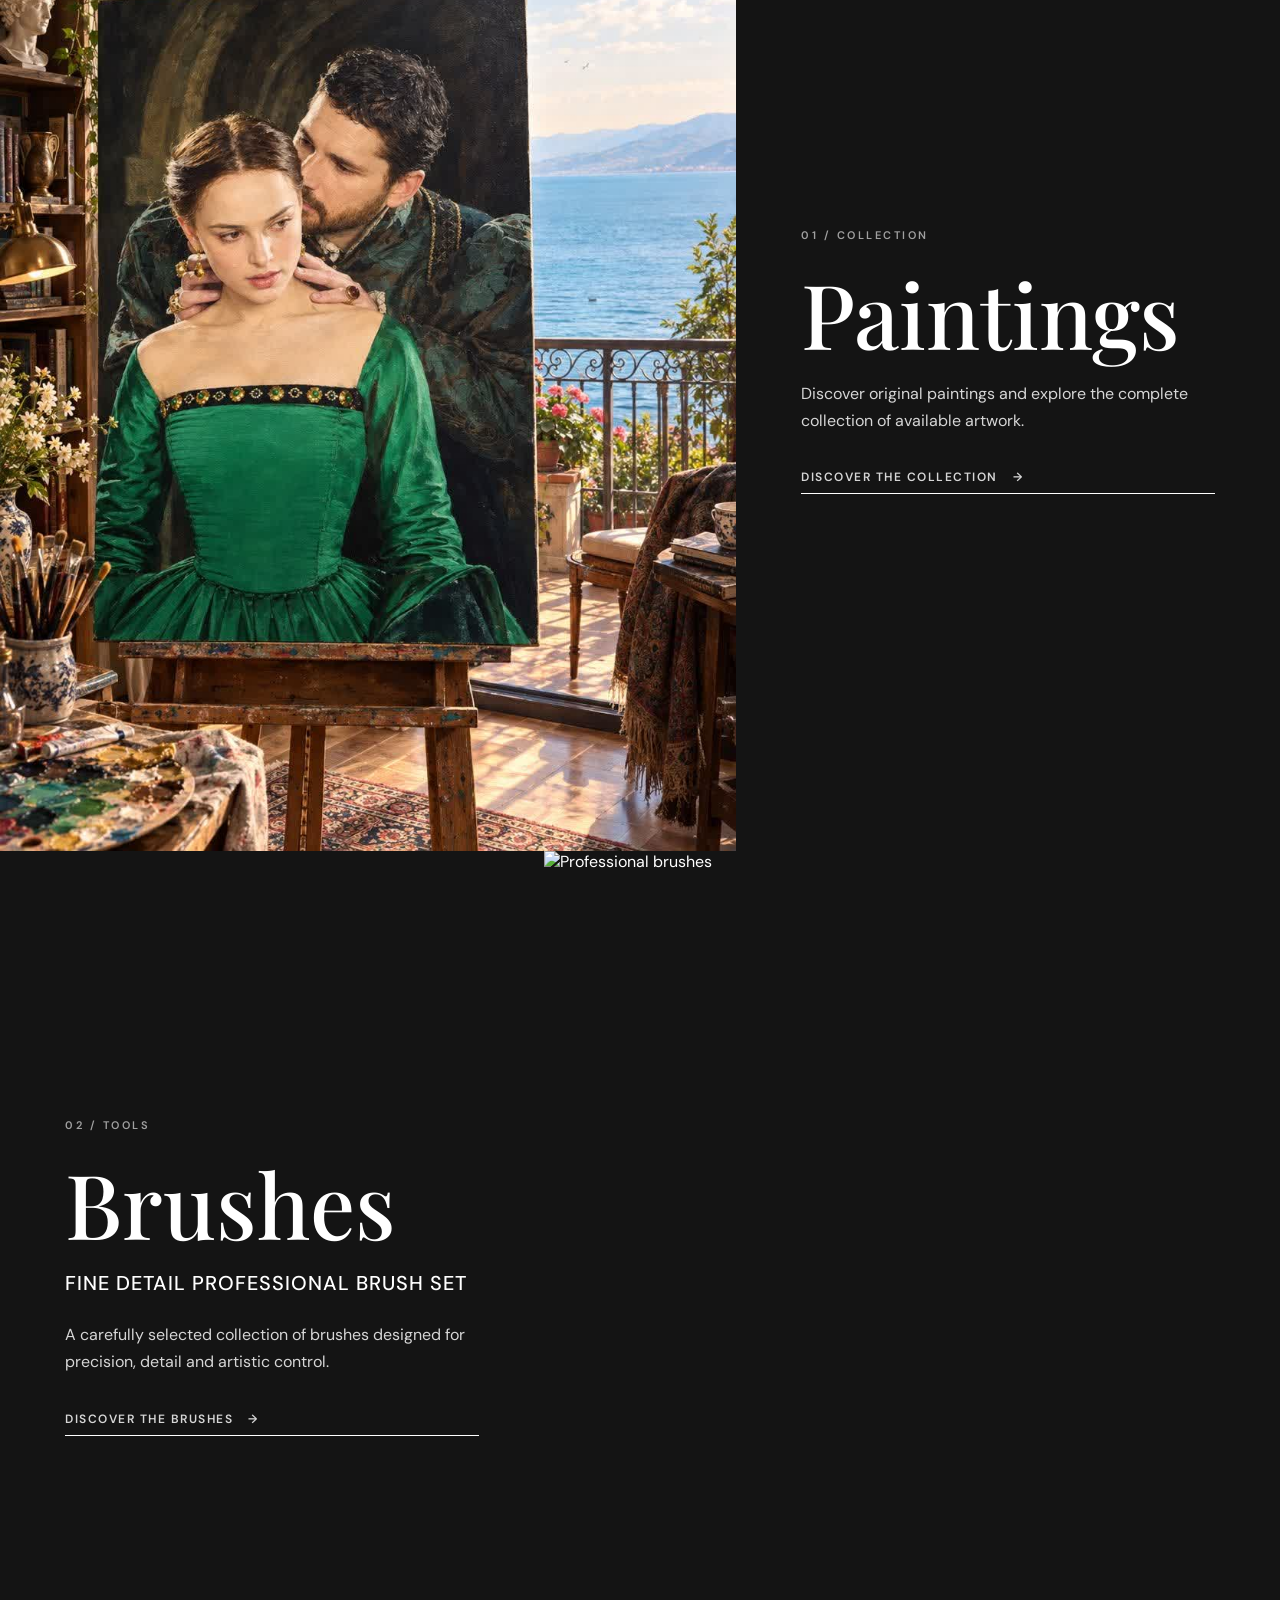
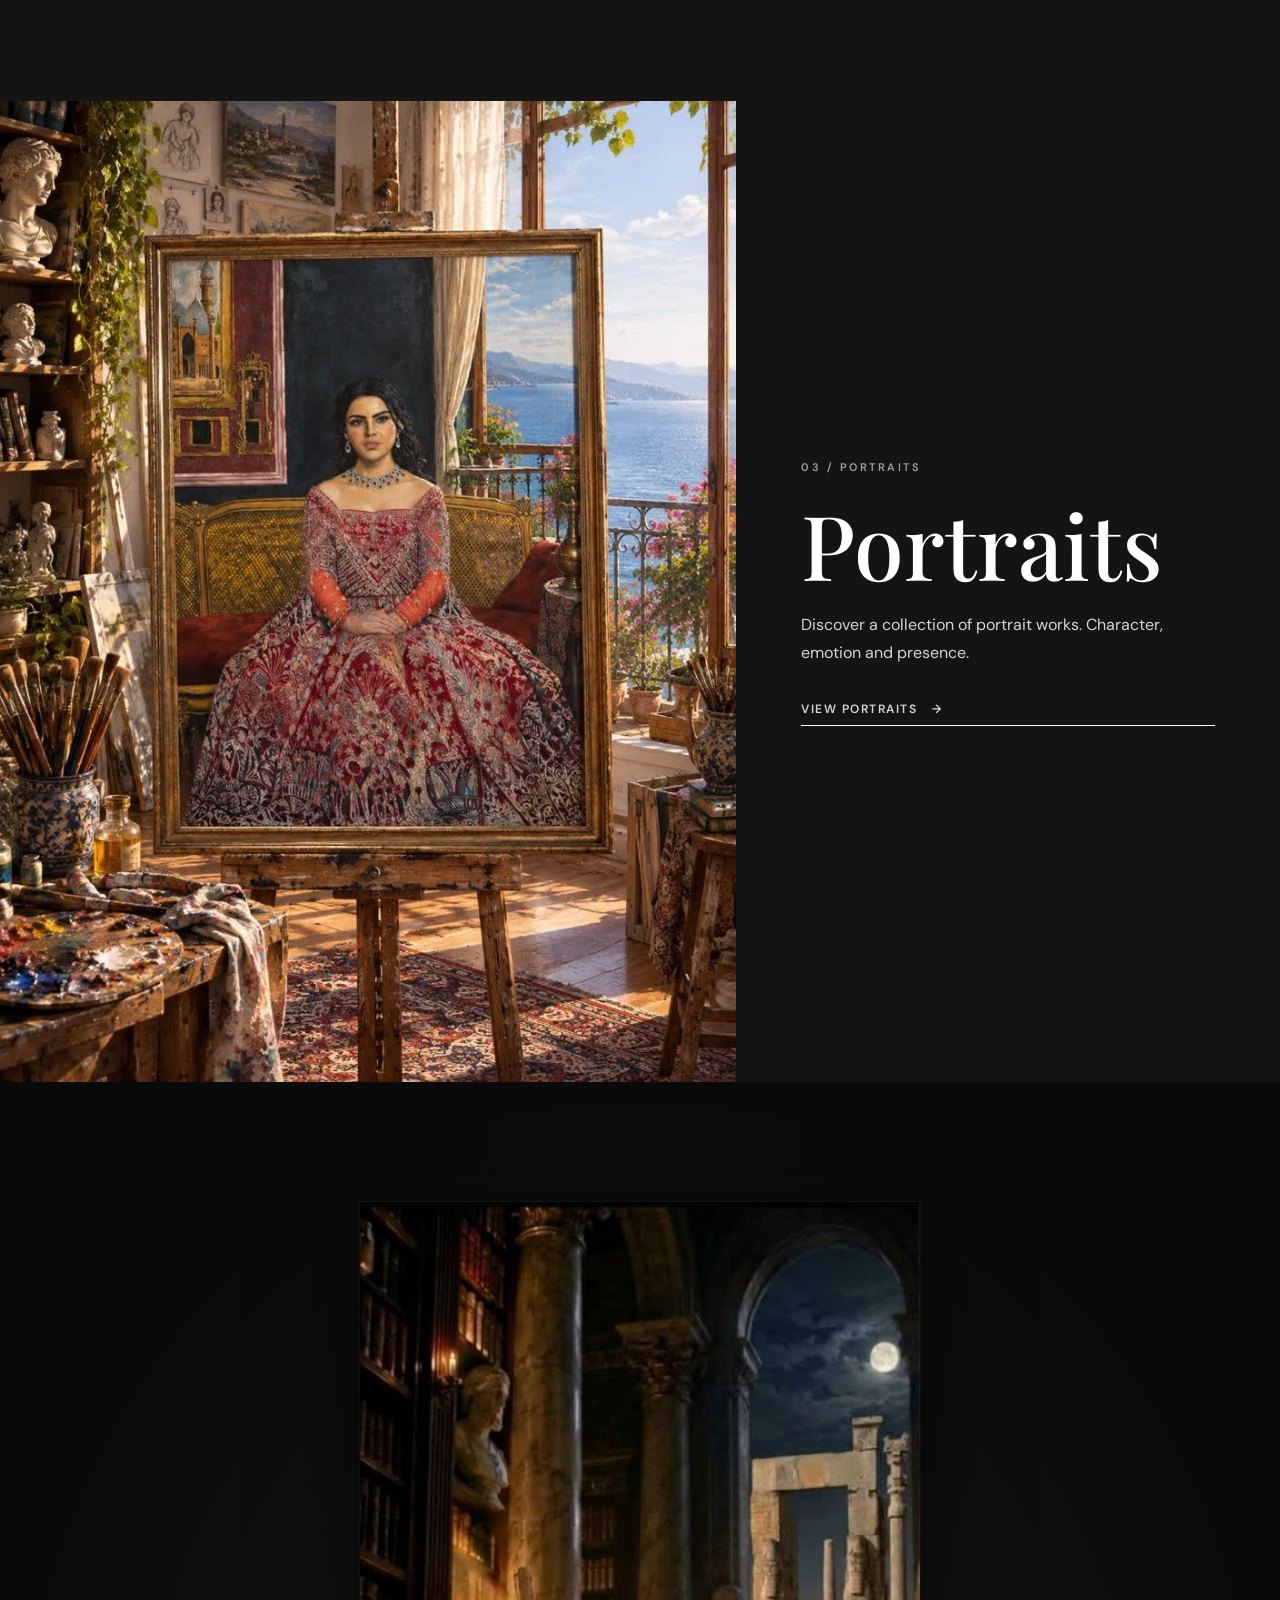
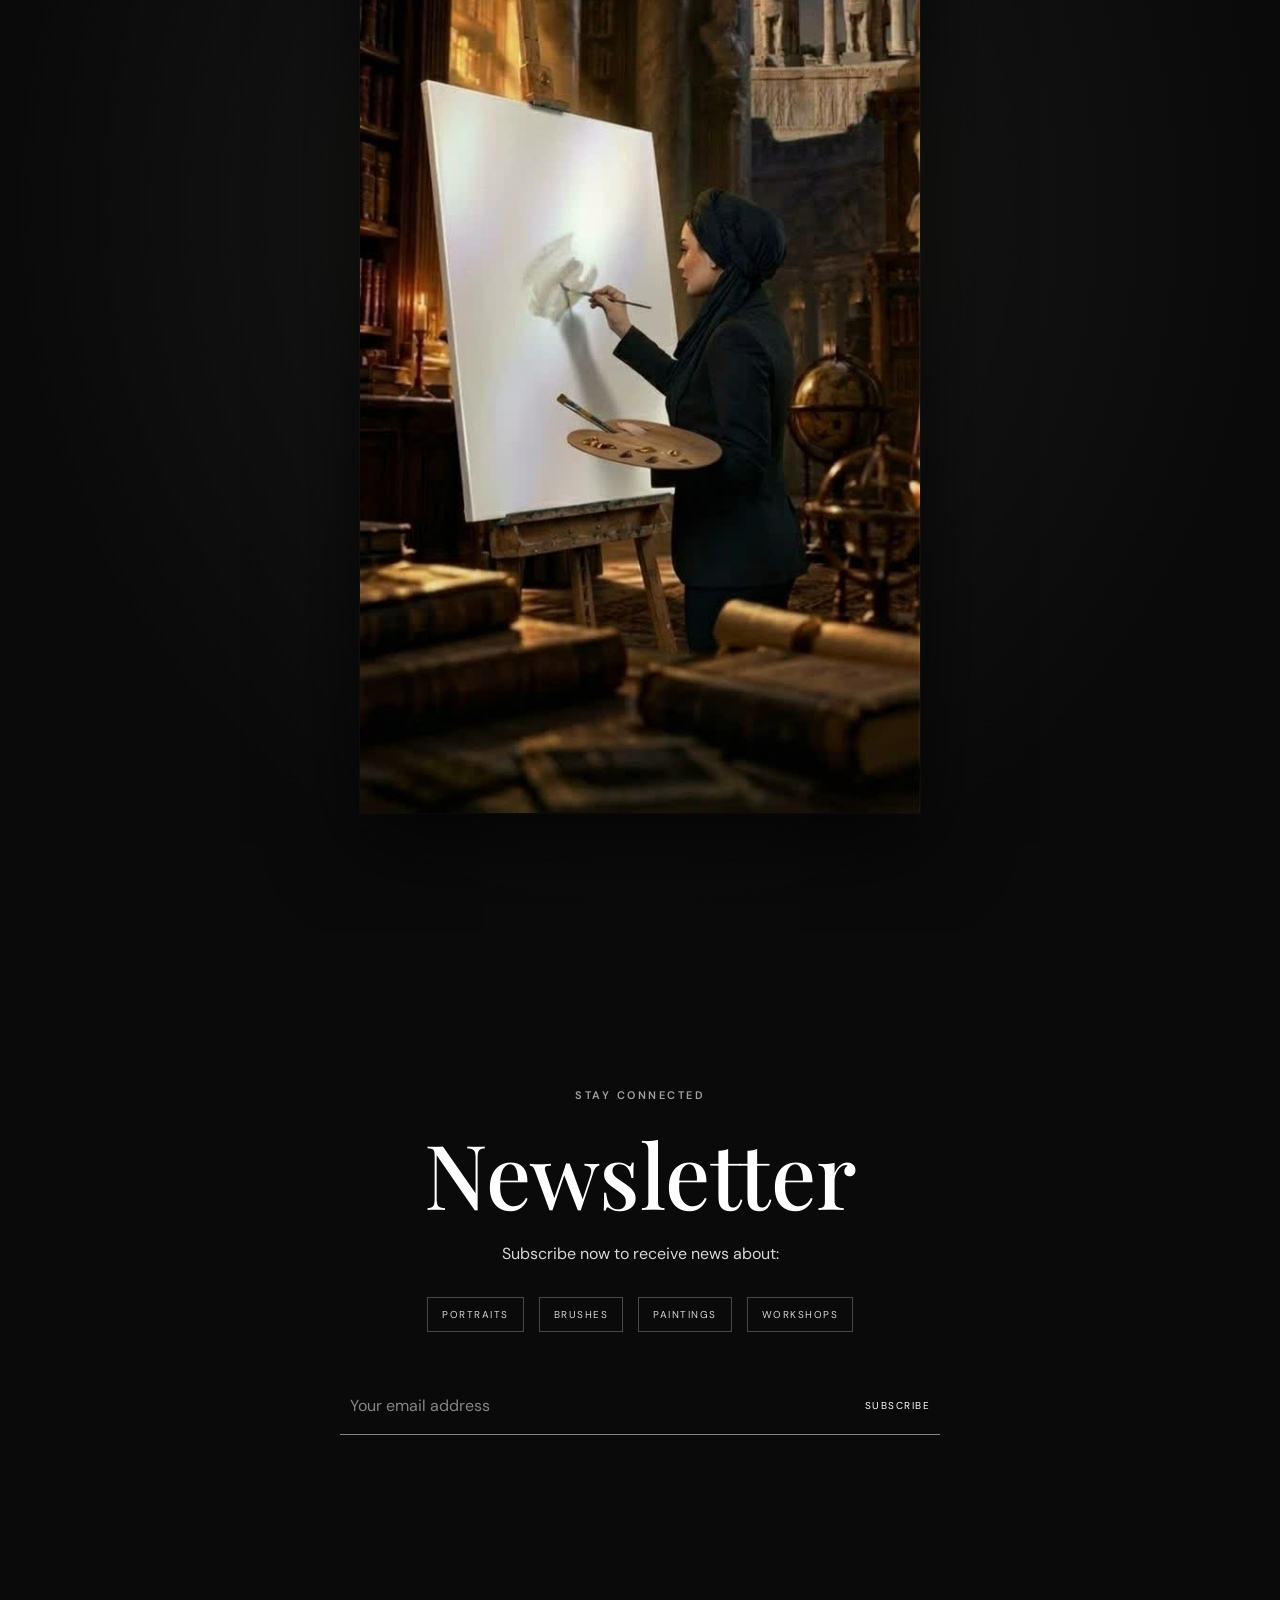
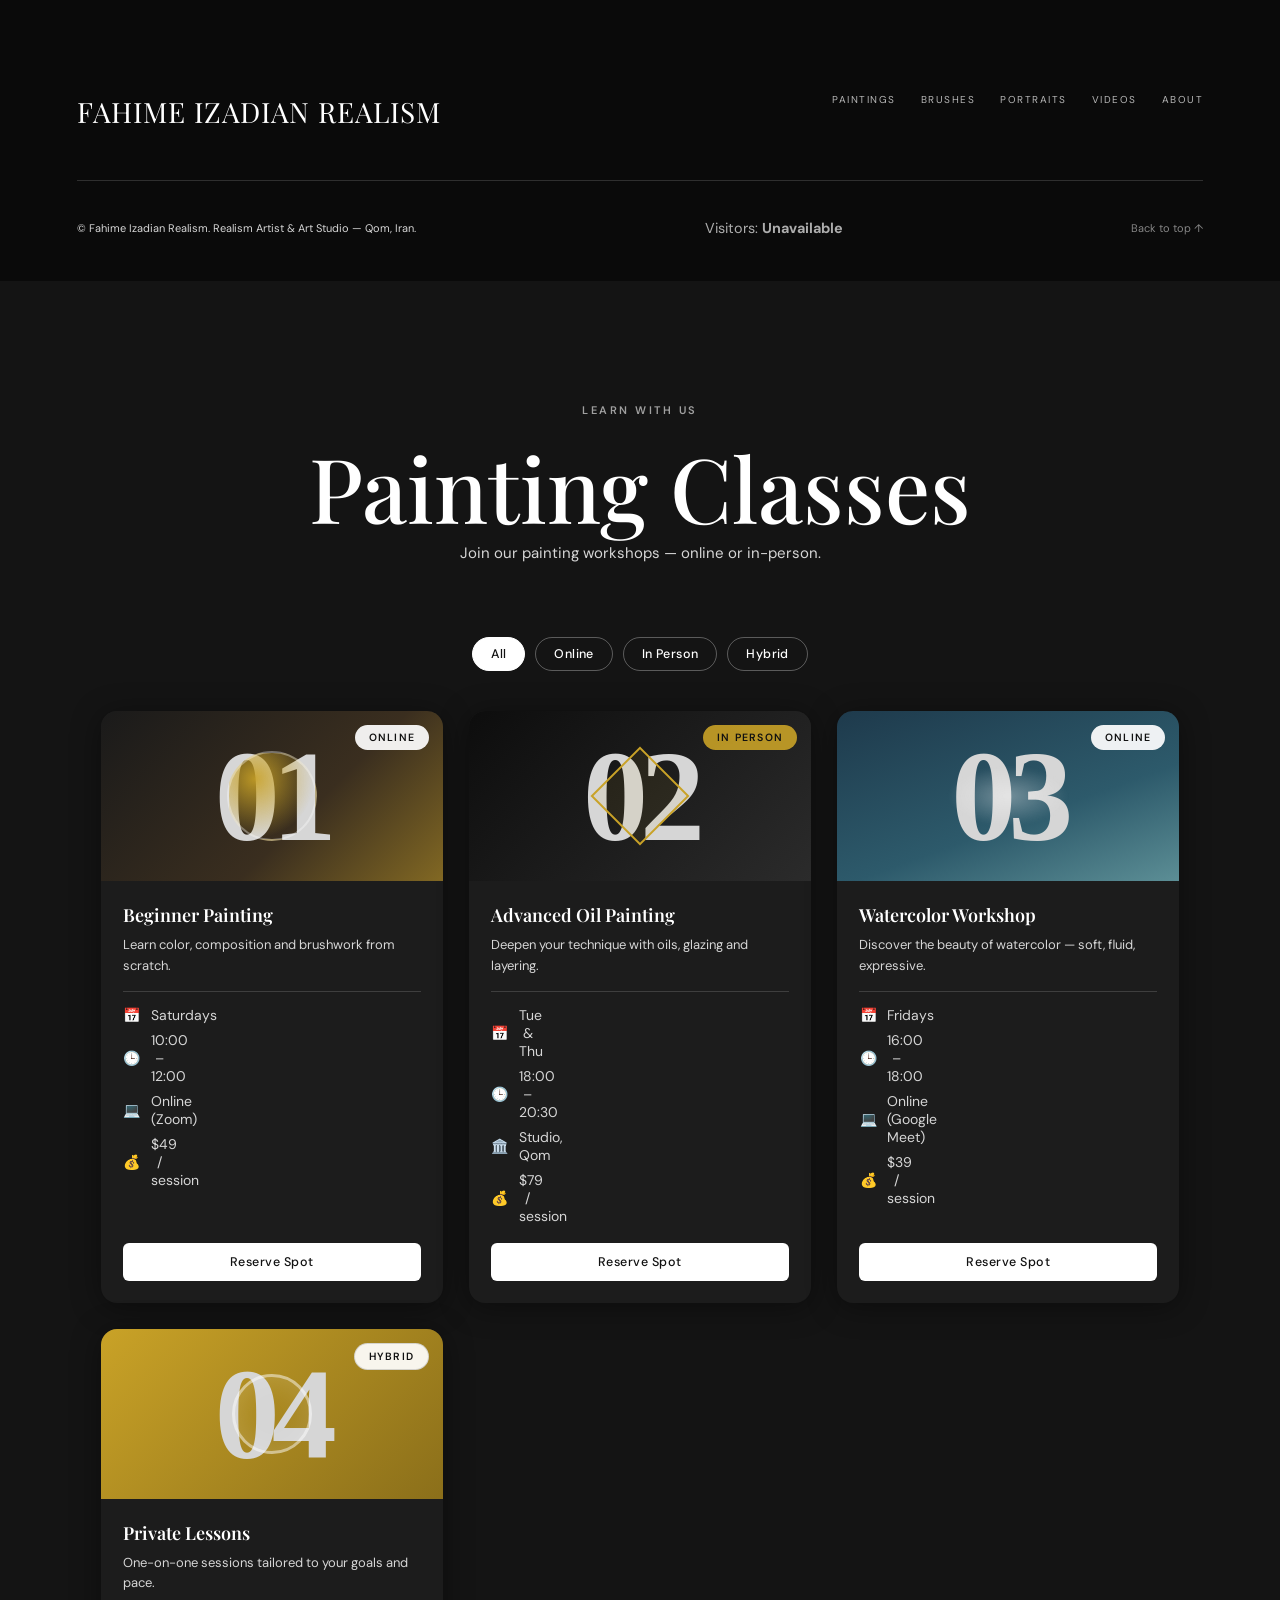
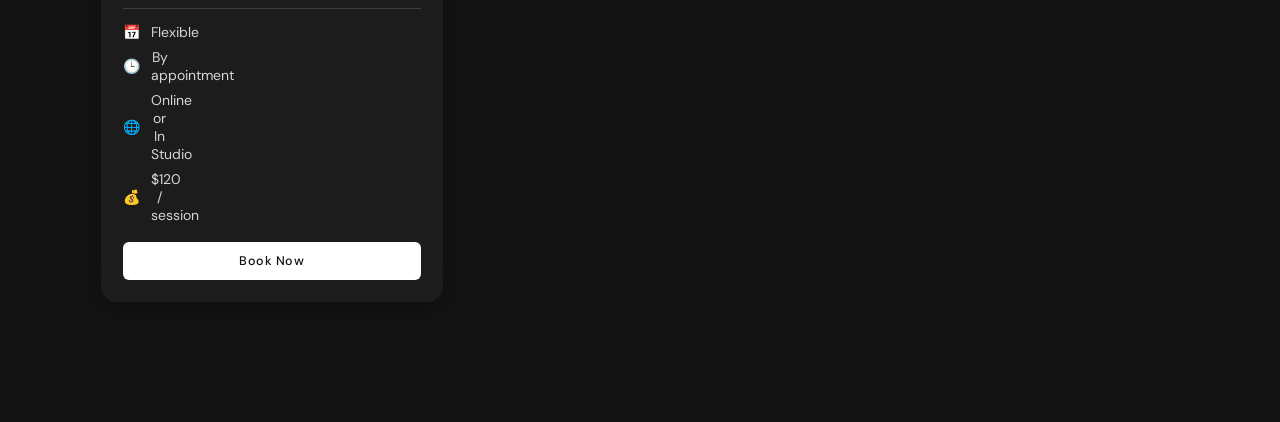
==== commit 98f98762: "Update index.html" ====
--- a/index.html
+++ b/index.html
@@ -458,34 +458,31 @@
     </div>
 
   </section>
-
   <!-- =========================
        GOATCOUNTER SCRIPTS
   ========================== -->
   
-  <!-- اسکریپت اصلی ردیابی -->
-  <script data-goatcounter="https://painter.site.goatcounter.com/count"
+  <!-- اسکریپت اصلی ردیابی (آدرس اصلاح شد) -->
+  <script data-goatcounter="https://paintersite.goatcounter.com/count"
           async src="//gc.zgo.at/count.js"></script>
 
   <!-- اسکریپت دریافت و نمایش عدد به صورت متن -->
   <script>
     document.addEventListener("DOMContentLoaded", function() {
-      // درخواست به API برای گرفتن دیتای شمارنده به صورت JSON
-      fetch('https://painter.site.goatcounter.com/counter/TOTAL.json')
+      // آدرس API اصلاح شد (بدون نقطه)
+      fetch('https://paintersite.goatcounter.com/counter/TOTAL.json')
         .then(response => {
           if (!response.ok) throw new Error('Network response was not ok');
           return response.json();
         })
         .then(data => {
           if (data && data.count) {
-            // اگر عدد دریافت شد، آن را در صفحه چاپ کن
             document.getElementById('stats').innerText = data.count;
           } else {
             document.getElementById('stats').innerText = '0';
           }
         })
         .catch(error => {
-          // اگر مسدودکننده اجازه نداد، این کلمه نمایش داده می‌شود
           document.getElementById('stats').innerText = 'Unavailable';
           console.warn('GoatCounter blocked or failed to load:', error);
         });
@@ -494,3 +491,4 @@
 
 </body>
 </html>
+  
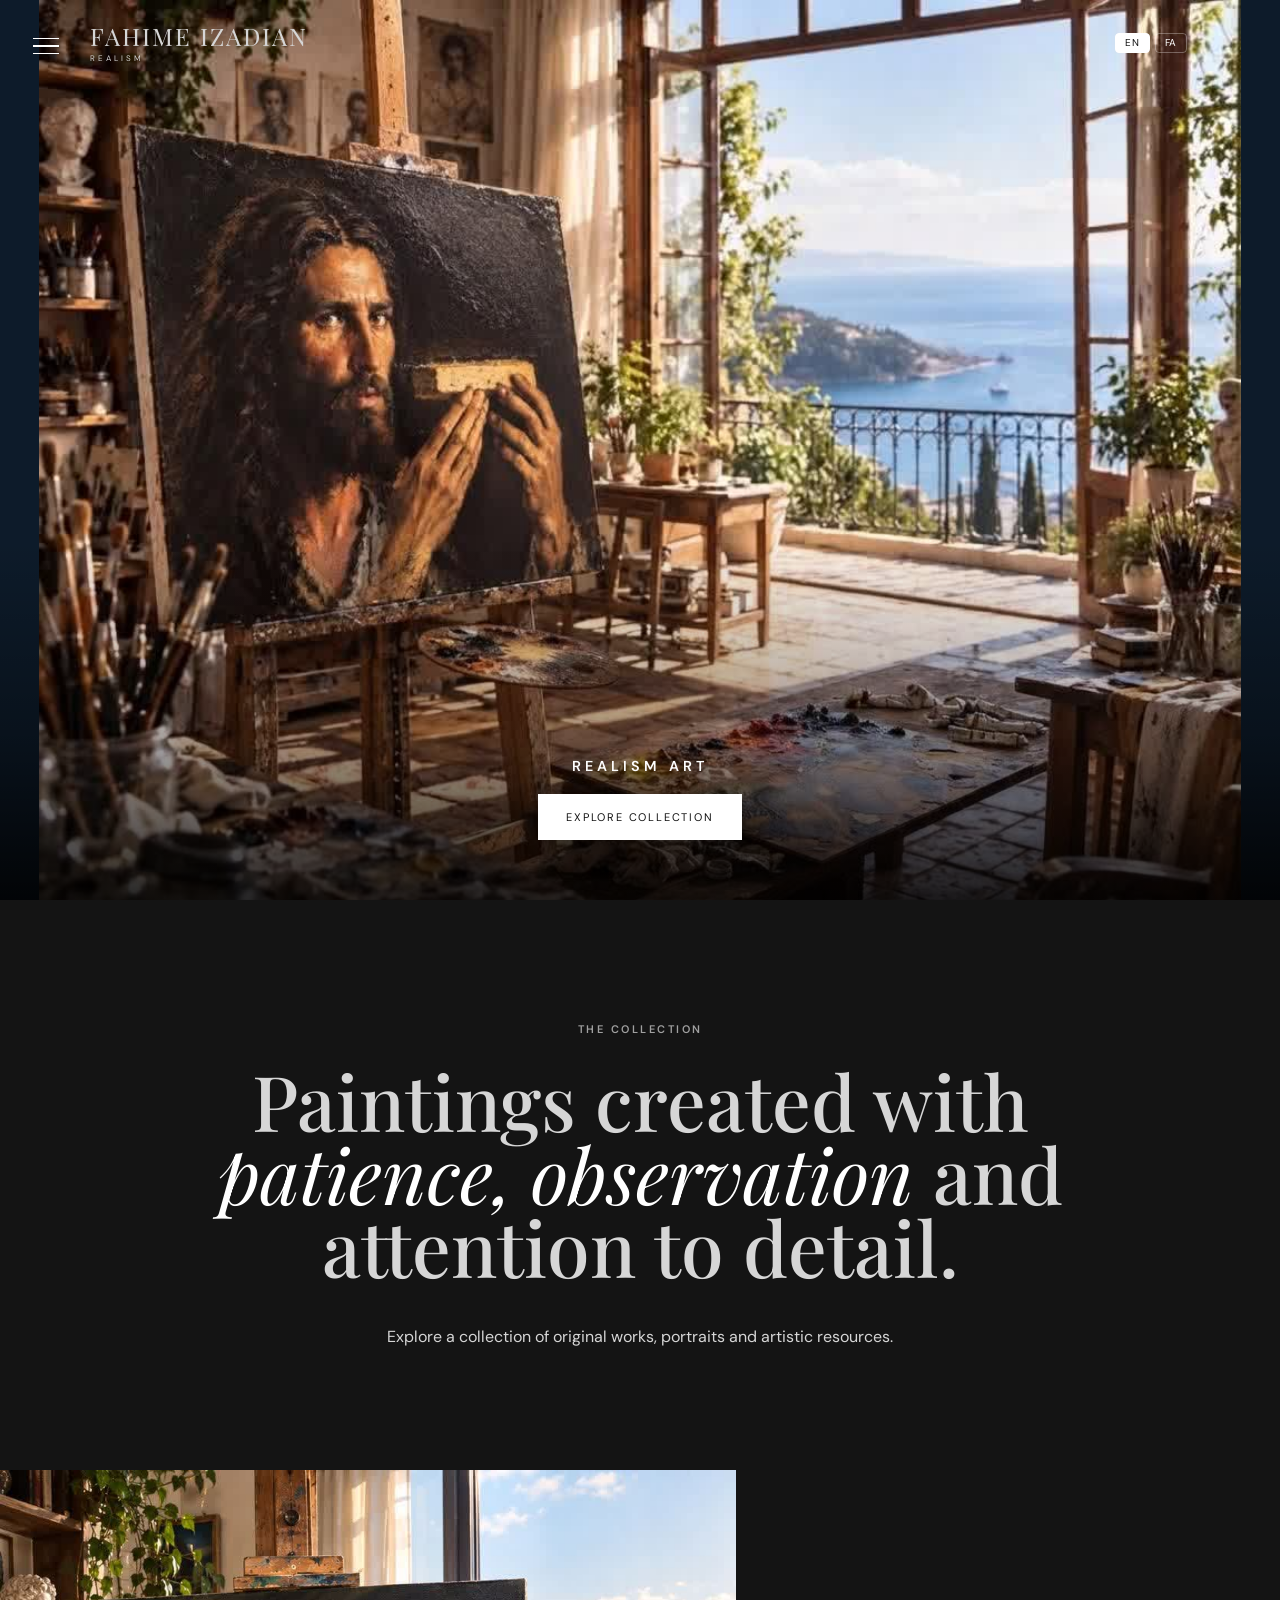
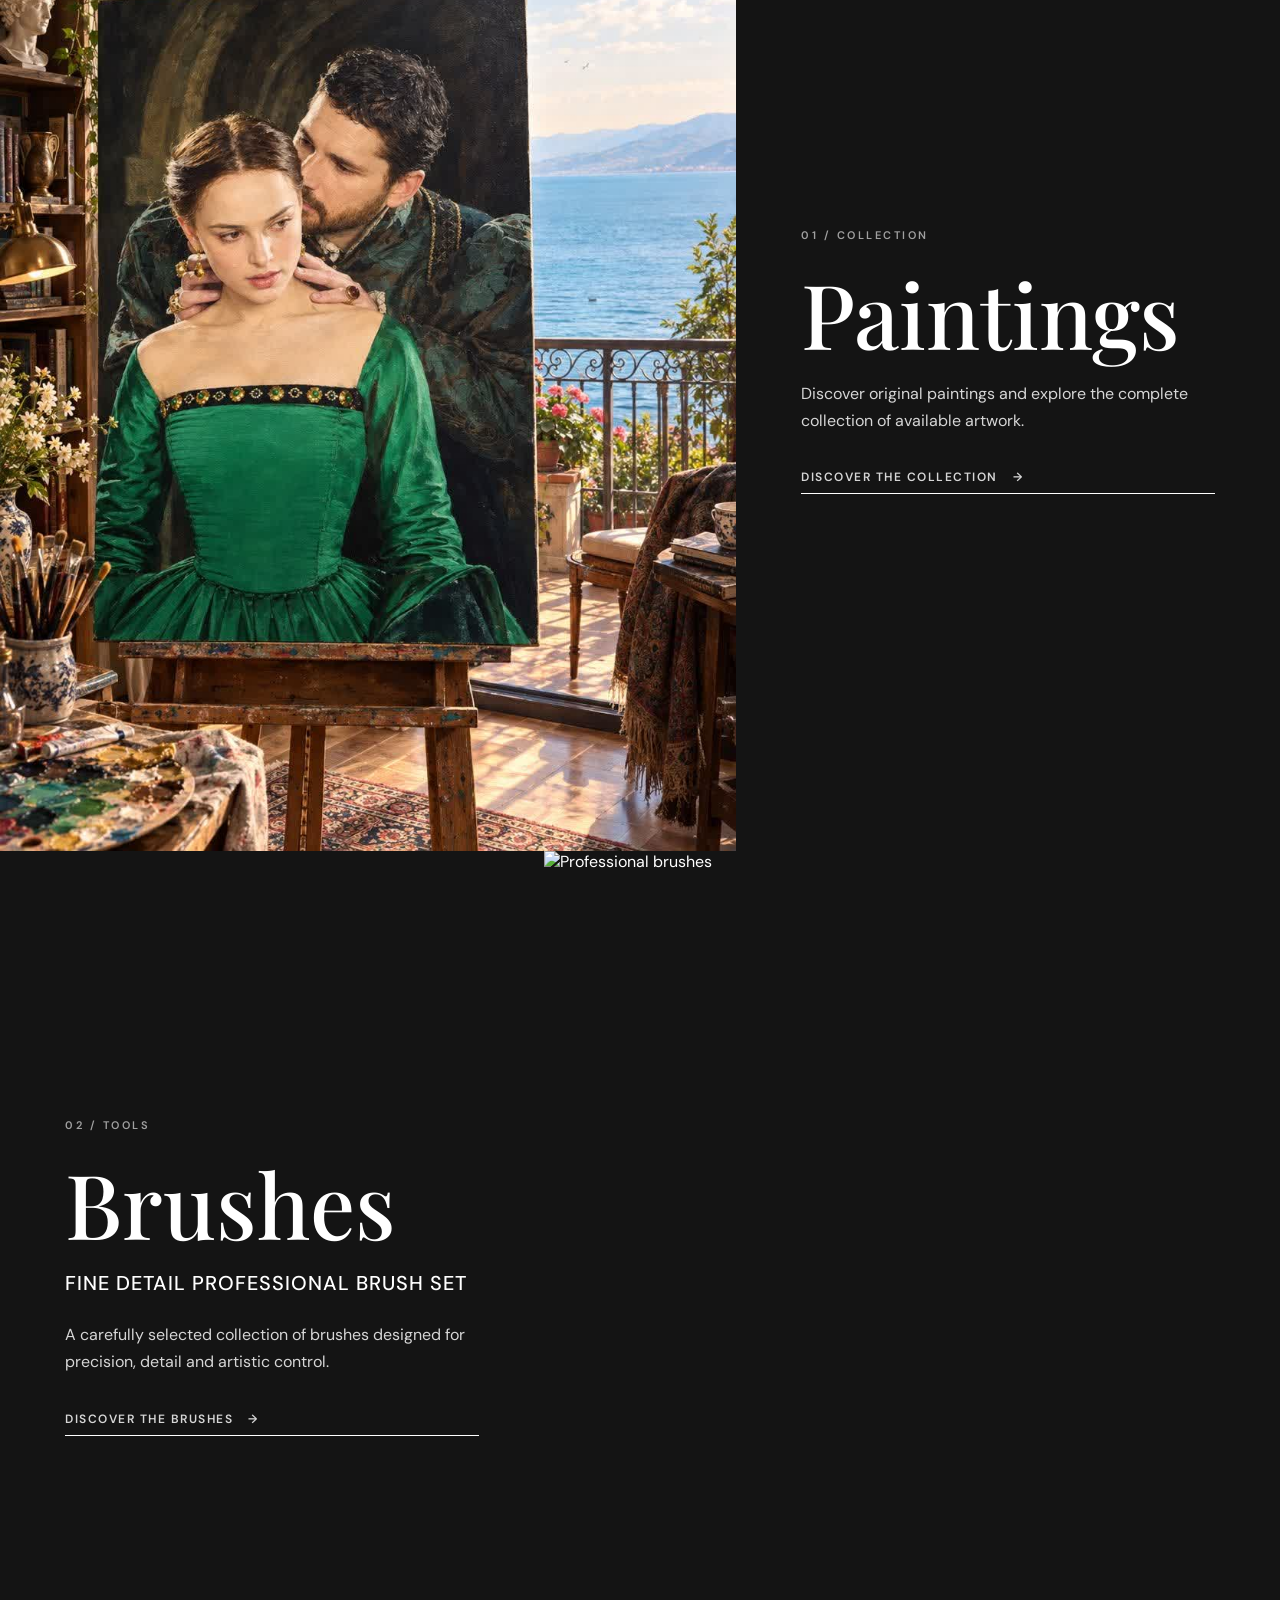
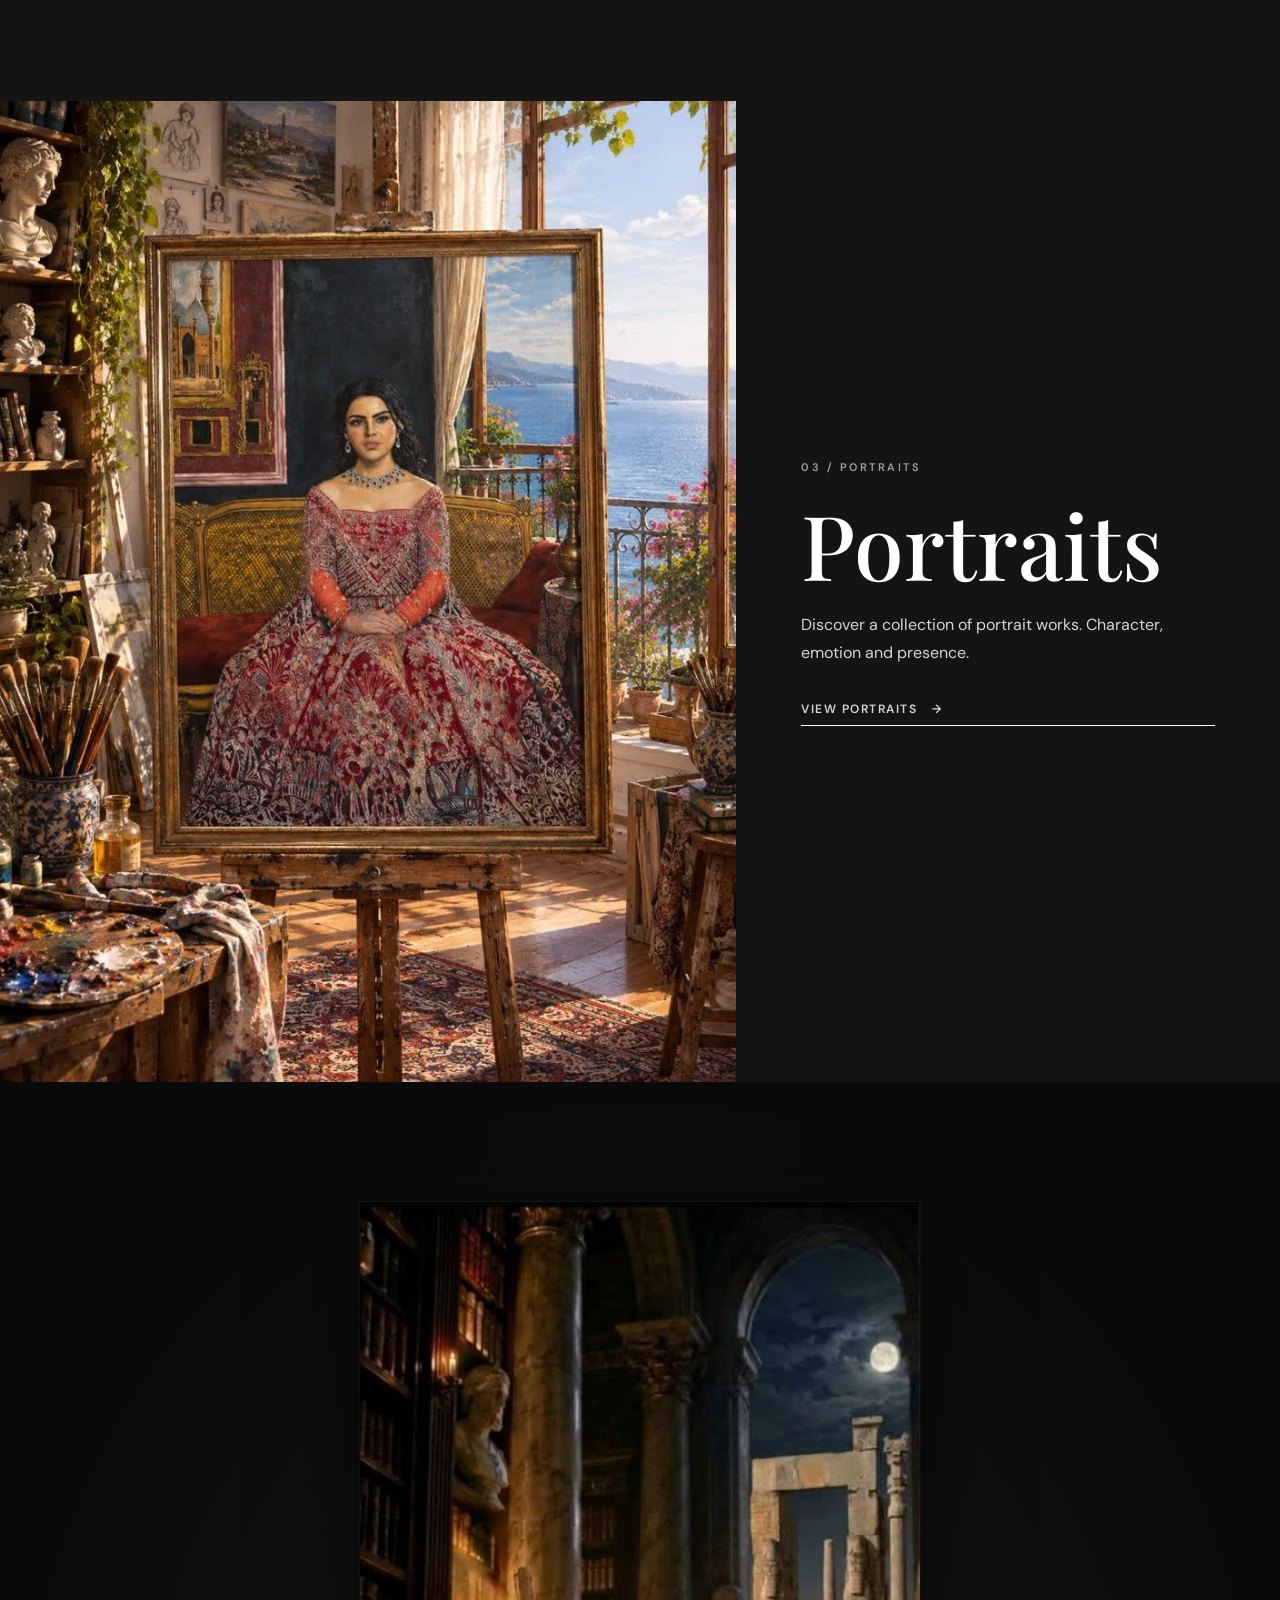
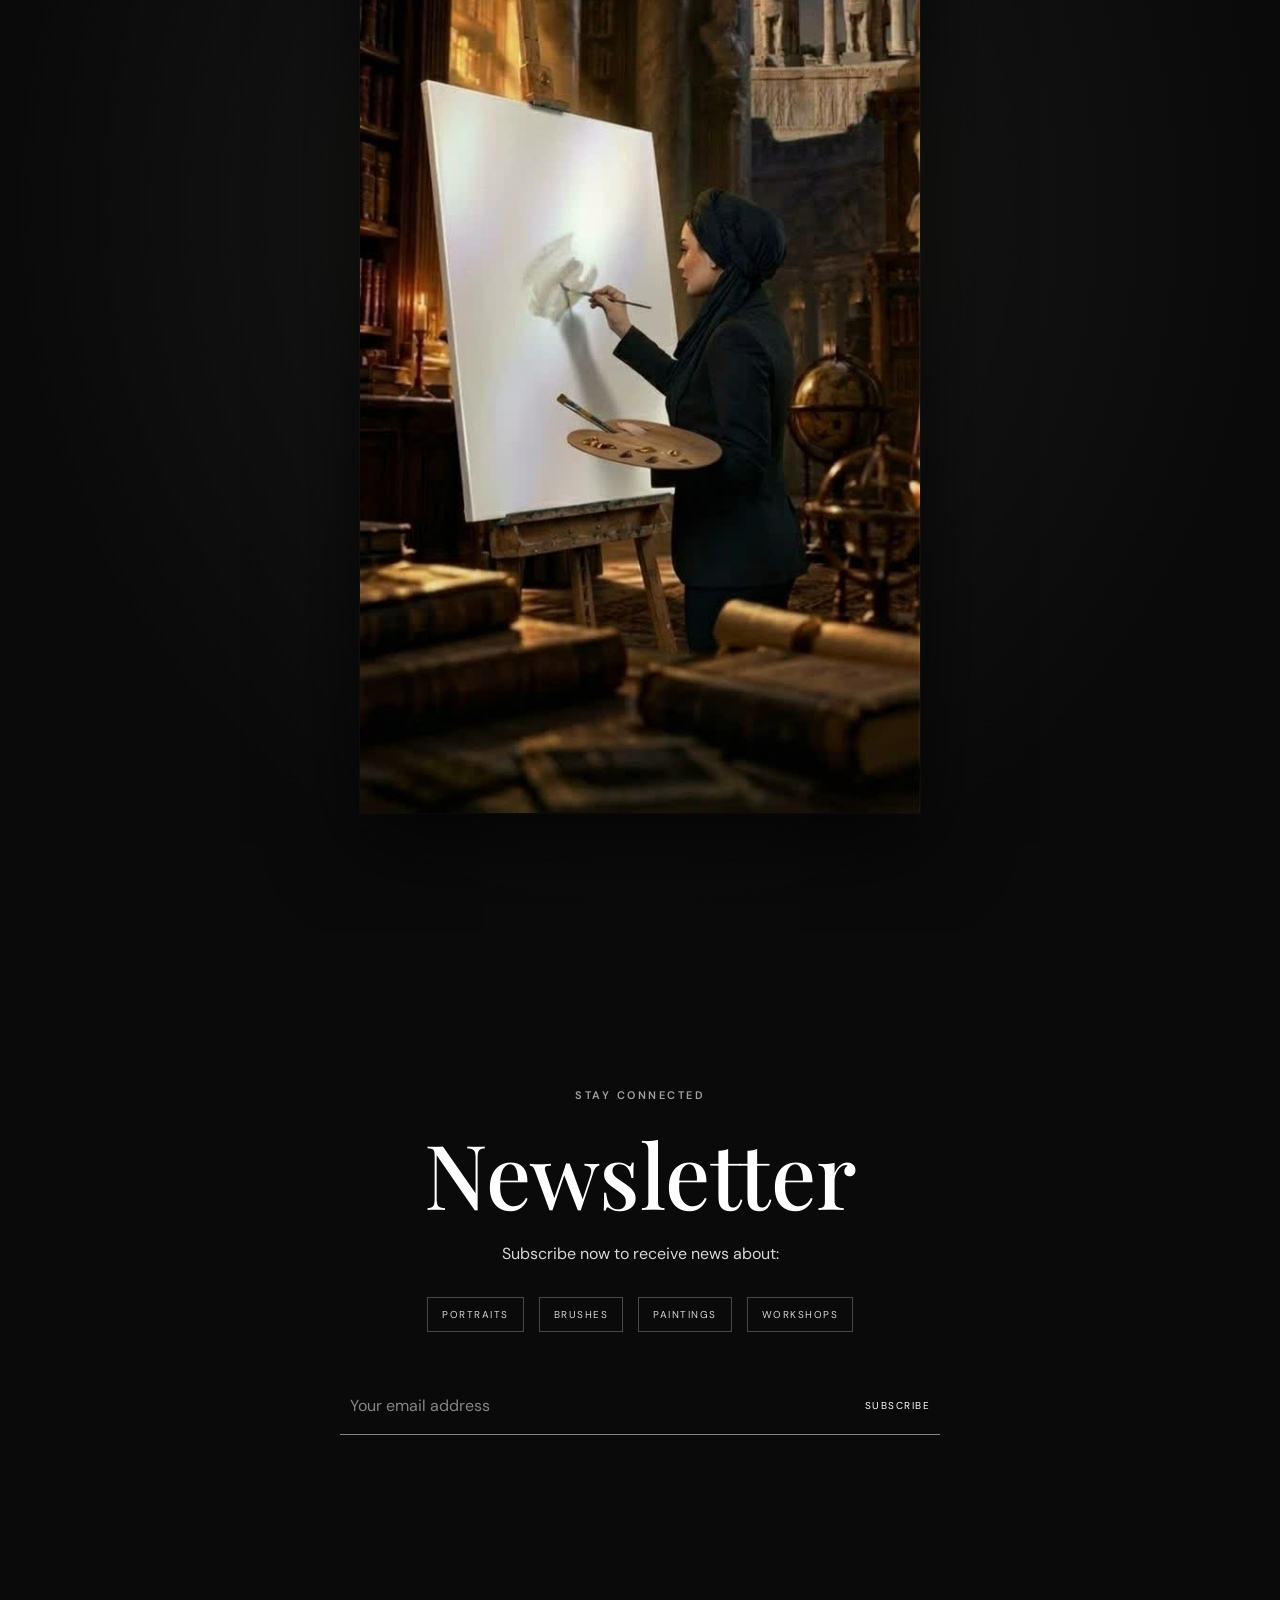
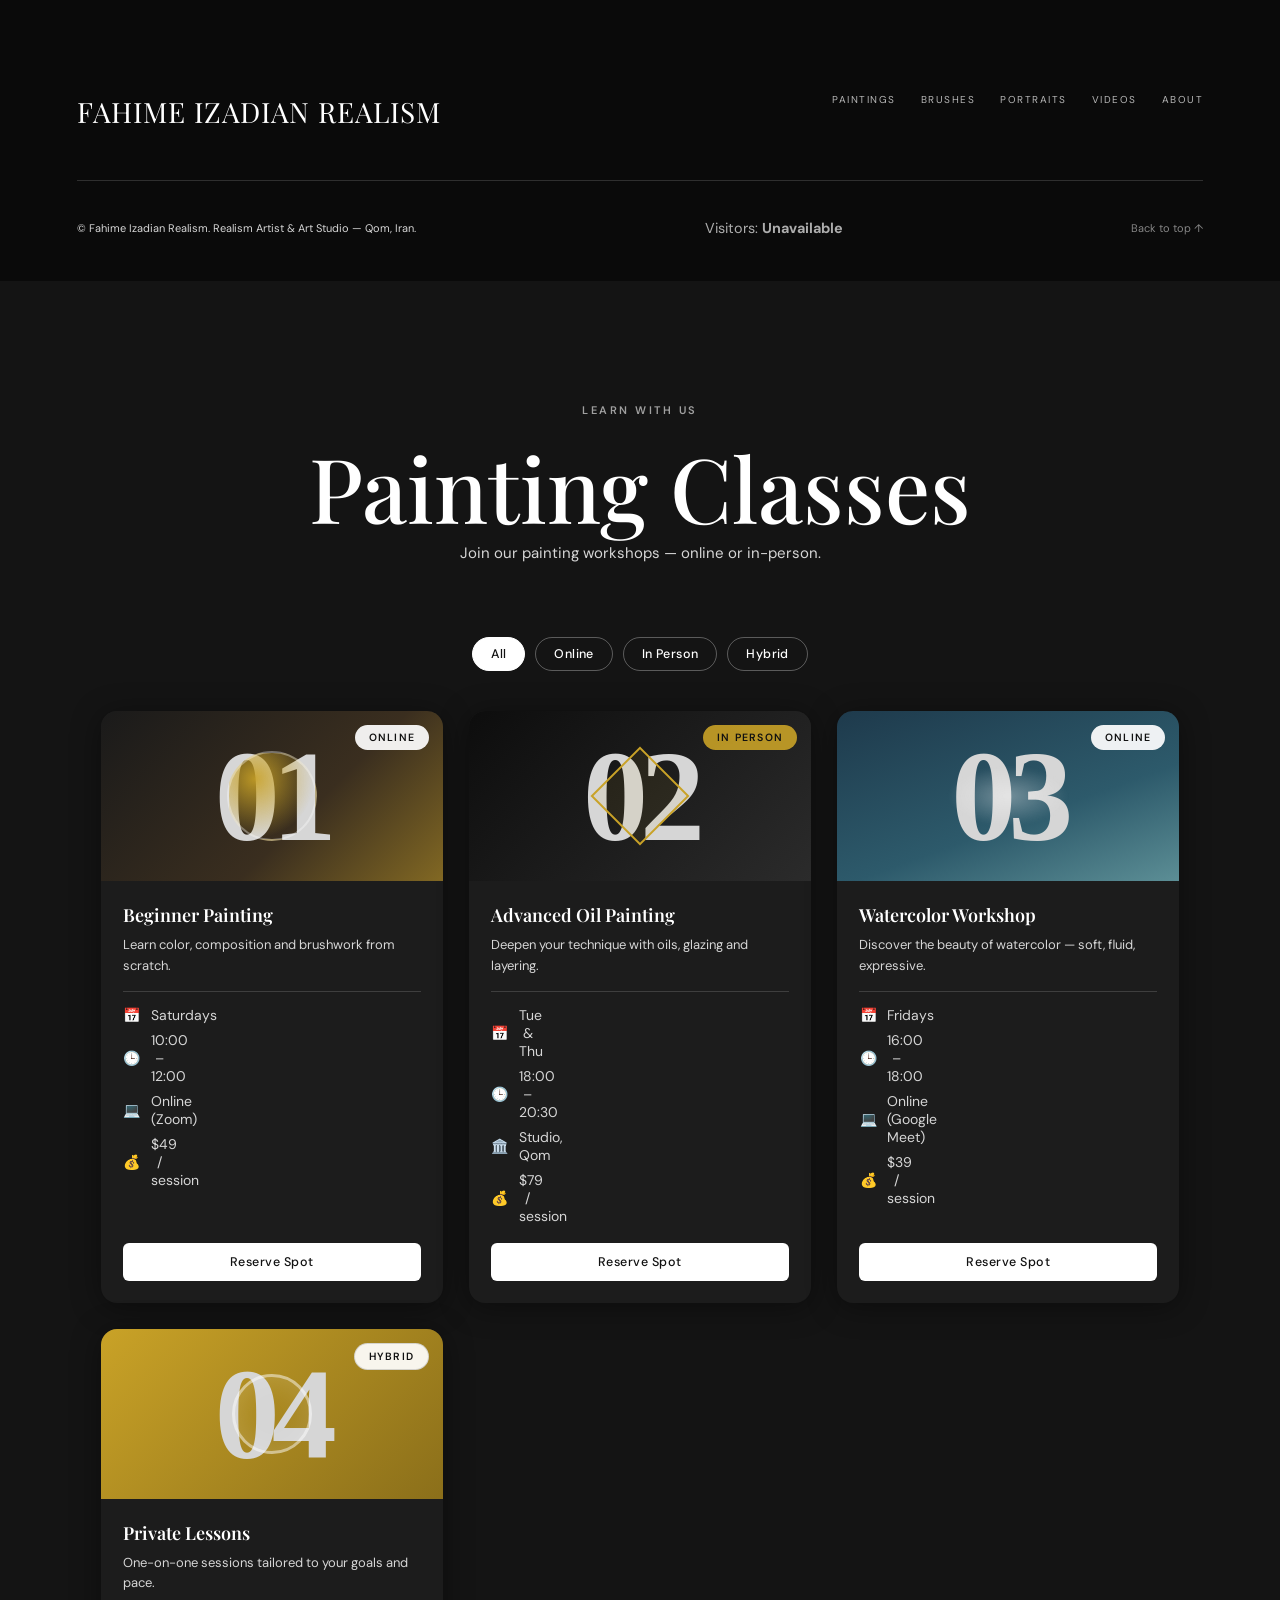
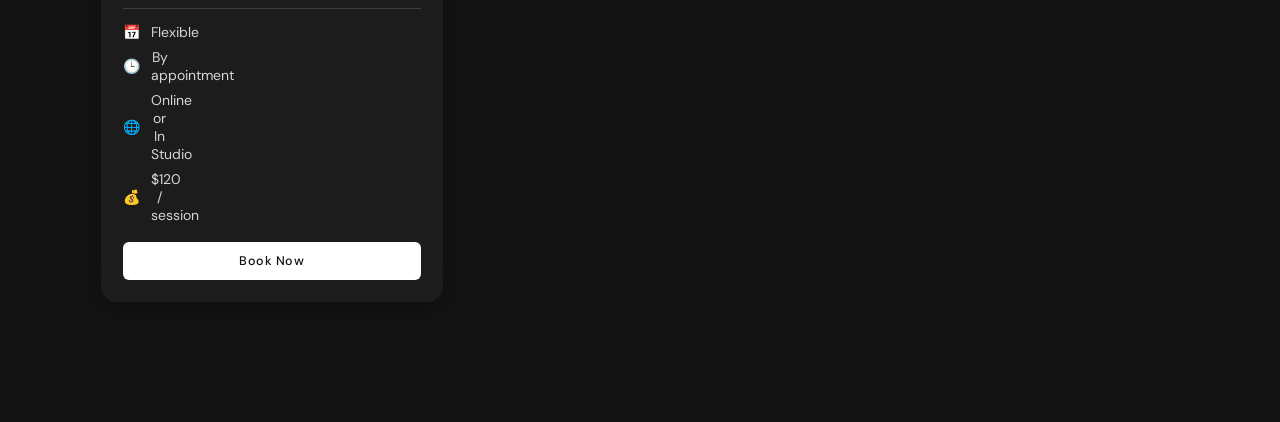
==== commit c04aef1d: "Update index.html" ====
--- a/index.html
+++ b/index.html
@@ -466,11 +466,11 @@
   <script data-goatcounter="https://paintersite.goatcounter.com/count"
           async src="//gc.zgo.at/count.js"></script>
 
-  <!-- اسکریپت دریافت و نمایش عدد به صورت متن -->
+  <!-- اسکریپت دریافت و نمایش عدد کل بازدیدها -->
   <script>
     document.addEventListener("DOMContentLoaded", function() {
-      // آدرس API اصلاح شد (بدون نقطه)
-      fetch('https://paintersite.goatcounter.com/counter/TOTAL.json')
+      // حذف کلمه TOTAL برای خواندن کل آمار دامنه
+      fetch('https://paintersite.goatcounter.com/counter/.json')
         .then(response => {
           if (!response.ok) throw new Error('Network response was not ok');
           return response.json();
@@ -488,7 +488,6 @@
         });
     });
   </script>
-
 </body>
 </html>
   
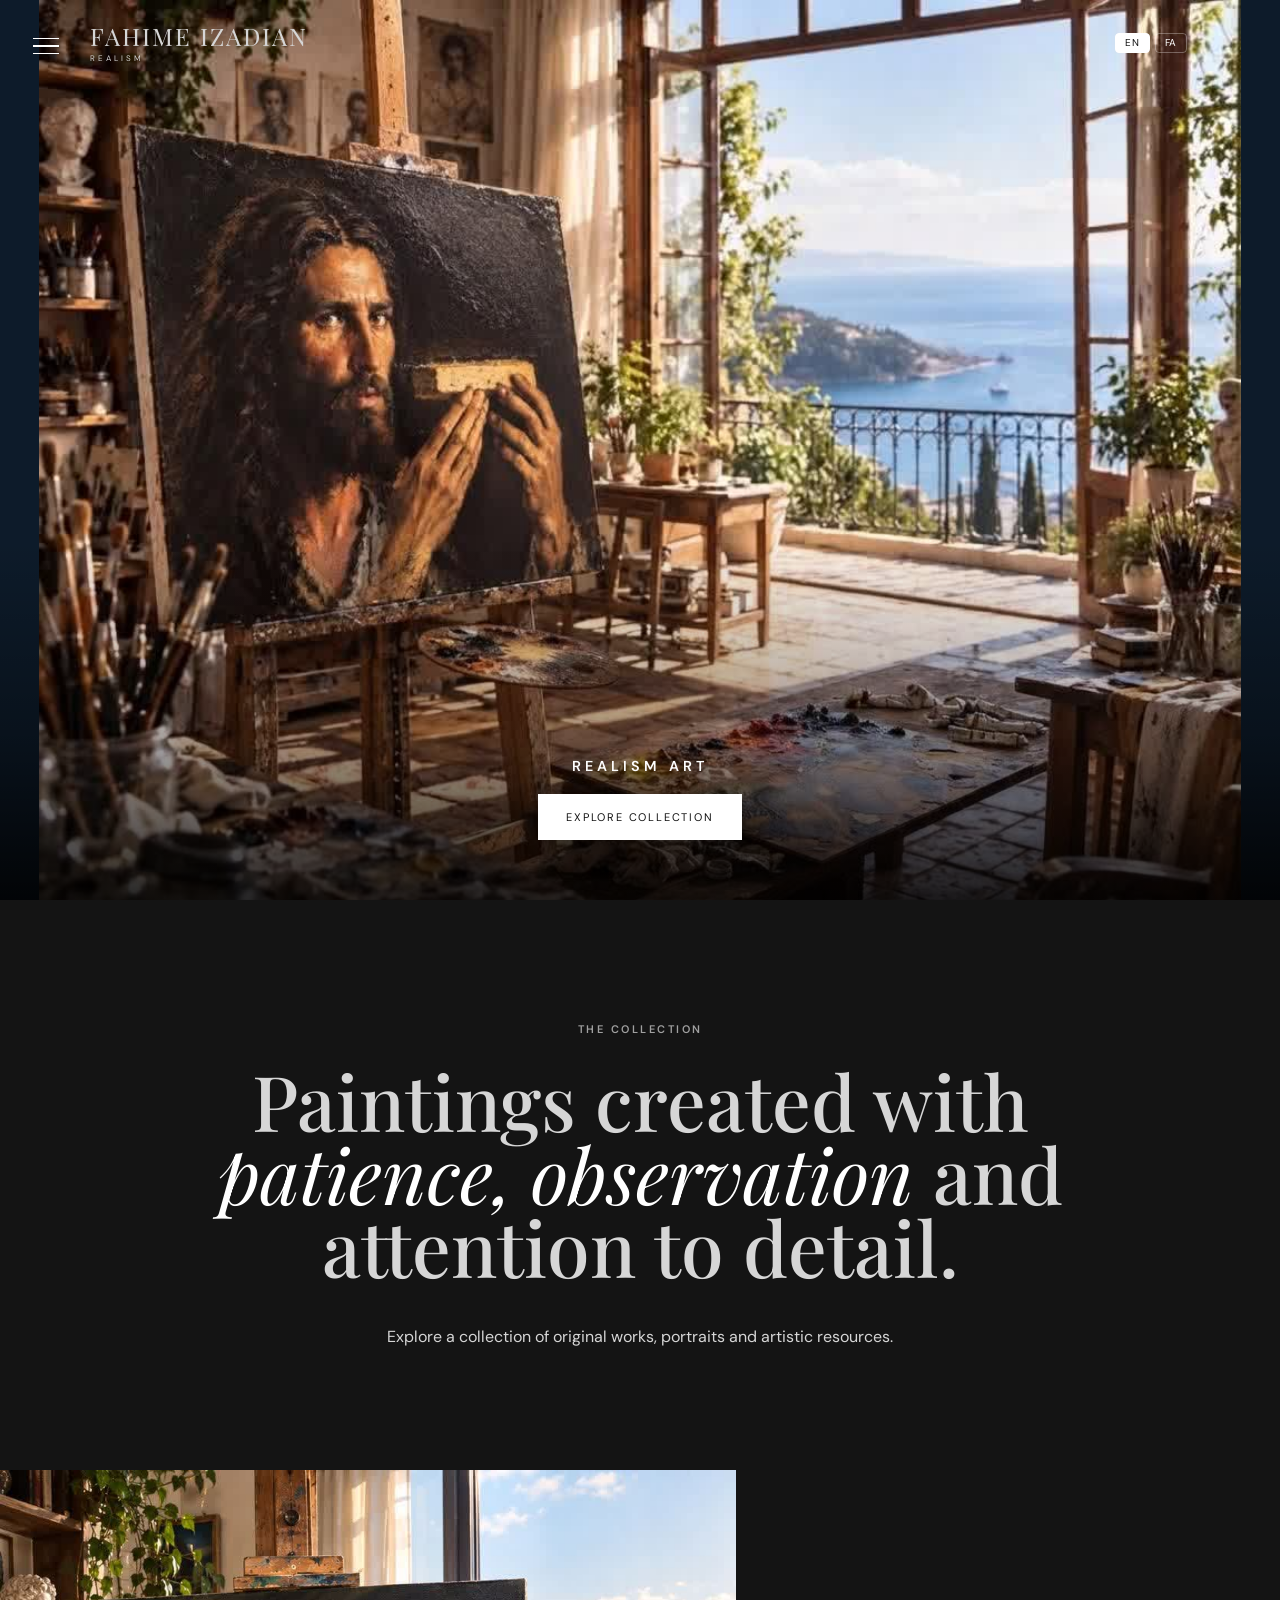
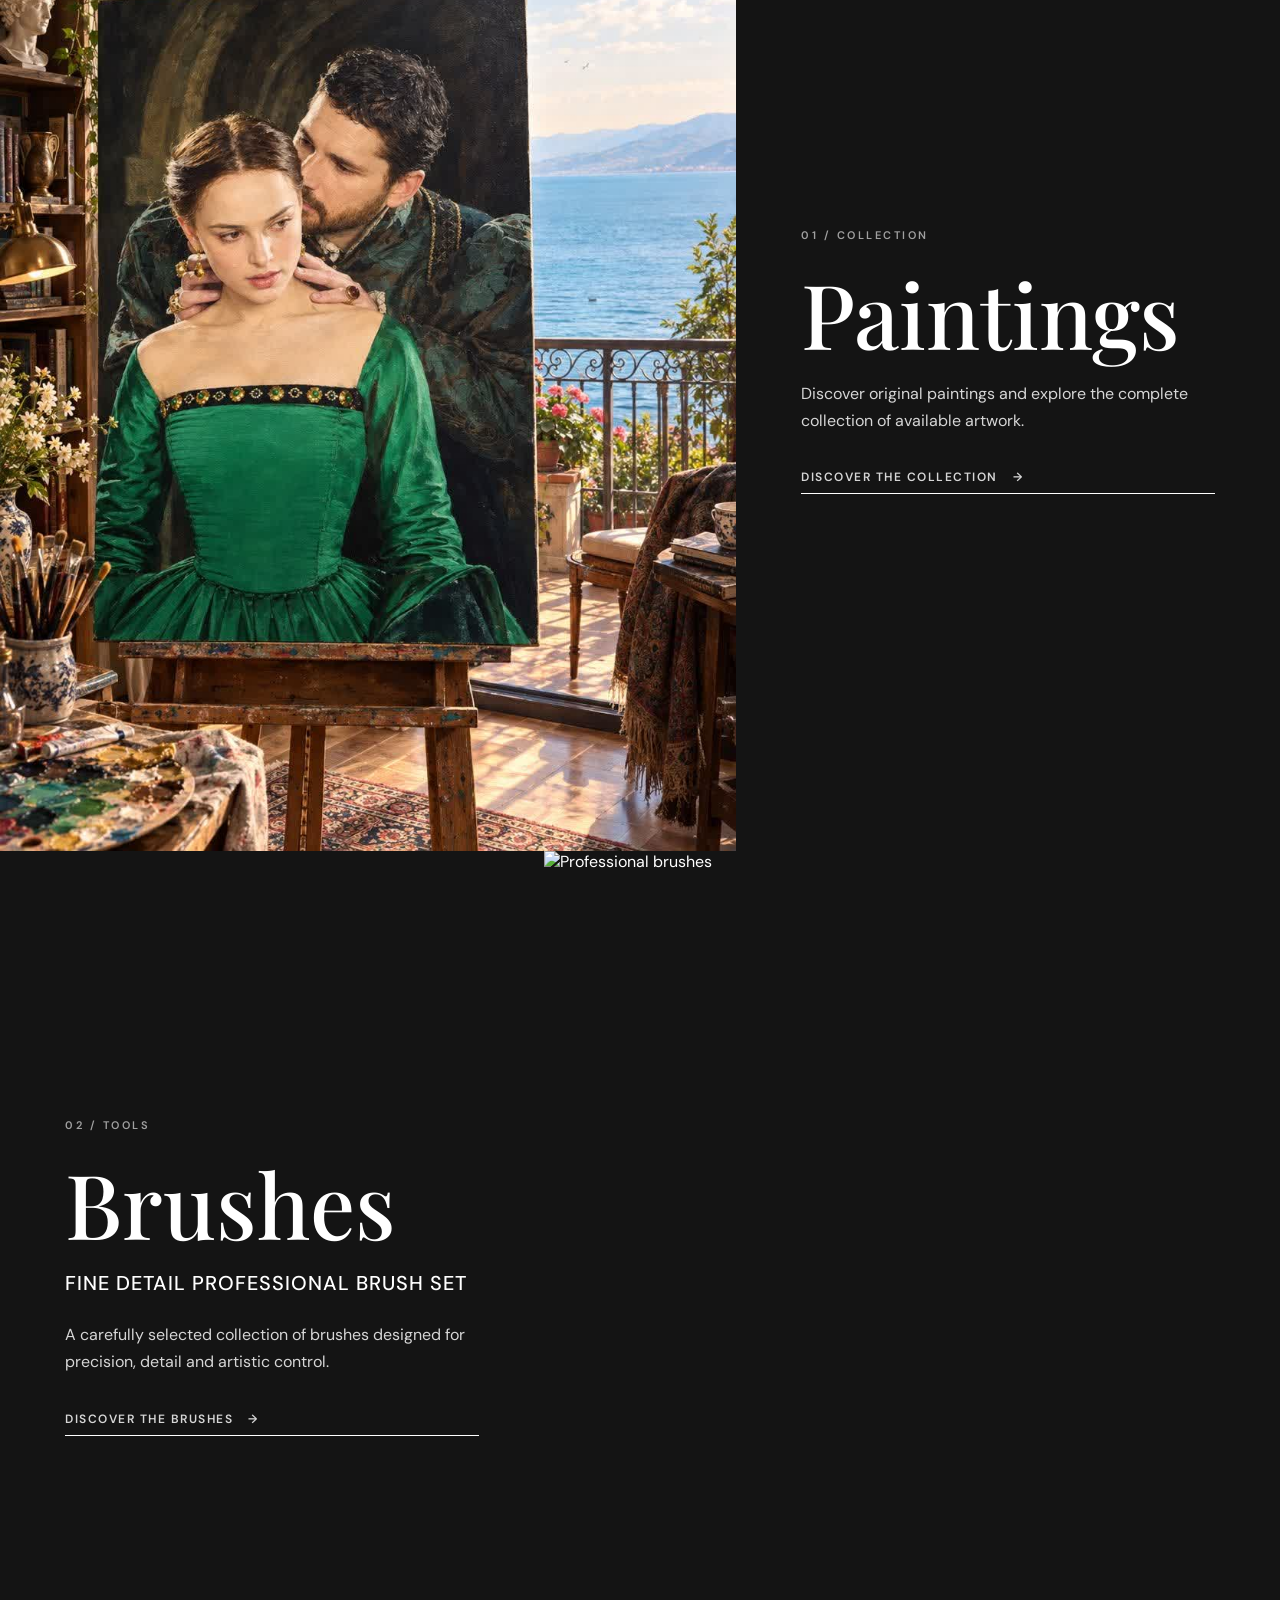
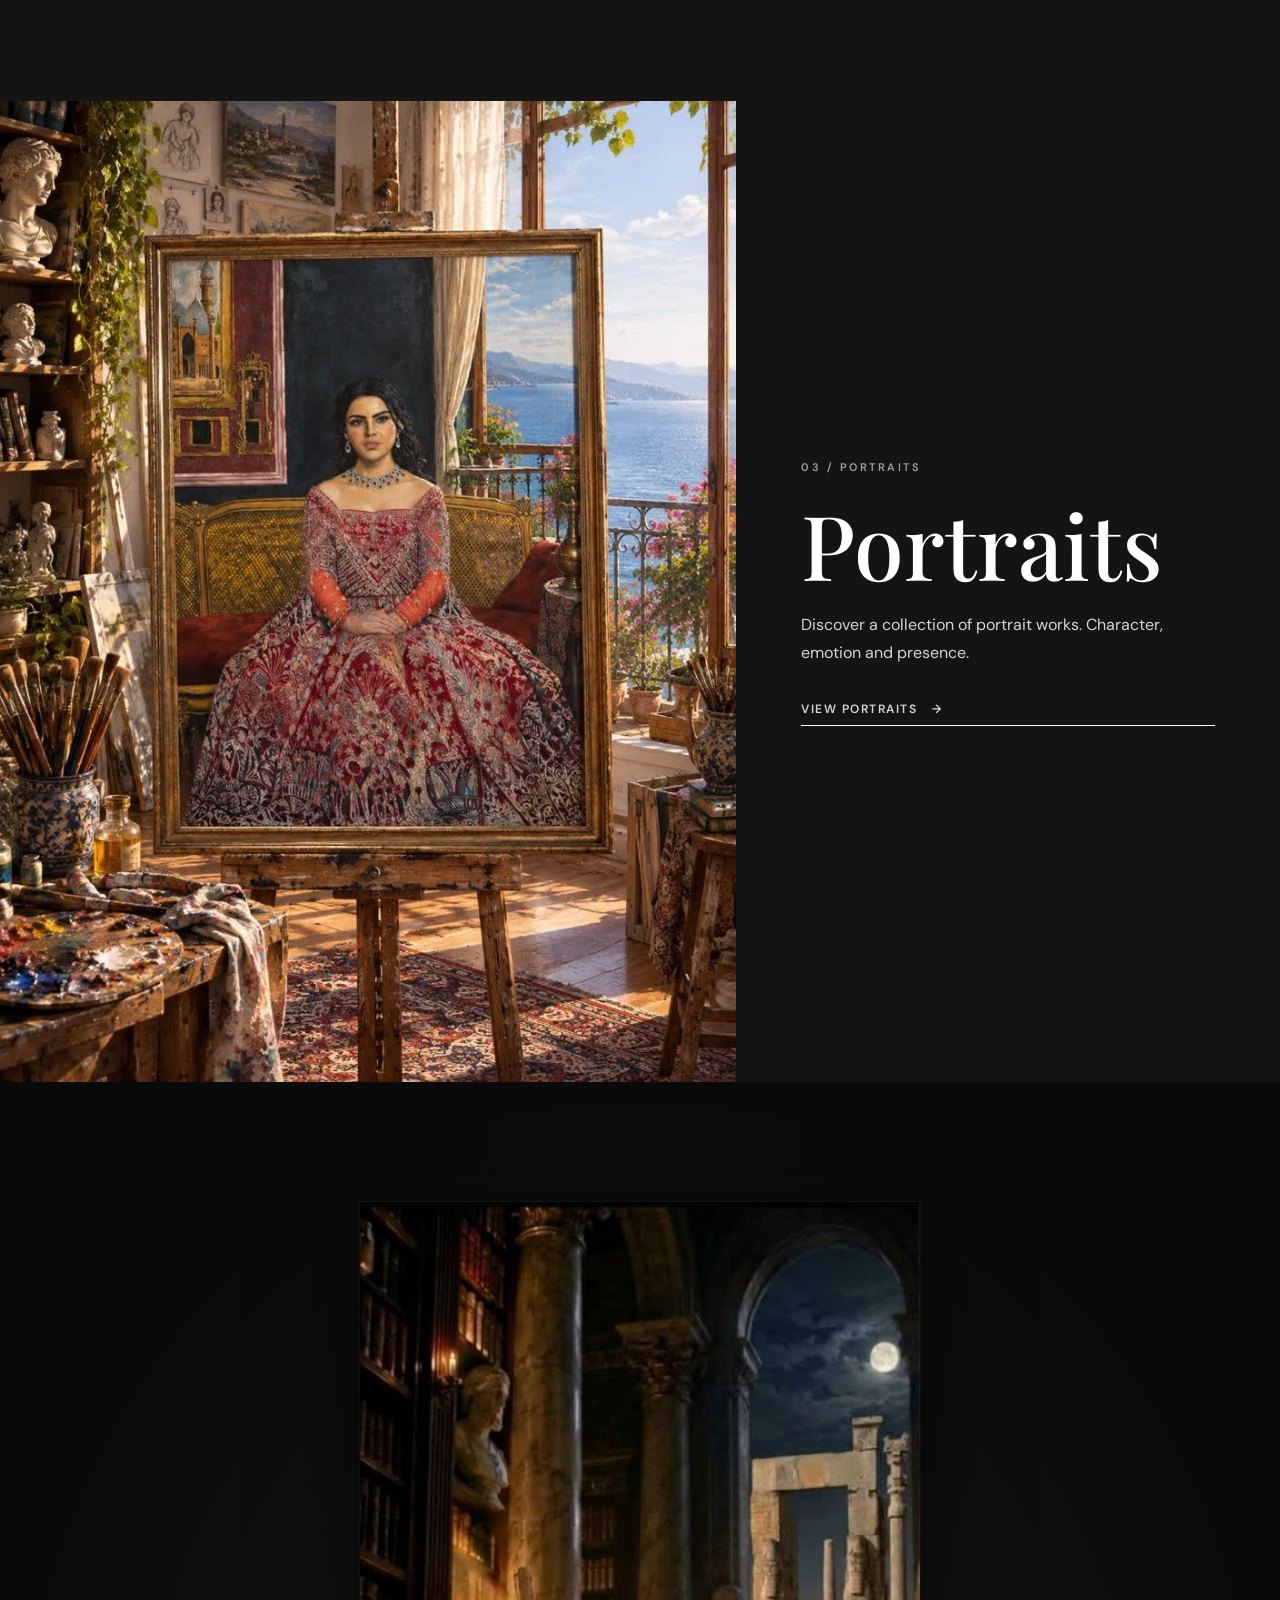
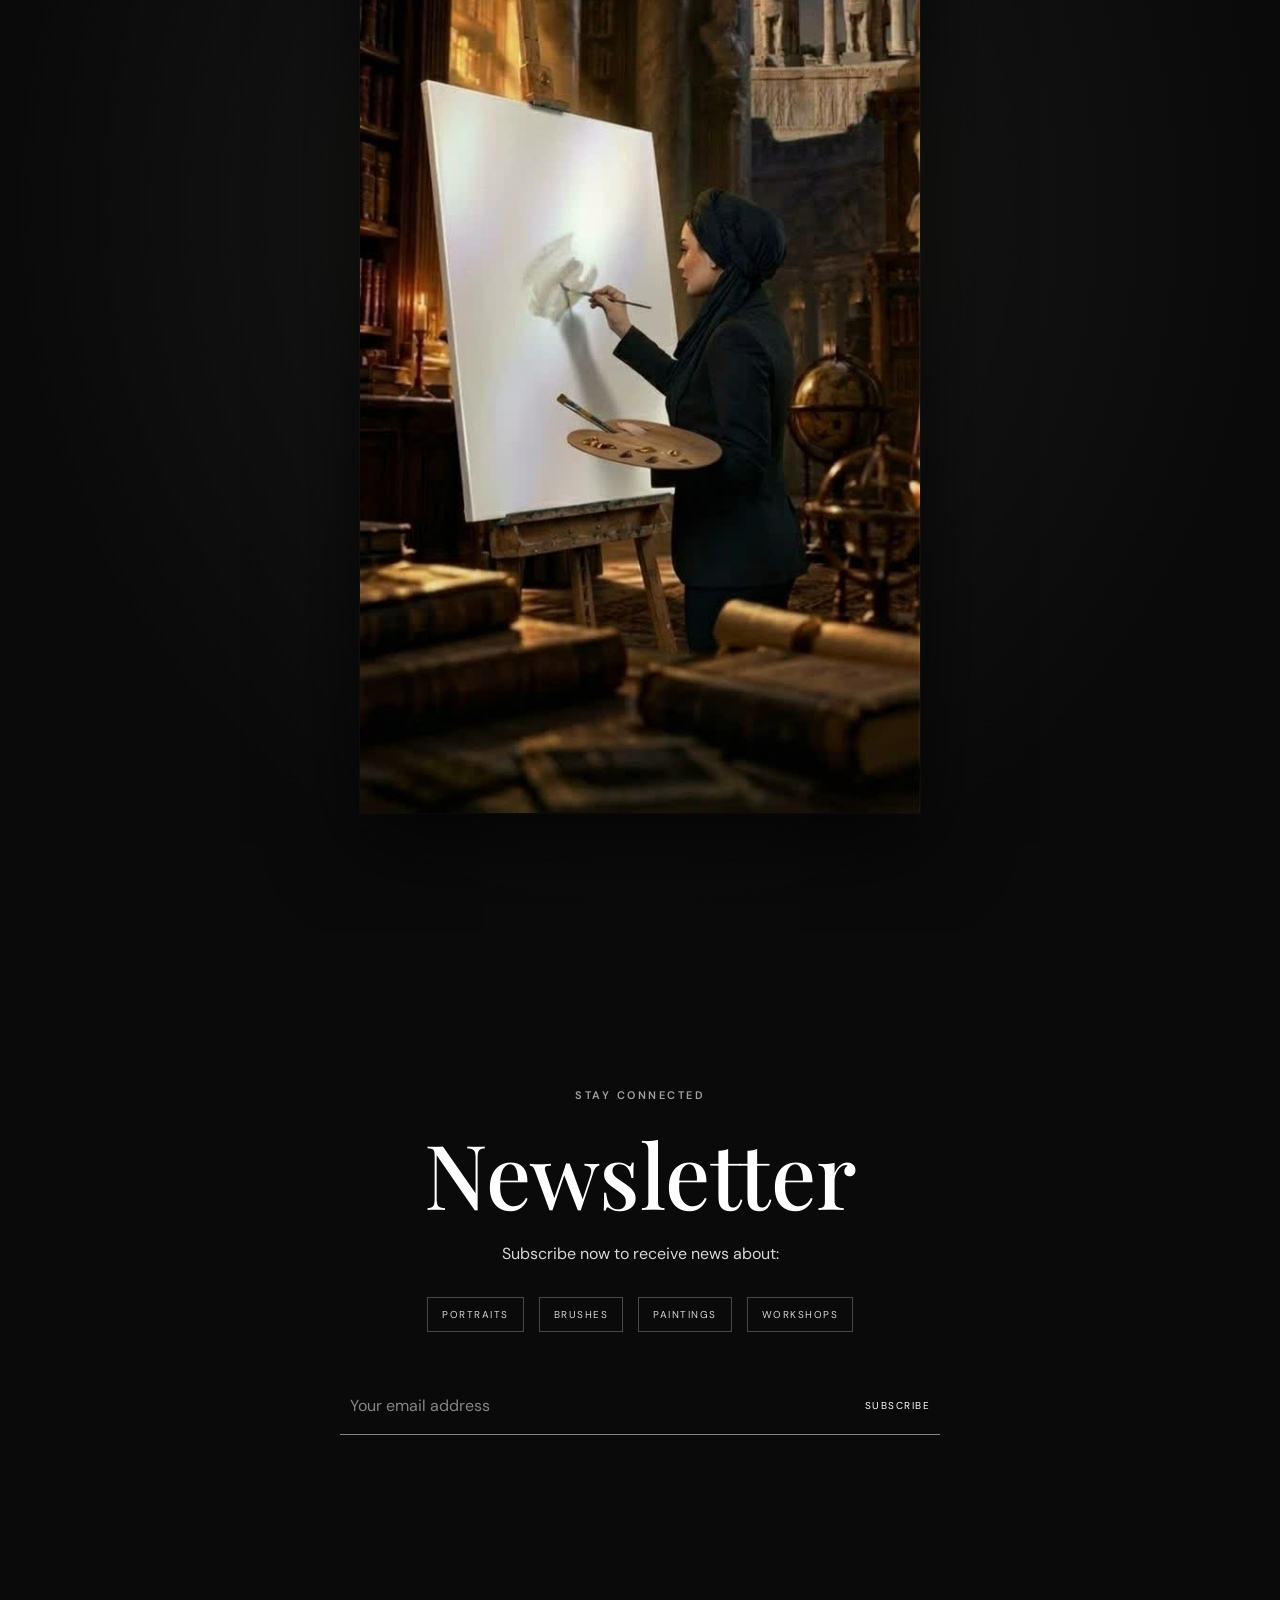
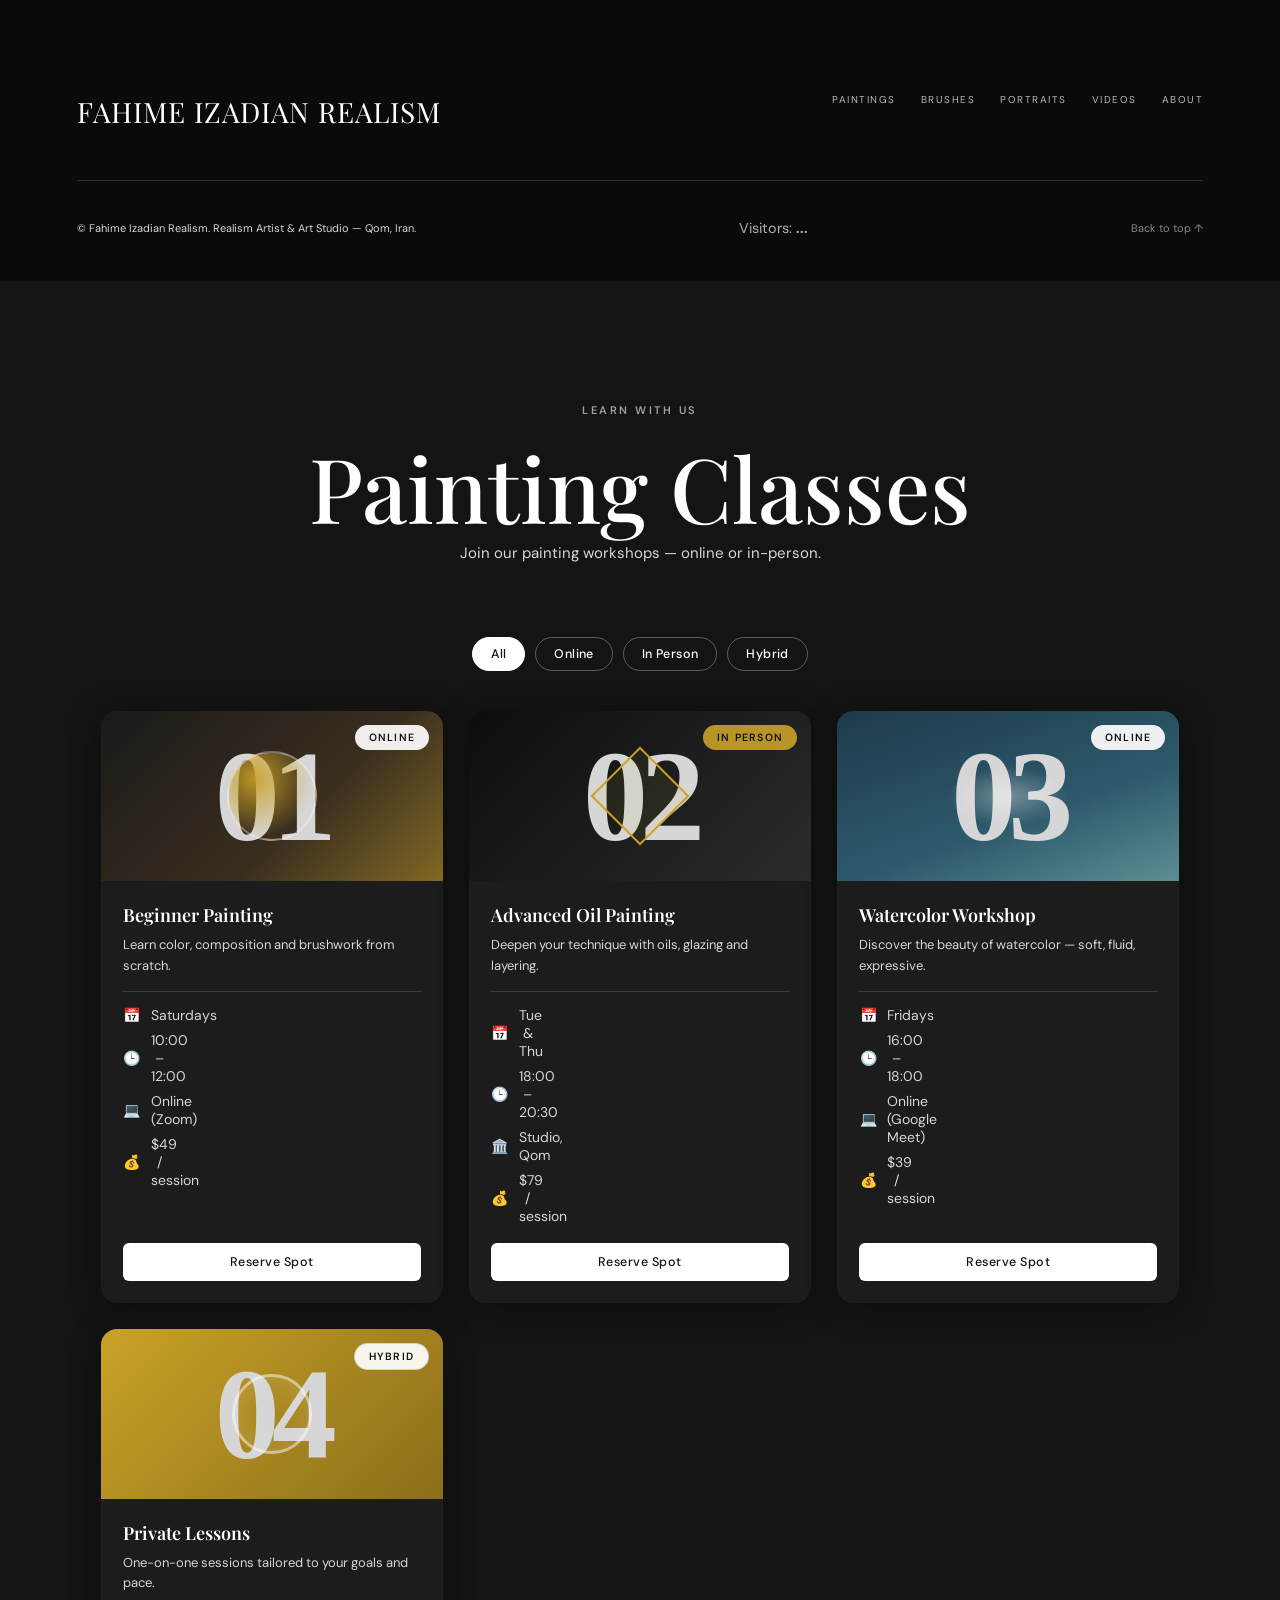
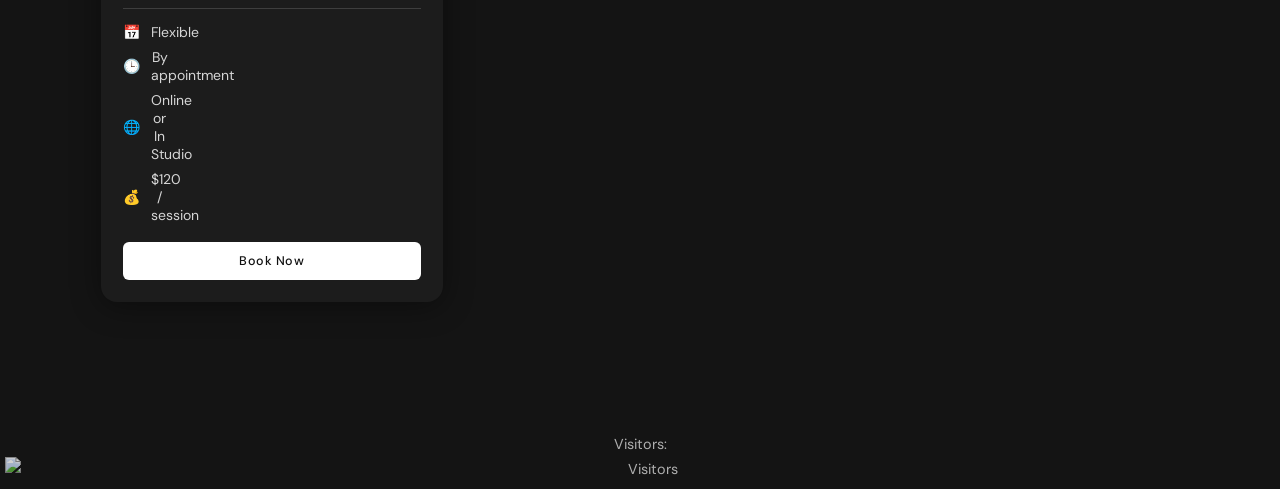
==== commit f0e7f13d: "Update index.html" ====
--- a/index.html
+++ b/index.html
@@ -458,36 +458,21 @@
     </div>
 
   </section>
-  <!-- =========================
-       GOATCOUNTER SCRIPTS
+    <!-- =========================
+       GOATCOUNTER (نسخه تصویری)
   ========================== -->
   
-  <!-- اسکریپت اصلی ردیابی (آدرس اصلاح شد) -->
+  <!-- اسکریپت اصلی ردیابی -->
   <script data-goatcounter="https://paintersite.goatcounter.com/count"
           async src="//gc.zgo.at/count.js"></script>
 
-  <!-- اسکریپت دریافت و نمایش عدد کل بازدیدها -->
-  <script>
-    document.addEventListener("DOMContentLoaded", function() {
-      // حذف کلمه TOTAL برای خواندن کل آمار دامنه
-      fetch('https://paintersite.goatcounter.com/counter/.json')
-        .then(response => {
-          if (!response.ok) throw new Error('Network response was not ok');
-          return response.json();
-        })
-        .then(data => {
-          if (data && data.count) {
-            document.getElementById('stats').innerText = data.count;
-          } else {
-            document.getElementById('stats').innerText = '0';
-          }
-        })
-        .catch(error => {
-          document.getElementById('stats').innerText = 'Unavailable';
-          console.warn('GoatCounter blocked or failed to load:', error);
-        });
-    });
-  </script>
+  <!-- نمایش شمارنده به صورت تصویر رسمی (بدون نیاز به جاوااسکریپت) -->
+  <p class="visitor-counter" style="font-family: inherit; font-size: 0.9rem; opacity: 0.8; margin: 10px 0; text-align: center; color: inherit;">
+    <span data-lang-key="visitors">Visitors:</span> 
+    <img src="https://paintersite.goatcounter.com/counter/.png" 
+         alt="Visitors" 
+         style="height: 22px; vertical-align: middle; margin-left: 5px;">
+  </p>
 </body>
 </html>
   
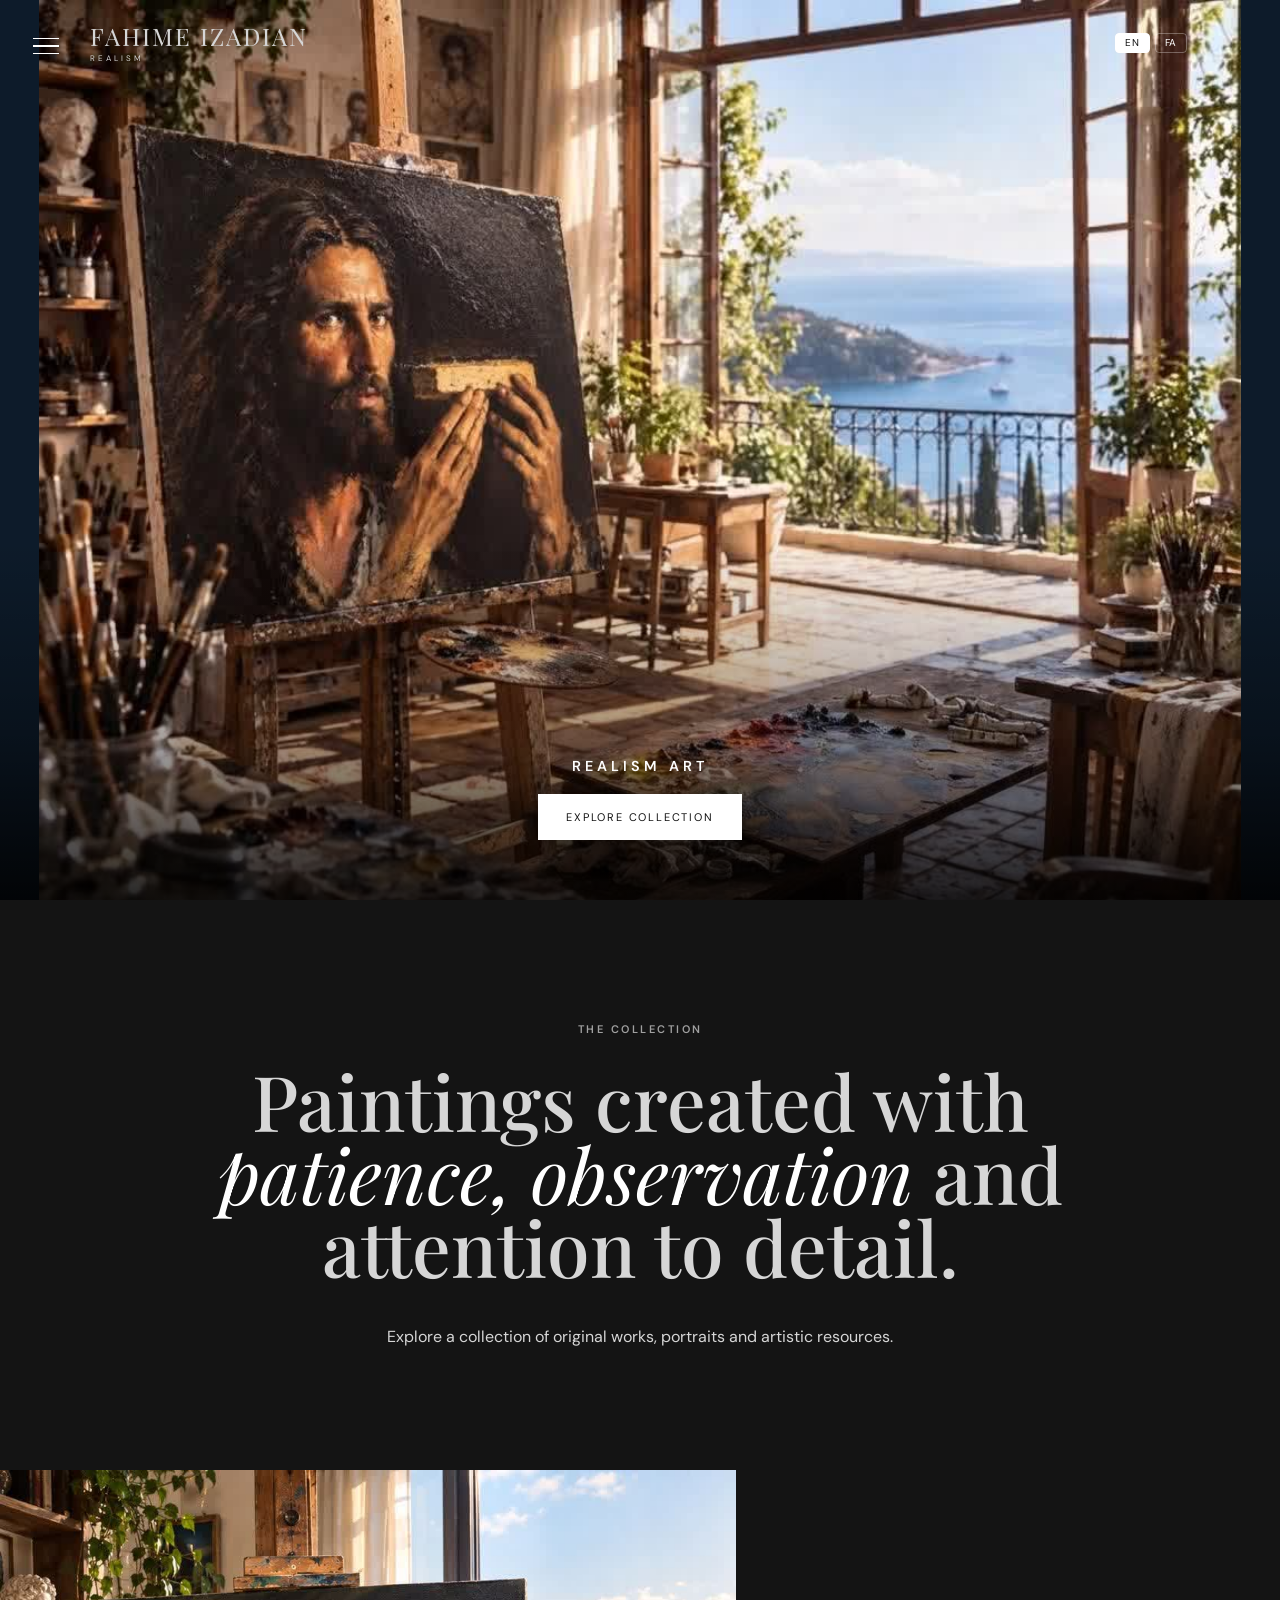
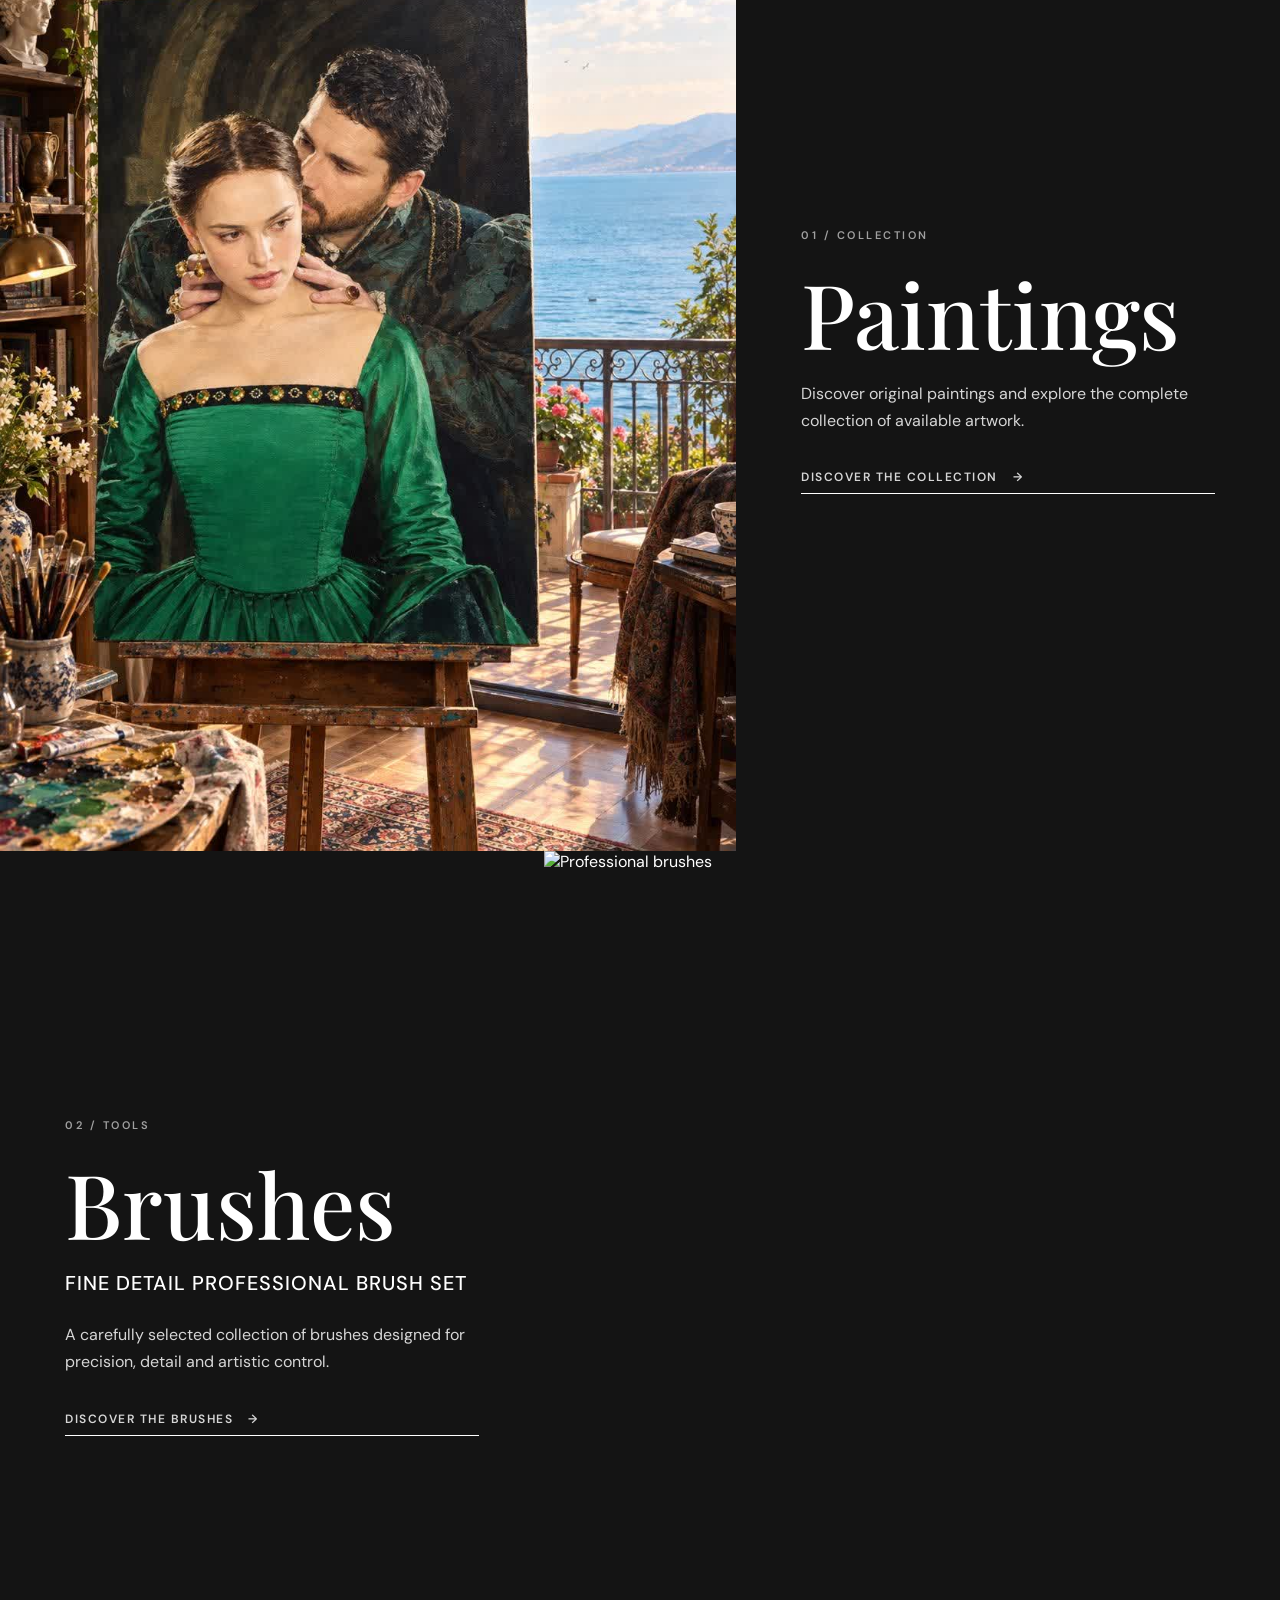
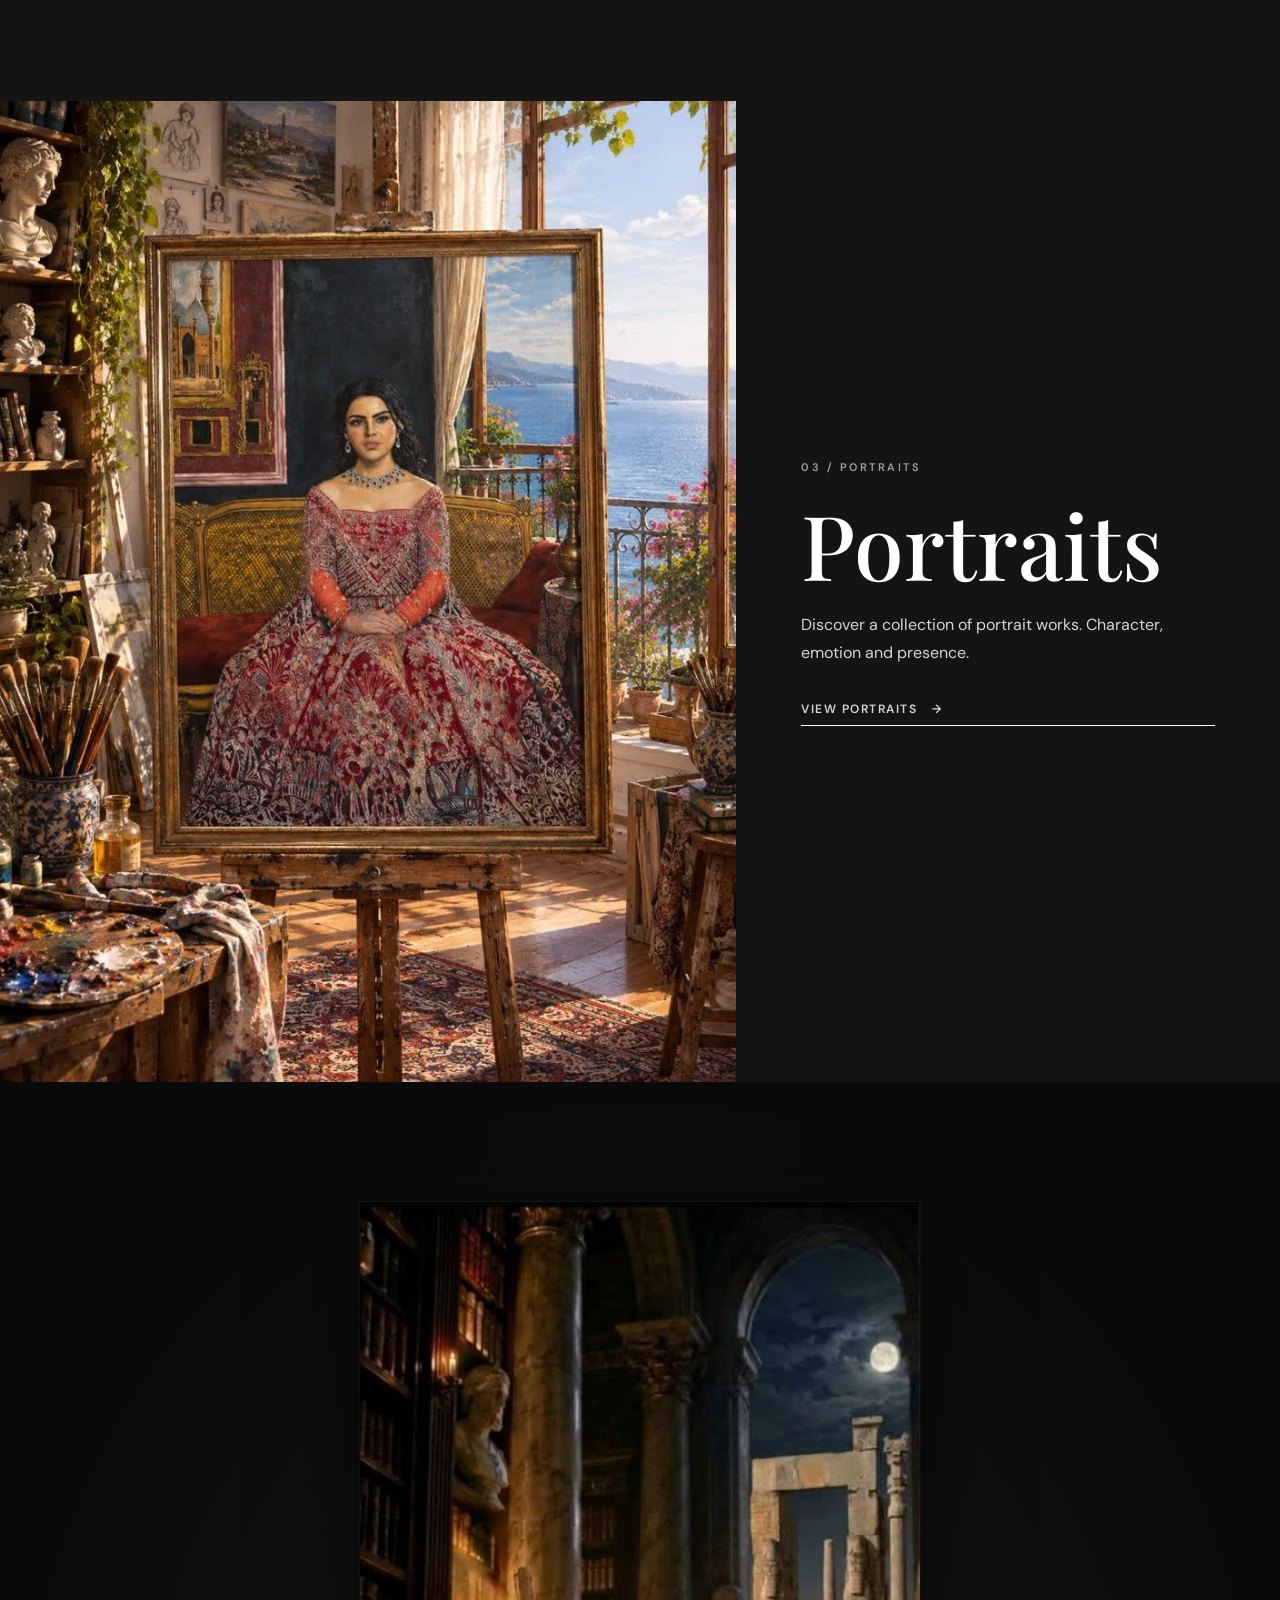
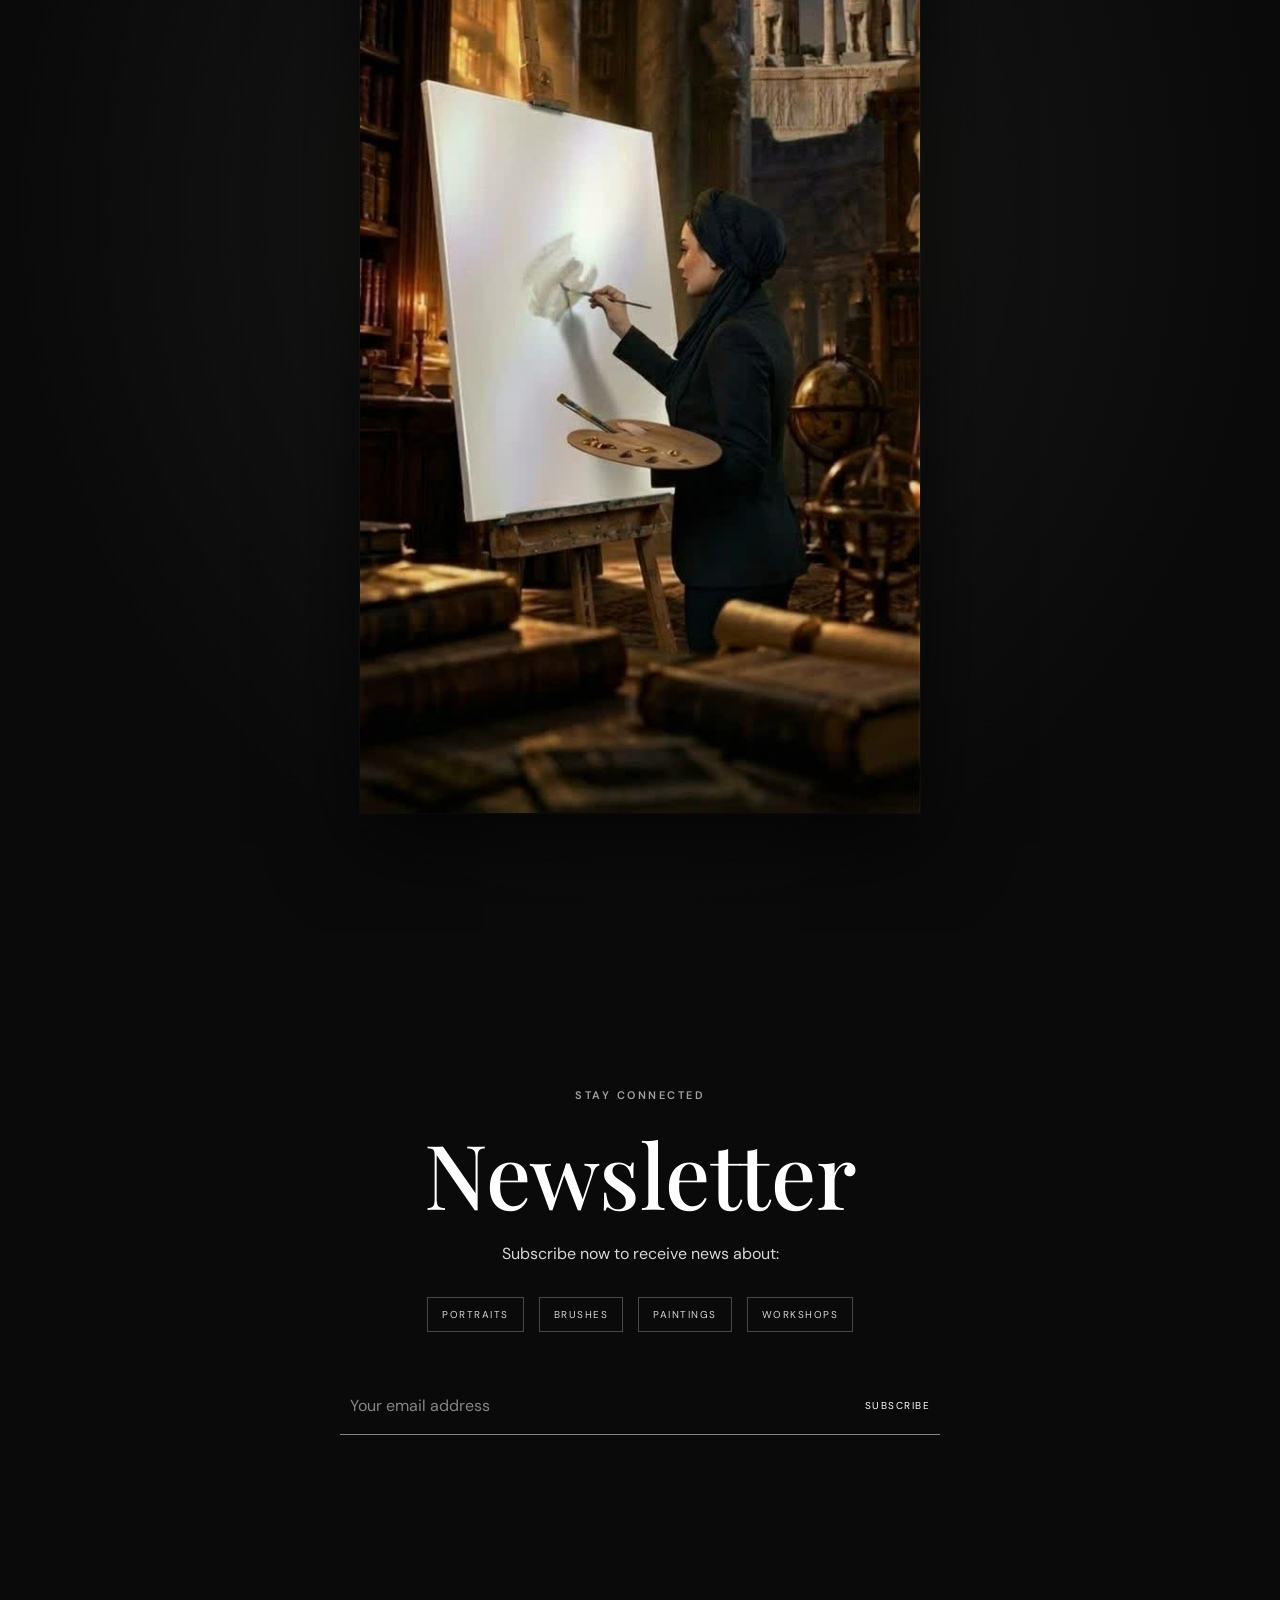
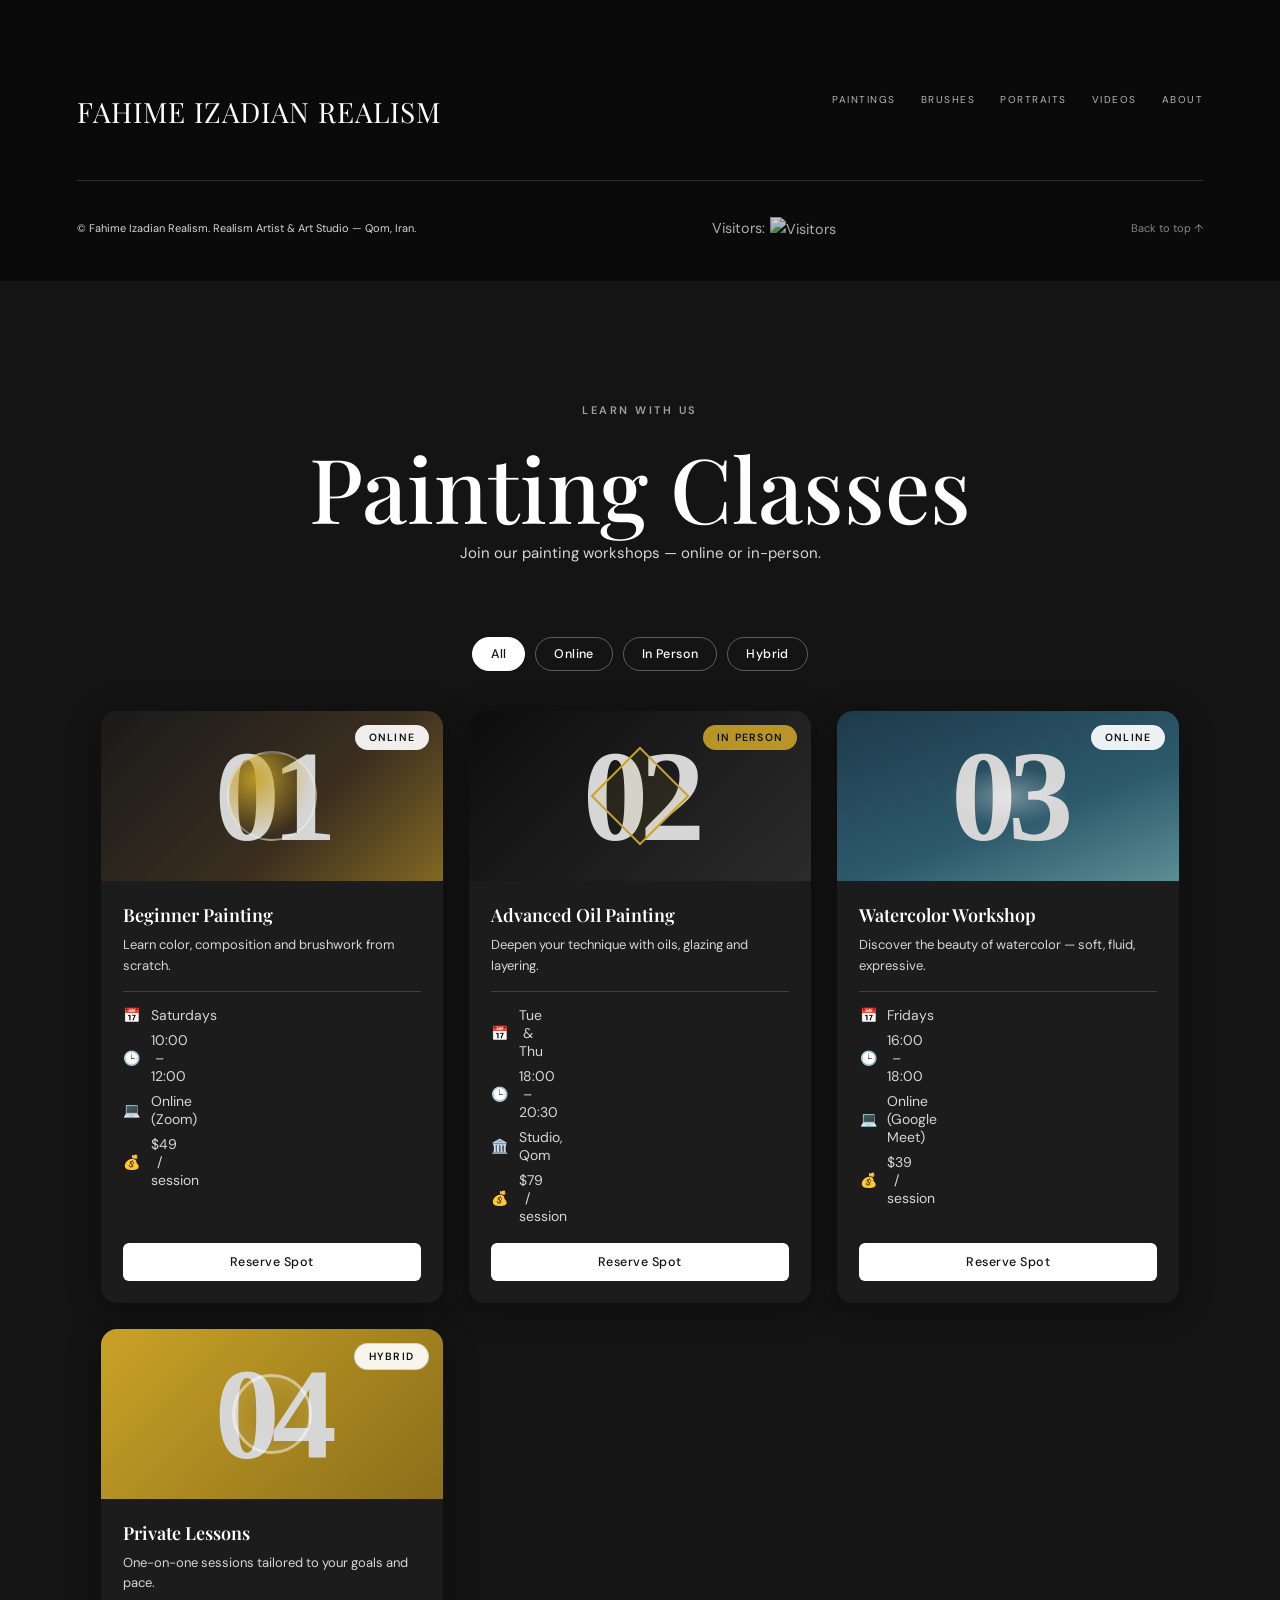
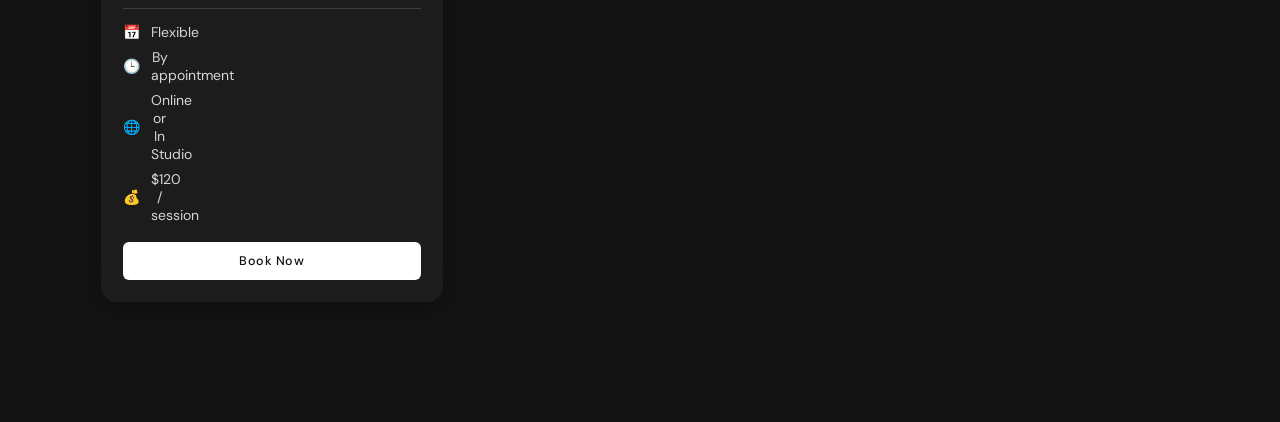
==== commit 7ab9509d: "Update index.html" ====
--- a/index.html
+++ b/index.html
@@ -11,7 +11,6 @@
     content="Realism Artist & Art Studio — Qom, Iran"
   />
 
-  <!-- Preconnect برای لود سریع فونت‌ها -->
   <link rel="preconnect" href="https://fonts.googleapis.com">
   <link rel="preconnect" href="https://fonts.gstatic.com" crossorigin>
   <link rel="preconnect" href="https://cdn.jsdelivr.net" crossorigin>
@@ -23,305 +22,166 @@
 
 <body>
 
-  <!-- =========================
-       SIDE MENU (سه‌خطی گوشه)
-  ========================== -->
-  <button
-    class="side-menu-toggle"
-    id="sideMenuToggle"
-    aria-label="Open side menu"
-    aria-expanded="false"
-  >
+  <button class="side-menu-toggle" id="sideMenuToggle" aria-label="Open side menu" aria-expanded="false">
     <span></span>
     <span></span>
     <span></span>
   </button>
 
   <nav class="side-menu" id="sideMenu">
-
     <a href="index.html" class="side-menu-home" data-lang-key="nav_home">HOME</a>
-
     <a href="paintings.html" data-lang-key="nav_paintings">Paintings</a>
     <a href="brushes.html" data-lang-key="nav_brushes">Brushes</a>
     <a href="prints.html" data-lang-key="nav_prints">Prints</a>
     <a href="videos.html" data-lang-key="nav_videos">Videos</a>
     <a href="about.html" data-lang-key="nav_about">About</a>
     <a href="contact.html" data-lang-key="nav_contact">Contact</a>
-
   </nav>
 
   <div class="side-menu-backdrop" id="sideMenuBackdrop"></div>
 
-  <!-- =========================
-       HEADER
-  ========================== -->
   <header class="header" id="home">
     <div class="header-container">
-
       <a href="#home" class="logo">
         <span class="logo-main" data-lang-key="logo_main">FAHIME IZADIAN</span>
         <span class="logo-sub" data-lang-key="logo_sub">REALISM</span>
       </a>
-
       <div class="lang-switcher">
         <button class="lang-btn active" data-lang="en">EN</button>
         <button class="lang-btn" data-lang="fa">FA</button>
       </div>
-
     </div>
   </header>
 
-    <!-- =========================
-       HERO
-  ========================== -->
   <section class="hero">
-
     <div class="hero-bg">
       <img src="hero.jpg" alt="Fahime Izadian painting in studio" />
     </div>
-
     <div class="hero-overlay"></div>
-
     <div class="hero-content">
-
       <p class="eyebrow" data-lang-key="hero_eyebrow">REALISM ART</p>
-
       <a href="paintings.html" class="button button-light" data-lang-key="hero_button">
         Explore Collection
       </a>
-
-    </div>
-
+    </div>
     <div class="scroll-indicator">
       <span data-lang-key="hero_scroll">SCROLL</span>
       <div></div>
     </div>
-
-  </section>
-
-  <!-- =========================
-       INTRO
-  ========================== -->
+  </section>
+
   <section class="intro section-padding">
-
     <div class="intro-content reveal">
-
       <p class="eyebrow dark" data-lang-key="intro_eyebrow">THE COLLECTION</p>
-
       <h2>
         <span data-lang-key="intro_title_1">Paintings created with</span>
         <em data-lang-key="intro_title_em">patience, observation</em>
         <span data-lang-key="intro_title_2">and attention to detail.</span>
       </h2>
-
       <p class="intro-text" data-lang-key="intro_text">
         Explore a collection of original works, portraits and artistic resources.
       </p>
-
-    </div>
-
-  </section>
-
-  <!-- =========================
-       PAINTINGS
-  ========================== -->
+    </div>
+  </section>
+
   <section class="feature-section" id="paintings">
-
     <div class="feature-image reveal">
-      <img
-        src="emeraldembrace.jpg"
-        alt="Paintings collection"
-      />
-    </div>
-
+      <img src="emeraldembrace.jpg" alt="Paintings collection" />
+    </div>
     <div class="feature-content reveal">
-
       <p class="eyebrow dark" data-lang-key="paintings_eyebrow">01 / COLLECTION</p>
-
       <h2 data-lang-key="paintings_title">Paintings</h2>
-
       <p data-lang-key="paintings_text">
         Discover original paintings and explore the complete collection
         of available artwork.
       </p>
-
       <a href="paintings.html" class="text-link">
         <span data-lang-key="paintings_link">Discover the collection</span>
         <span>→</span>
       </a>
-
-    </div>
-
-  </section>
-
-  <!-- =========================
-       BRUSHES
-  ========================== -->
+    </div>
+  </section>
+
   <section class="feature-section reverse" id="brushes">
-
     <div class="feature-image reveal">
-      <img
-        src="brushes.jpg"
-        alt="Professional brushes"
-      />
-    </div>
-
+      <img src="brushes.jpg" alt="Professional brushes" />
+    </div>
     <div class="feature-content reveal">
-
       <p class="eyebrow dark" data-lang-key="brushes_eyebrow">02 / TOOLS</p>
-
       <h2 data-lang-key="brushes_title">Brushes</h2>
-
       <h3 data-lang-key="brushes_subtitle">Fine Detail Professional Brush Set</h3>
-
       <p data-lang-key="brushes_text">
         A carefully selected collection of brushes designed for precision,
         detail and artistic control.
       </p>
-
       <a href="brushes.html" class="text-link">
         <span data-lang-key="brushes_link">Discover the brushes</span>
         <span>→</span>
       </a>
-
-    </div>
-
-  </section>
-
-  <!-- =========================
-       PORTRAITS
-  ========================== -->
+    </div>
+  </section>
+
   <section class="feature-section" id="prints">
-
     <div class="feature-image reveal">
-      <img
-        src="crimsonportrait.jpg"
-        alt="Portraits collection — Fahime Izadian"
-      />
-    </div>
-
+      <img src="crimsonportrait.jpg" alt="Portraits collection — Fahime Izadian" />
+    </div>
     <div class="feature-content reveal">
-
       <p class="eyebrow dark" data-lang-key="prints_eyebrow">03 / PORTRAITS</p>
-
       <h2 data-lang-key="prints_title">Portraits</h2>
-
       <p data-lang-key="prints_text">
         Discover a collection of portrait works, where each face
         tells a story of character, emotion and presence.
       </p>
-
       <a href="prints.html" class="text-link">
         <span data-lang-key="prints_button">View Portraits</span>
         <span>→</span>
       </a>
-
-    </div>
-
-  </section>
-
-  <!-- =========================
-       VIDEO MODAL
-  ========================== -->
+    </div>
+  </section>
+
   <div class="video-modal" id="videoModal">
-
     <div class="video-modal-backdrop"></div>
-
     <div class="video-modal-content">
-
-      <button
-        class="video-modal-close"
-        id="videoModalClose"
-        type="button"
-        aria-label="Close video"
-      >
+      <button class="video-modal-close" id="videoModalClose" type="button" aria-label="Close video">
         ×
       </button>
-
-      <video
-        id="modalVideo"
-        controls
-        controlsList="nodownload"
-        playsinline
-      >
-        <source
-          id="modalVideoSource"
-          src=""
-          type="video/mp4"
-        />
-
+      <video id="modalVideo" controls controlsList="nodownload" playsinline>
+        <source id="modalVideoSource" src="" type="video/mp4" />
         Your browser does not support HTML5 video.
       </video>
-
-    </div>
-
+    </div>
   </div>
 
-  <!-- =========================
-       ART COLLECTION — Pure Image
-  ========================== -->
   <section class="gallery-feature section-padding">
-
     <div class="gallery-image reveal">
       <img src="artcollection.jpg" alt="Art Collection — Fahime Izadian" />
     </div>
-
-  </section>
-
-  <!-- =========================
-       NEWSLETTER
-  ========================== -->
+  </section>
+
   <section class="newsletter" id="newsletter">
-
     <div class="newsletter-content reveal">
-
       <p class="eyebrow" data-lang-key="newsletter_eyebrow">STAY CONNECTED</p>
-
       <h2 data-lang-key="newsletter_title">Newsletter</h2>
-
       <p data-lang-key="newsletter_text">
         Subscribe now to receive news about:
       </p>
-
       <div class="newsletter-list">
         <span data-lang-key="newsletter_item_prints">Prints</span>
         <span data-lang-key="newsletter_item_brushes">Brushes</span>
         <span data-lang-key="newsletter_item_paintings">Paintings</span>
         <span data-lang-key="newsletter_item_workshops">Workshops</span>
       </div>
-
       <form class="newsletter-form">
-
-        <input
-          type="email"
-          data-lang-key="newsletter_placeholder"
-          placeholder="Your email address"
-          required
-        />
-
-        <button type="submit" data-lang-key="newsletter_button">
-          Subscribe
-        </button>
-
+        <input type="email" data-lang-key="newsletter_placeholder" placeholder="Your email address" required />
+        <button type="submit" data-lang-key="newsletter_button">Subscribe</button>
       </form>
-
       <p class="form-message"></p>
-
-    </div>
-
-  </section>
-
-    <!-- =========================
-       FOOTER
-  ========================== -->
+    </div>
+  </section>
+
   <footer class="footer">
-
     <div class="footer-top">
-
-      <a href="#home" class="footer-logo" data-lang-key="footer_logo">
-        FAHIME IZADIAN REALISM
-      </a>
-
+      <a href="#home" class="footer-logo" data-lang-key="footer_logo">FAHIME IZADIAN REALISM</a>
       <div class="footer-links">
         <a href="paintings.html" data-lang-key="footer_paintings">Paintings</a>
         <a href="brushes.html" data-lang-key="footer_brushes">Brushes</a>
@@ -329,35 +189,25 @@
         <a href="videos.html" data-lang-key="footer_videos">Videos</a>
         <a href="about.html" data-lang-key="footer_about">About</a>
       </div>
-
     </div>
 
     <div class="footer-bottom">
-
       <p>
         © <span id="year"></span> Fahime Izadian Realism.
         Realism Artist &amp; Art Studio — Qom, Iran.
       </p>
 
-      <!-- شمارنده بازدیدکنندگان (به صورت متن) -->
-      <p class="visitor-counter" style="font-family: inherit; font-size: 0.9rem; opacity: 0.8; margin: 10px 0; color: inherit;">
+      <!-- شمارنده بازدیدکنندگان (تصویر قطعی) -->
+      <p class="visitor-counter" style="font-family: inherit; font-size: 0.9rem; opacity: 0.8; margin: 10px 0; color: inherit; display: flex; align-items: center; justify-content: center; gap: 5px;">
         <span data-lang-key="visitors">Visitors:</span> 
-        <span id="stats" style="font-weight: bold;">...</span>
-      </p>
-
-      <a href="#home">
-        Back to top ↑
-      </a>
-
-    </div>
-
+        <img src="https://paintersite.goatcounter.com/counter/.png" alt="Visitors" style="height: 22px;">
+      </p>
+
+      <a href="#home">Back to top ↑</a>
+    </div>
   </footer>
 
-  <!-- =========================
-       CLASSES / WORKSHOPS
-  ========================== -->
   <section class="classes-section section-padding" id="classes">
-
     <div class="section-heading reveal">
       <p class="eyebrow dark" data-lang-key="classes_eyebrow">LEARN WITH US</p>
       <h2 data-lang-key="classes_title">Painting Classes</h2>
@@ -374,8 +224,6 @@
     </div>
 
     <div class="classes-grid">
-
-      <!-- کلاس ۱ -->
       <div class="class-card" data-type="online">
         <div class="class-art art-1">
           <span class="class-number">01</span>
@@ -395,7 +243,6 @@
         </div>
       </div>
 
-      <!-- کلاس ۲ -->
       <div class="class-card" data-type="in-person">
         <div class="class-art art-2">
           <span class="class-number">02</span>
@@ -415,7 +262,6 @@
         </div>
       </div>
 
-      <!-- کلاس ۳ -->
       <div class="class-card" data-type="online">
         <div class="class-art art-3">
           <span class="class-number">03</span>
@@ -435,7 +281,6 @@
         </div>
       </div>
 
-      <!-- کلاس ۴ -->
       <div class="class-card" data-type="hybrid">
         <div class="class-art art-4">
           <span class="class-number">04</span>
@@ -454,25 +299,14 @@
           <a href="contact.html" class="button-dark" data-lang-key="class4_btn">Book Now</a>
         </div>
       </div>
-
-    </div>
-
-  </section>
-    <!-- =========================
-       GOATCOUNTER (نسخه تصویری)
+    </div>
+  </section>
+
+  <!-- =========================
+       GOATCOUNTER TRACKING
   ========================== -->
-  
-  <!-- اسکریپت اصلی ردیابی -->
   <script data-goatcounter="https://paintersite.goatcounter.com/count"
           async src="//gc.zgo.at/count.js"></script>
 
-  <!-- نمایش شمارنده به صورت تصویر رسمی (بدون نیاز به جاوااسکریپت) -->
-  <p class="visitor-counter" style="font-family: inherit; font-size: 0.9rem; opacity: 0.8; margin: 10px 0; text-align: center; color: inherit;">
-    <span data-lang-key="visitors">Visitors:</span> 
-    <img src="https://paintersite.goatcounter.com/counter/.png" 
-         alt="Visitors" 
-         style="height: 22px; vertical-align: middle; margin-left: 5px;">
-  </p>
 </body>
 </html>
-  
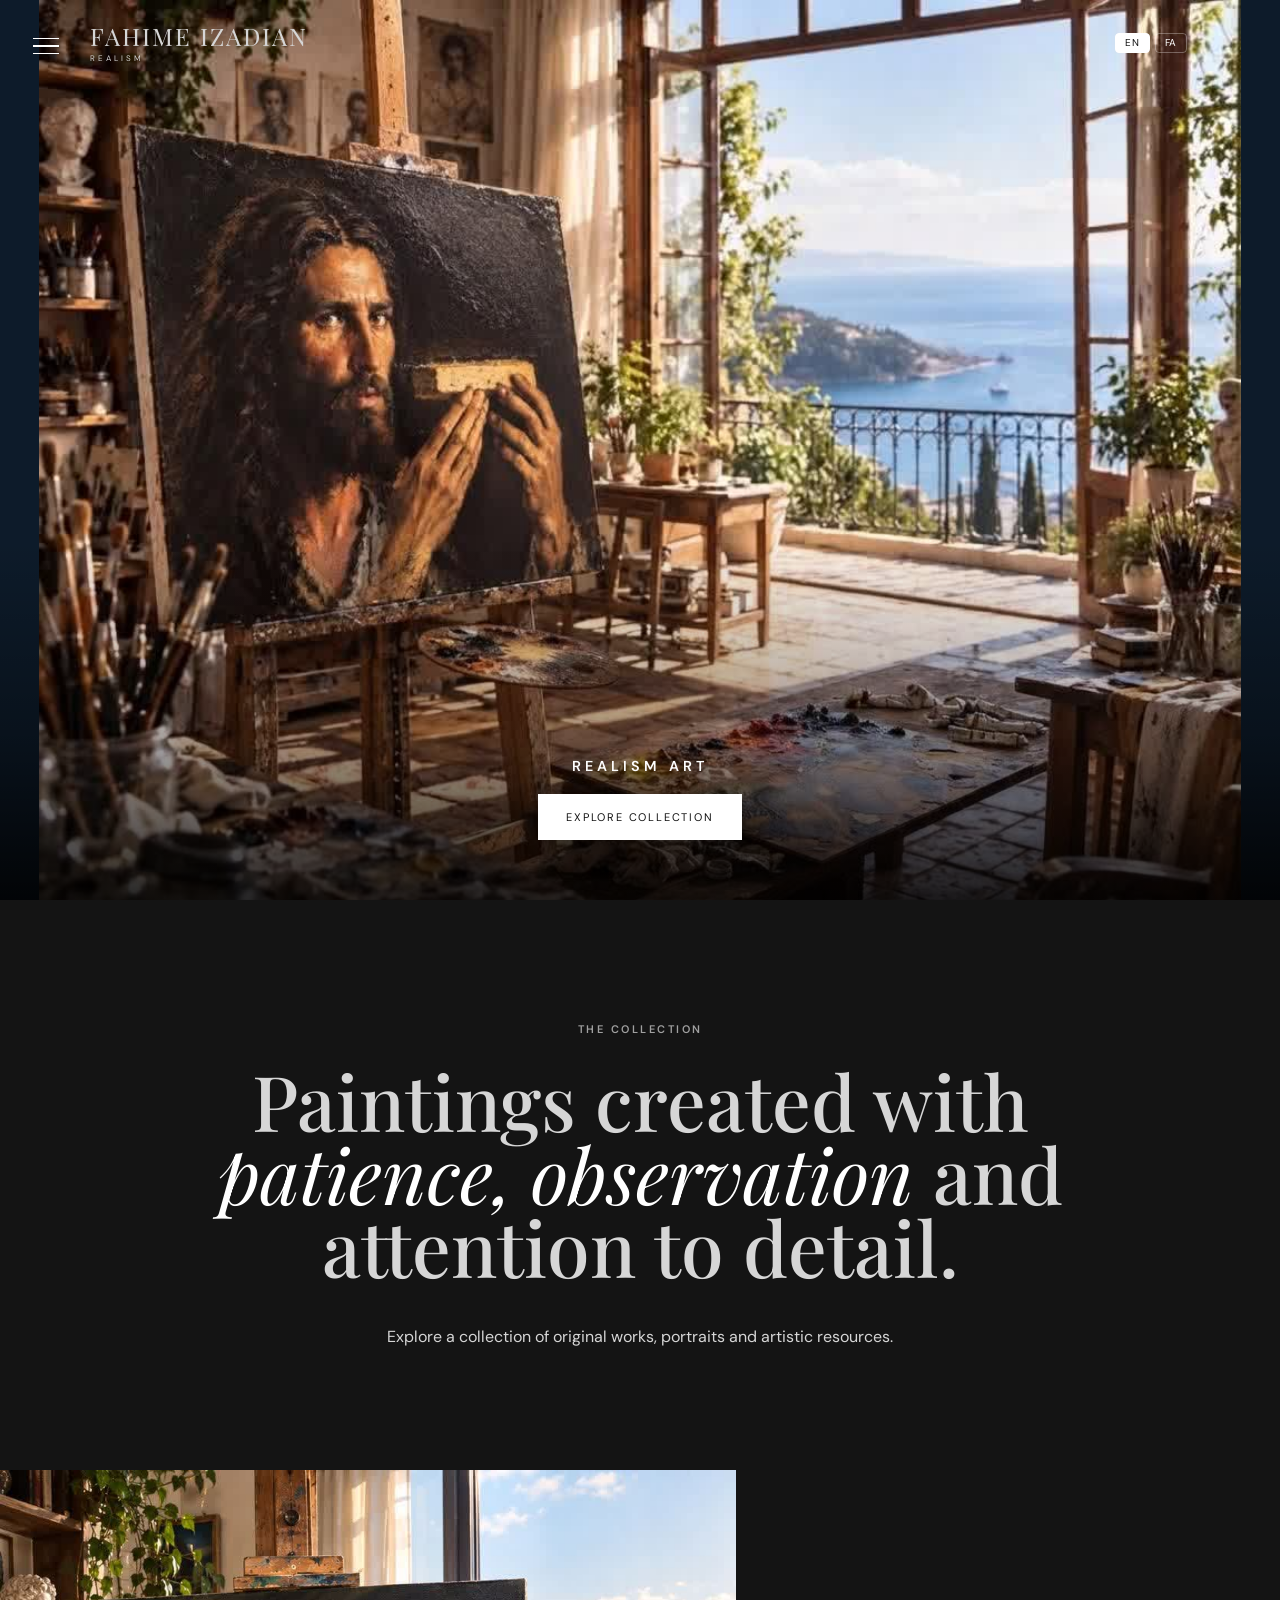
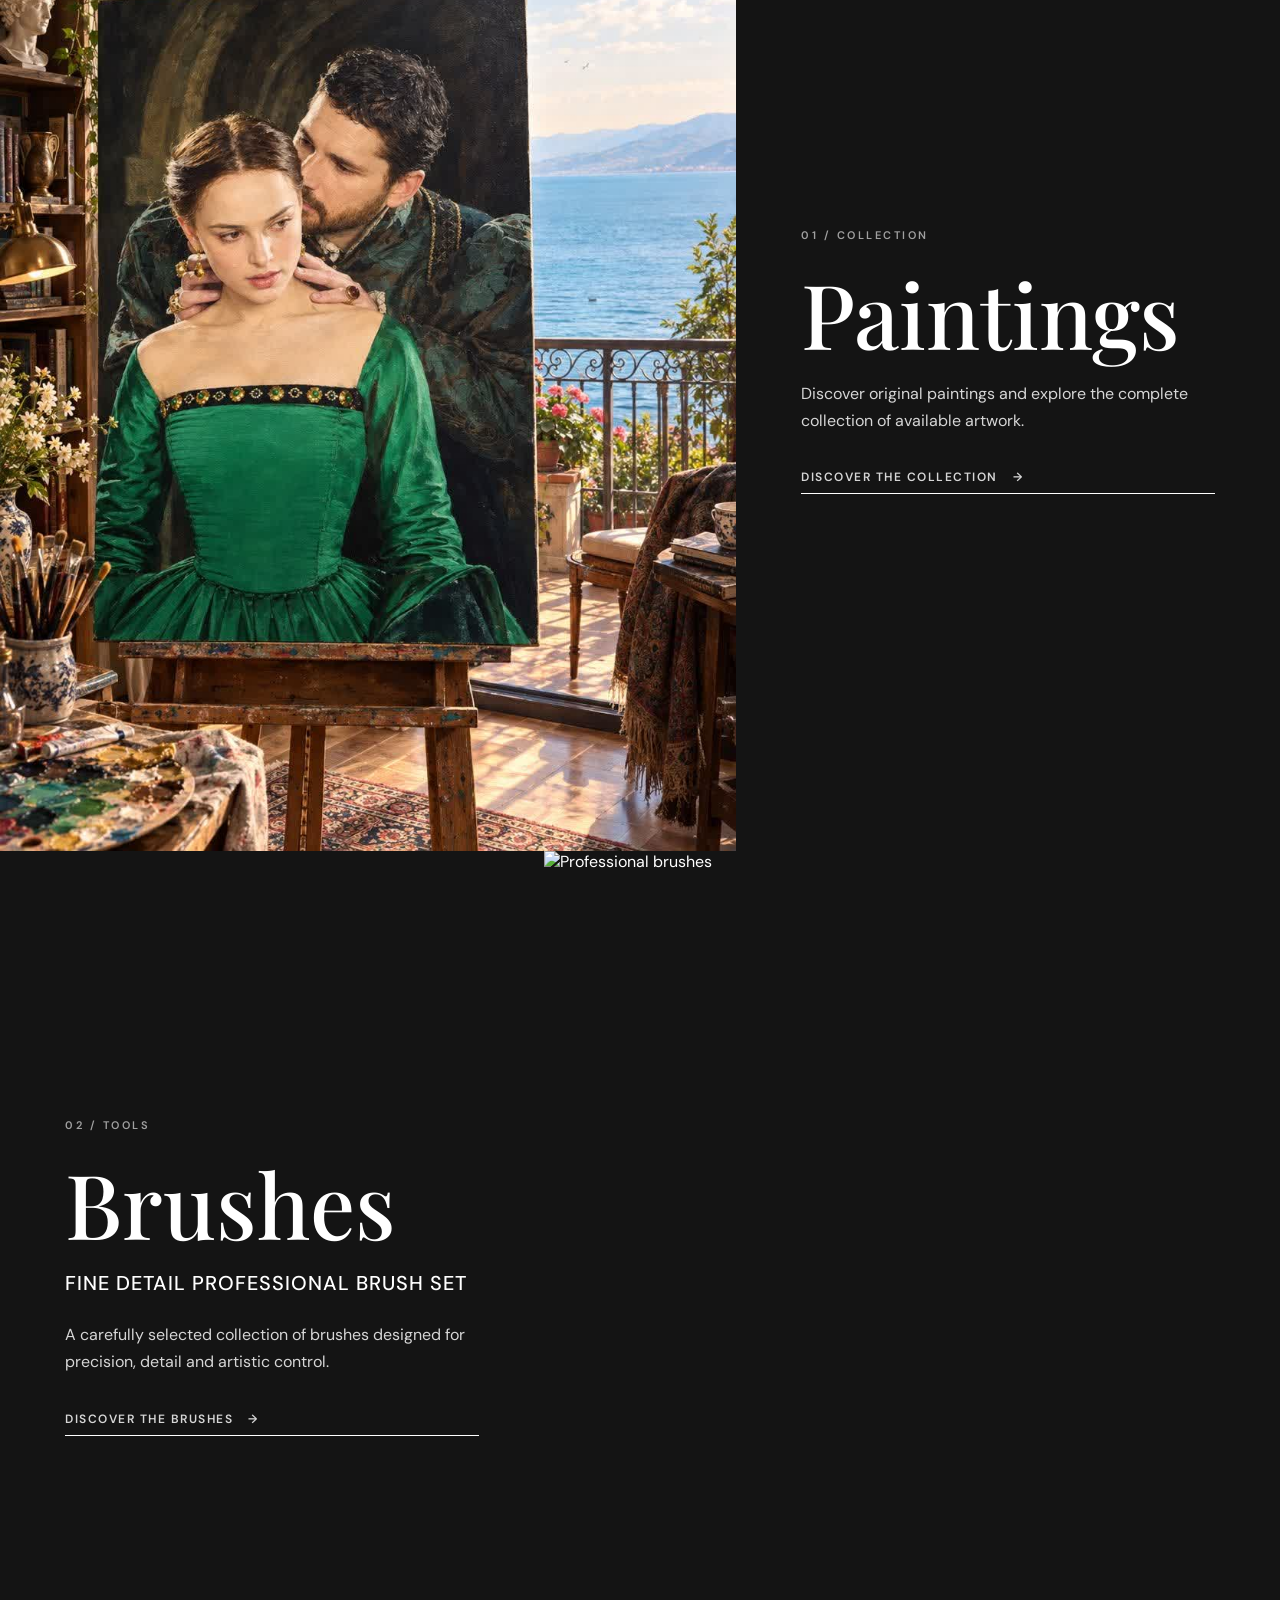
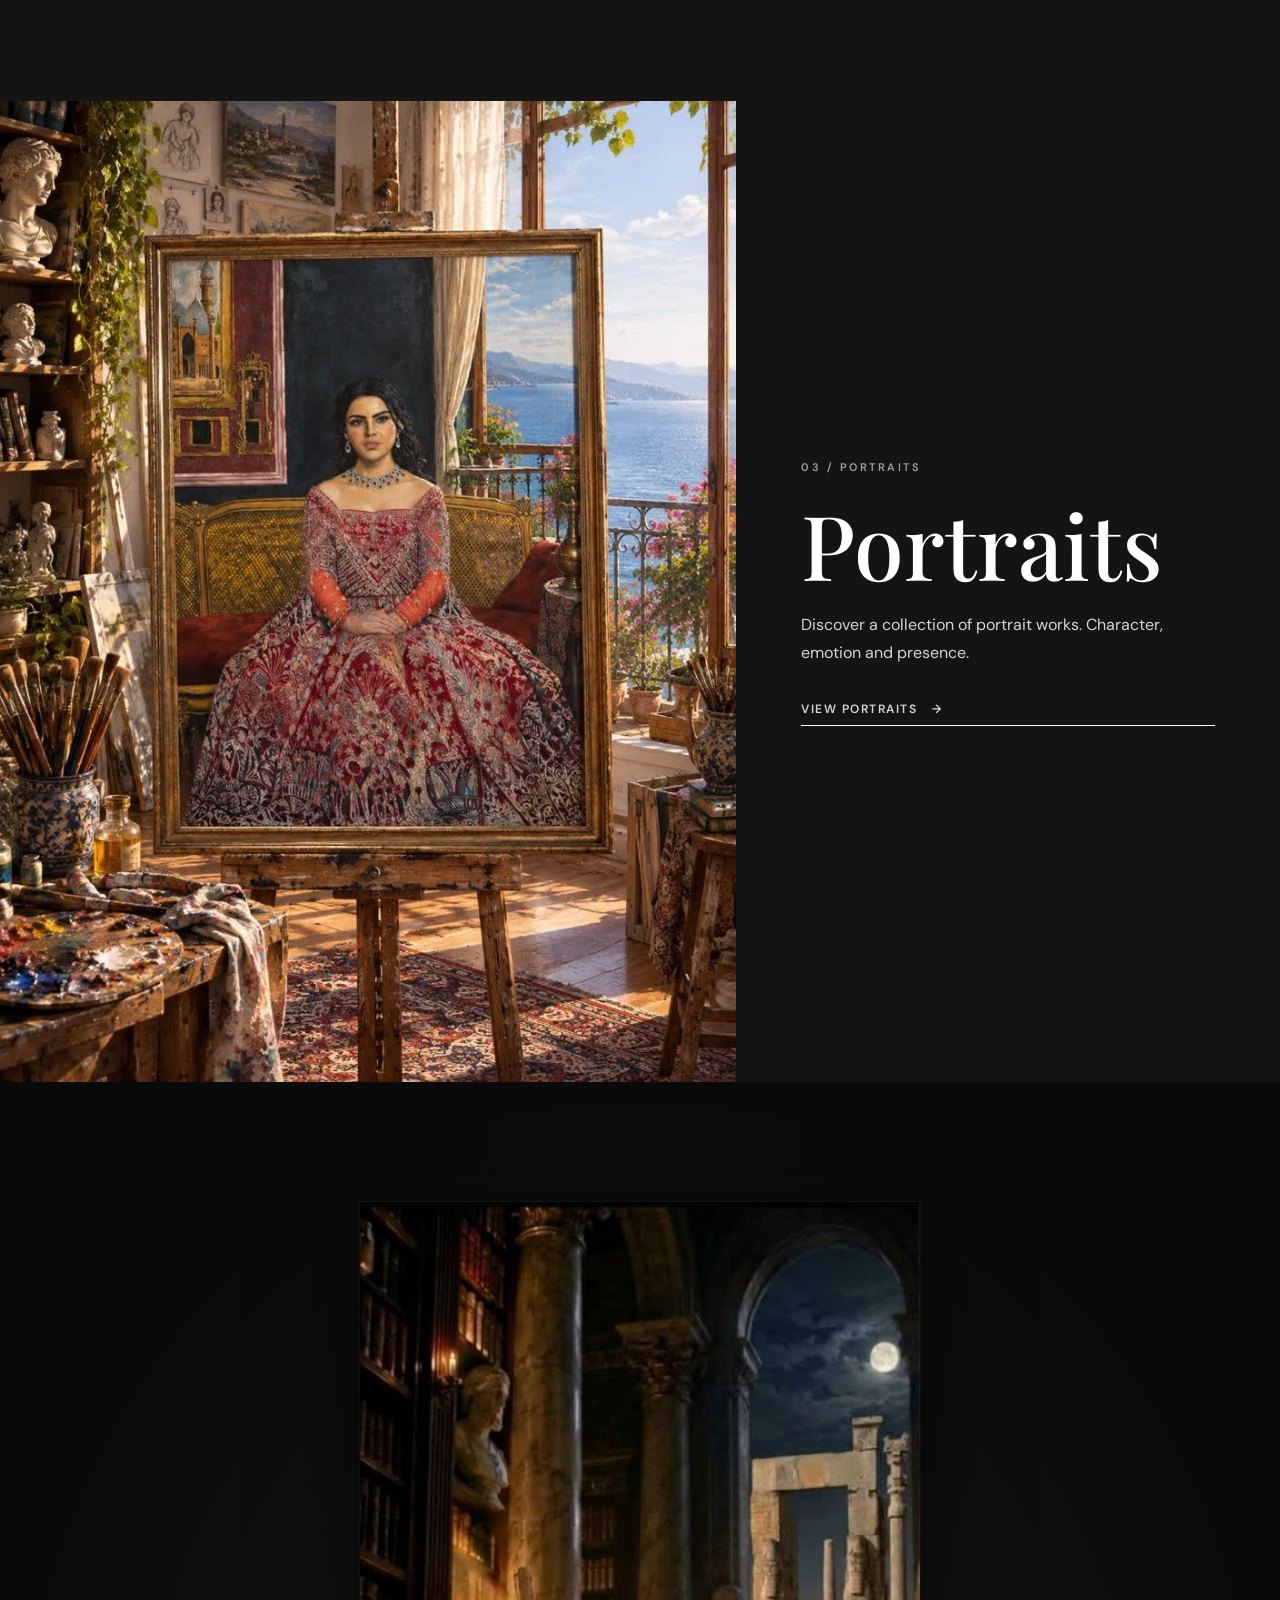
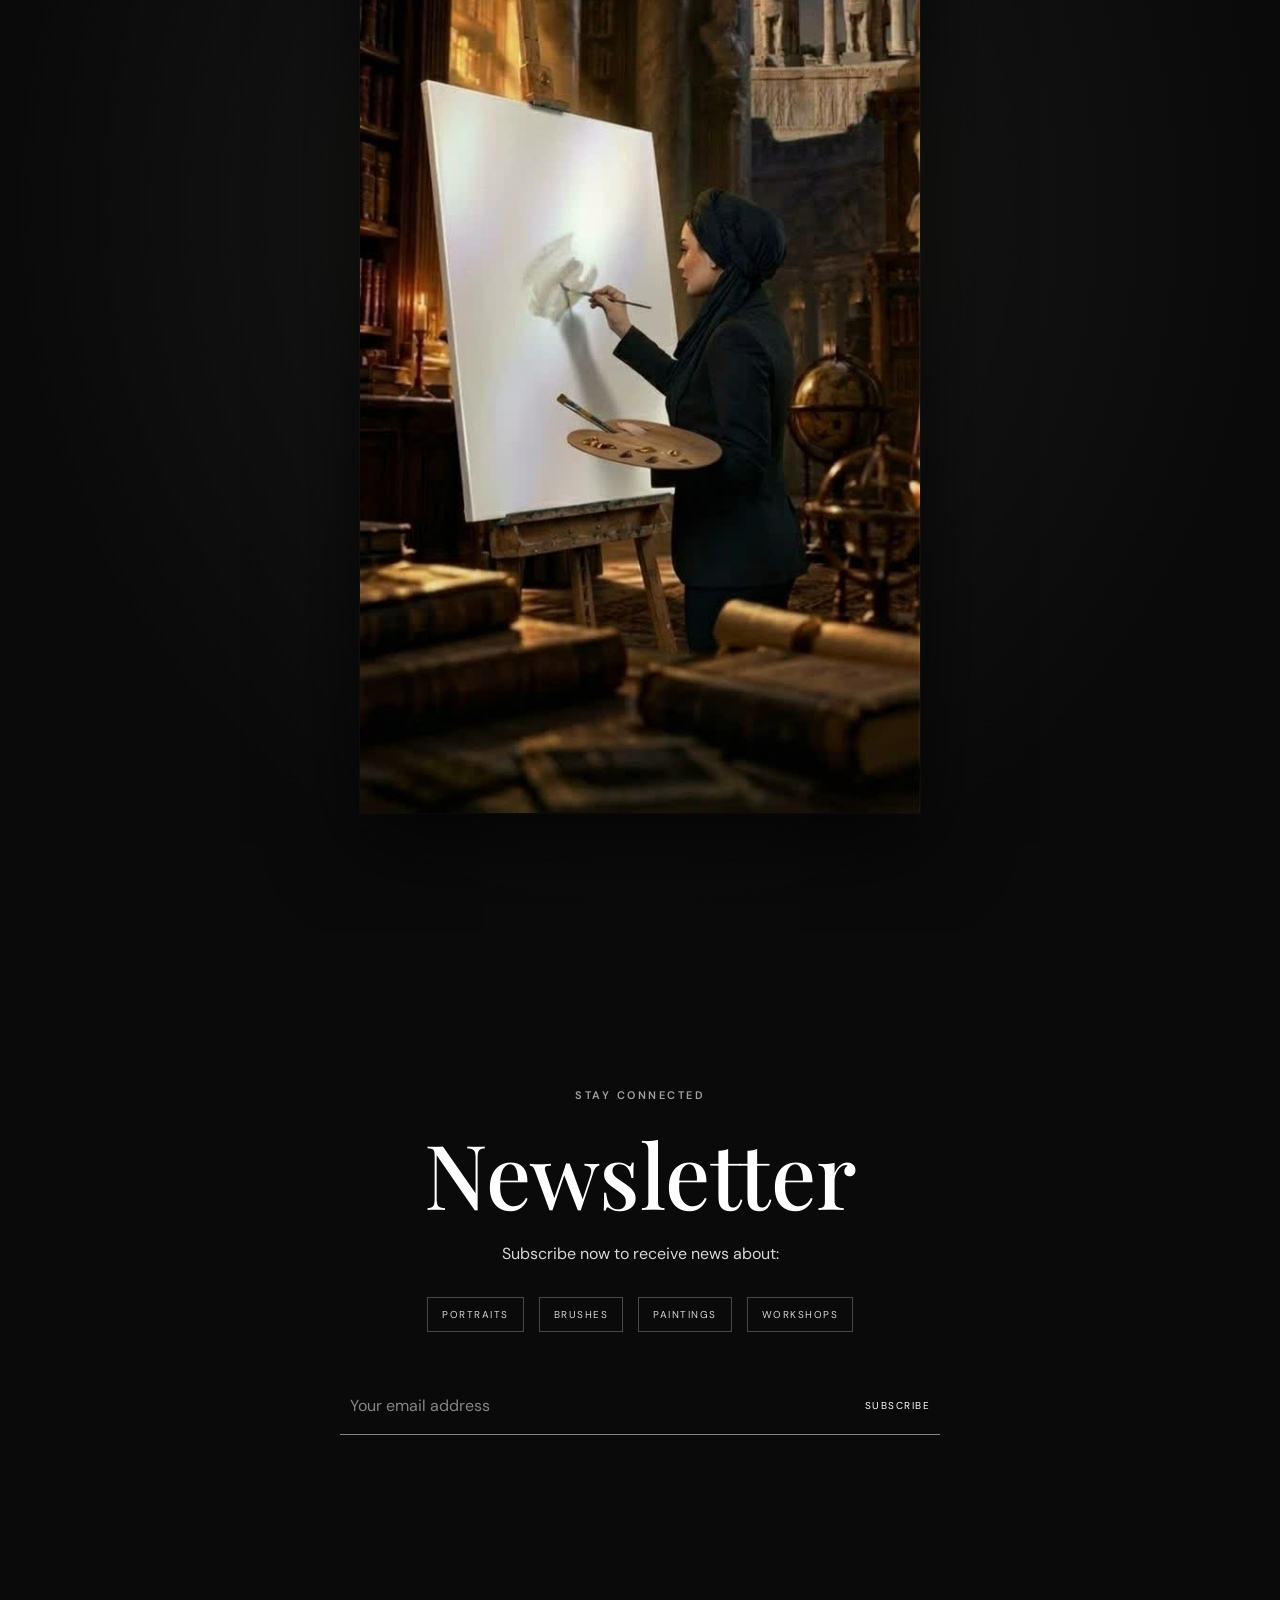
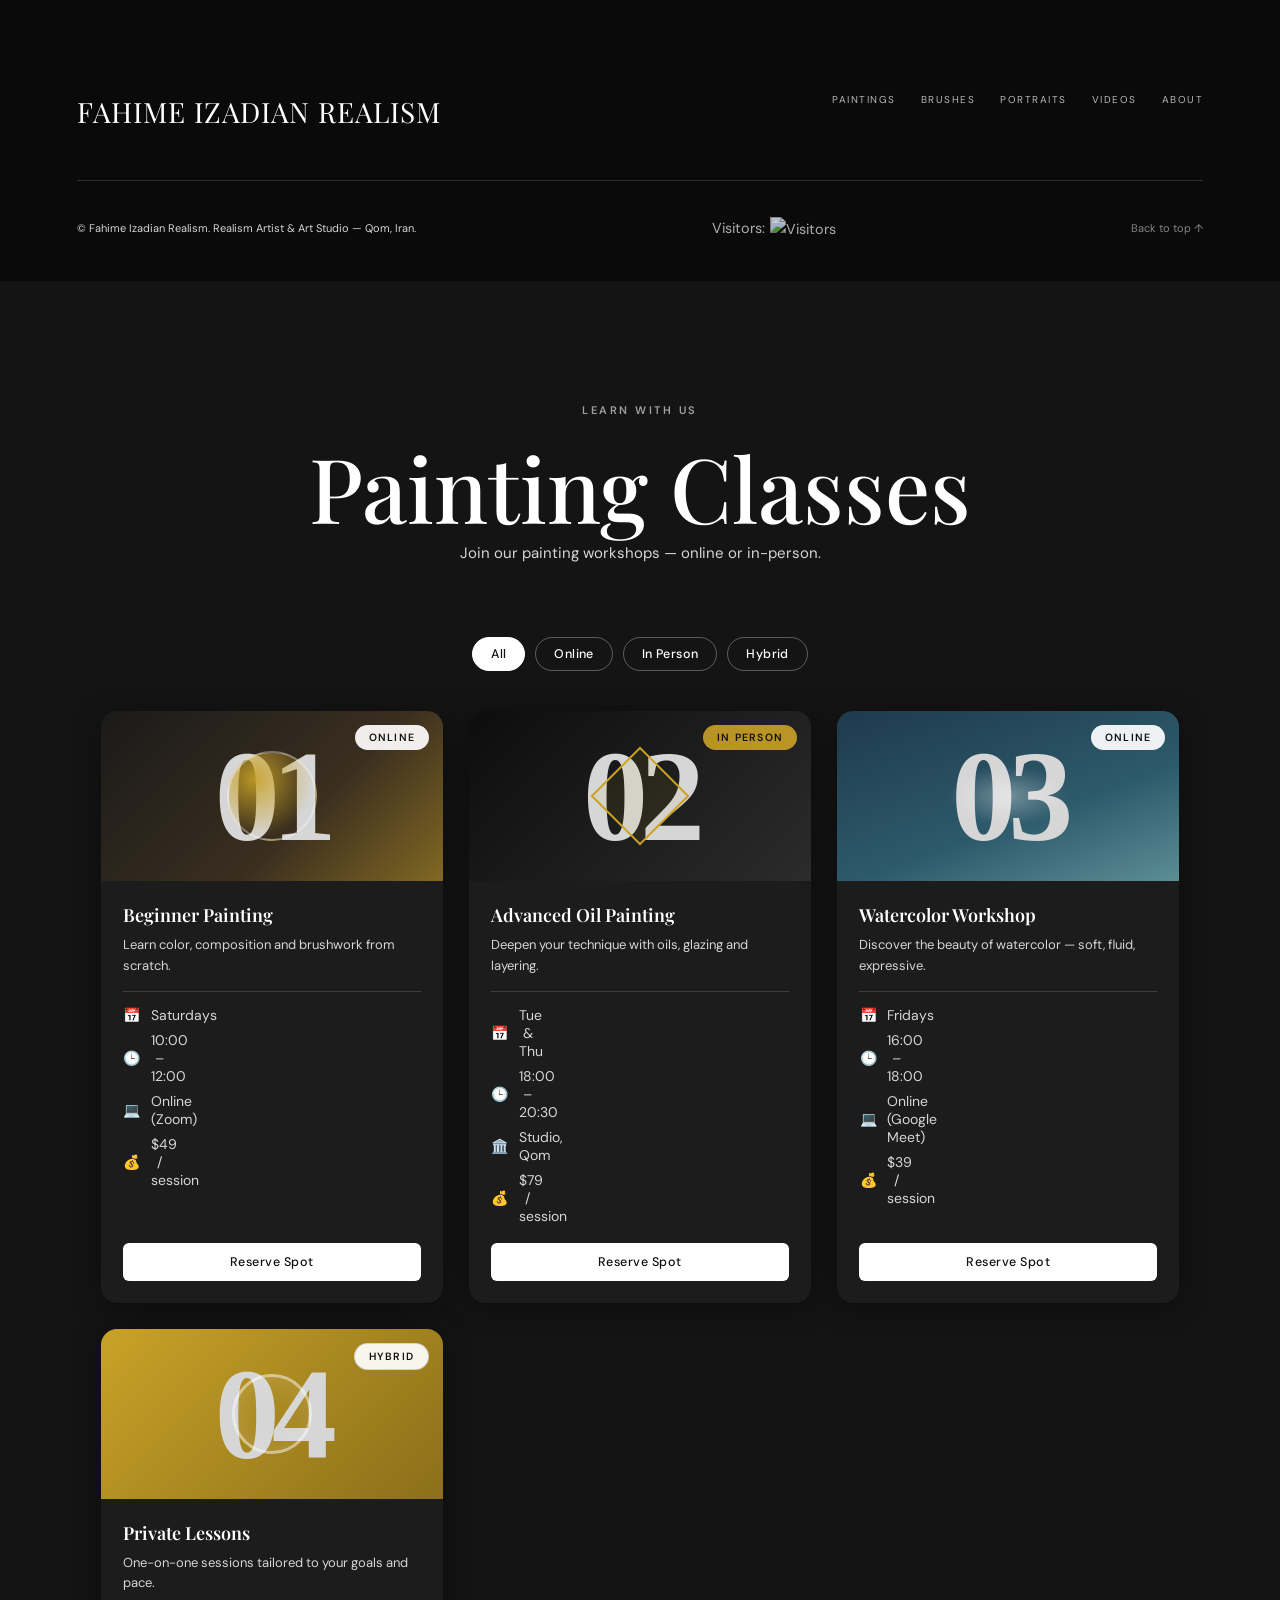
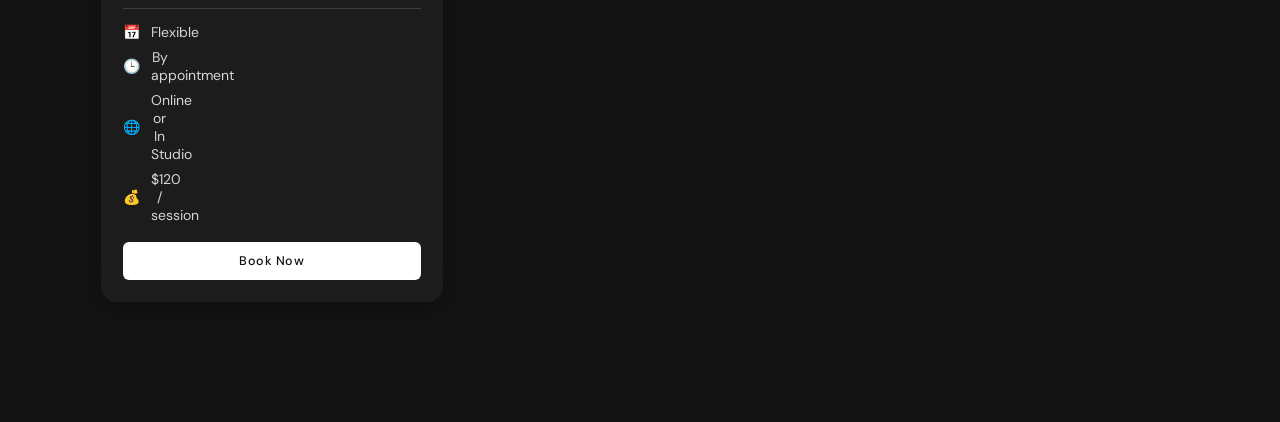
==== commit 75523dc5: "Update index.html" ====
--- a/index.html
+++ b/index.html
@@ -200,7 +200,7 @@
       <!-- شمارنده بازدیدکنندگان (تصویر قطعی) -->
       <p class="visitor-counter" style="font-family: inherit; font-size: 0.9rem; opacity: 0.8; margin: 10px 0; color: inherit; display: flex; align-items: center; justify-content: center; gap: 5px;">
         <span data-lang-key="visitors">Visitors:</span> 
-        <img src="https://paintersite.goatcounter.com/counter/.png" alt="Visitors" style="height: 22px;">
+        <img src="https://paintersite.goatcounter.com/counter/TOTAL.png" alt="Visitors" style="height: 22px;">
       </p>
 
       <a href="#home">Back to top ↑</a>
